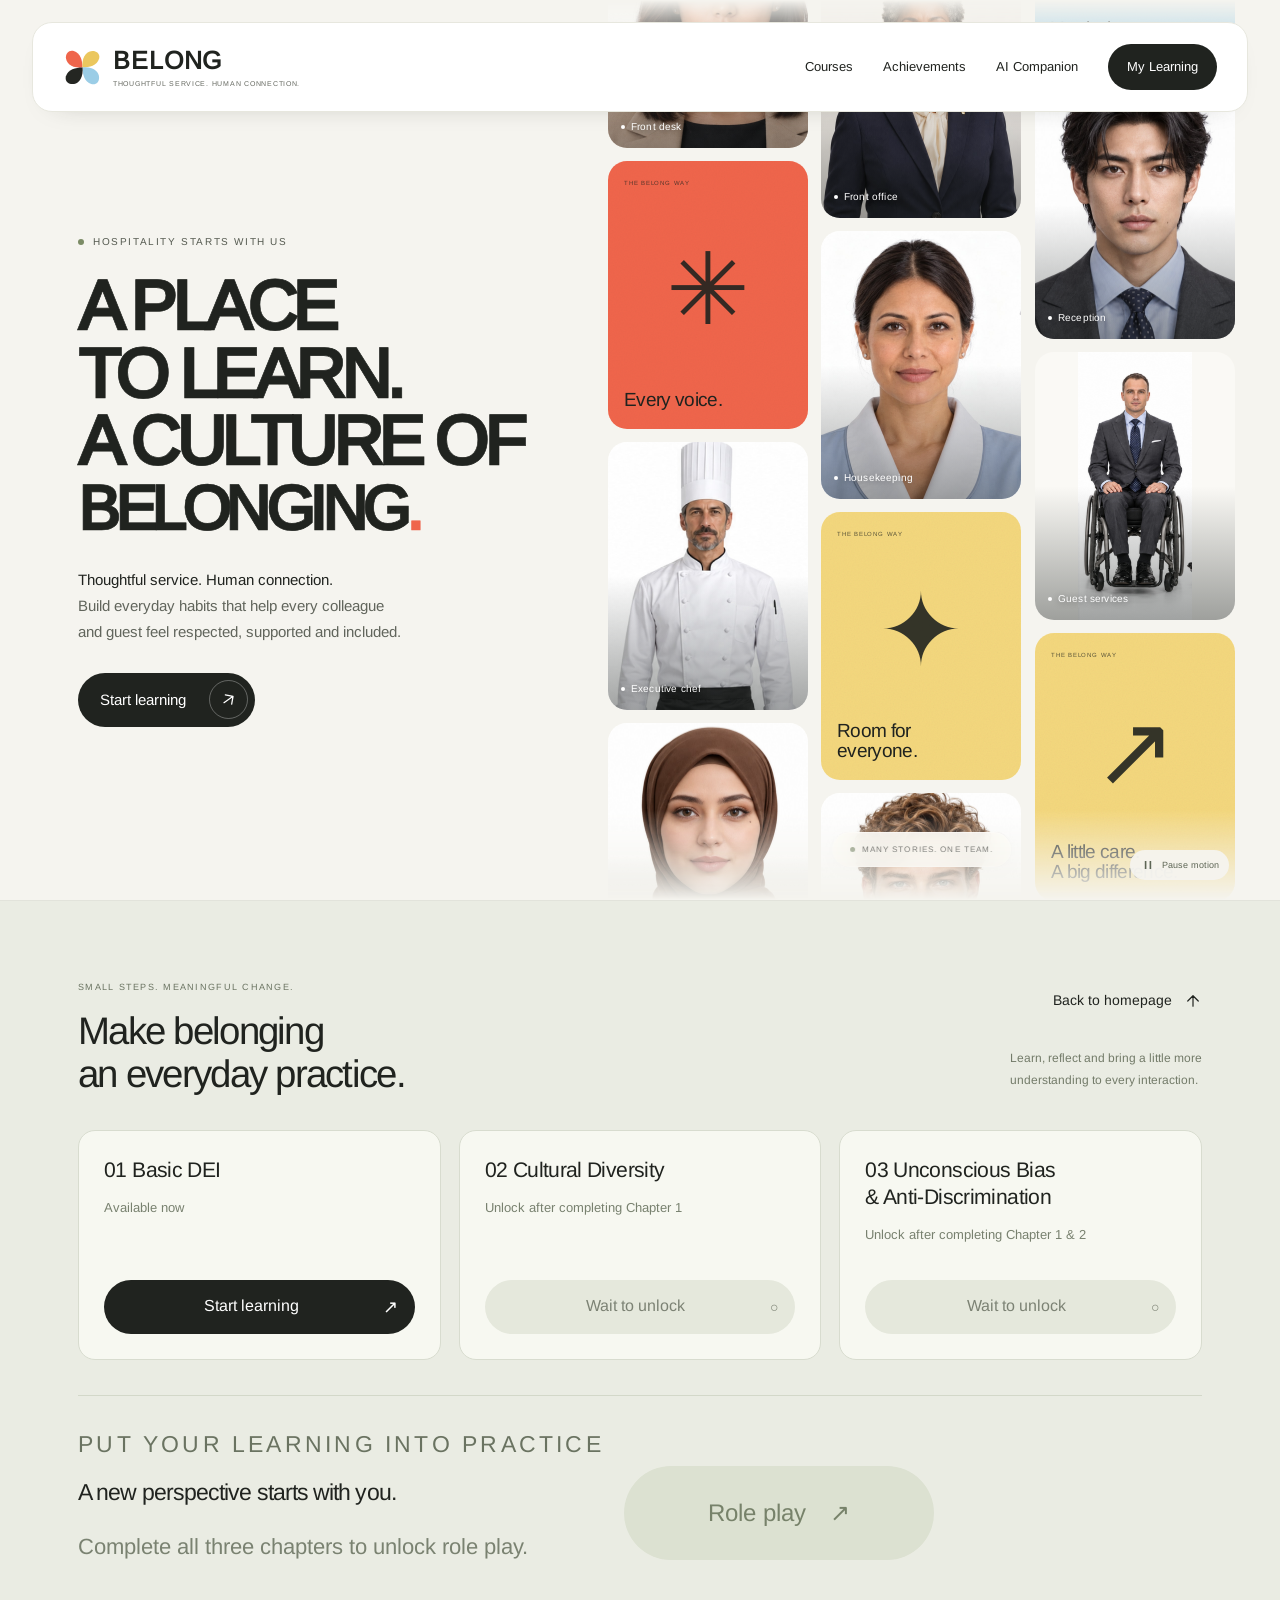
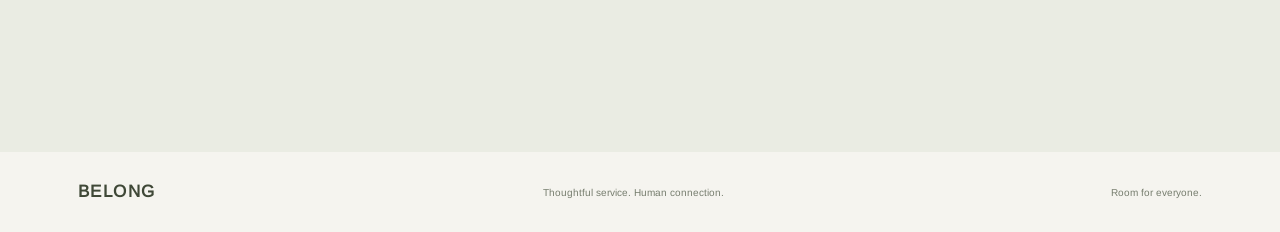
==== index.html @ 2ad8db24 "Add files via upload" ====
<!doctype html>
<html lang="en"><head><meta charset="utf-8"><meta name="viewport" content="width=device-width, initial-scale=1, viewport-fit=cover"><meta name="description" content="BELONG — Basic DEI learning. Thoughtful service. Human connection."><title>BELONG — Thoughtful service. Human connection.</title><link rel="stylesheet" href="styles.css"><link rel="stylesheet" href="learning.css?v=random-id-20261105"><link rel="stylesheet" href="chat-companion.css"><script src="config.js?v=reflections-20261104" defer></script><script src="learning-state.js?v=random-id-20261105" defer></script><script src="reflection-submissions.js?v=participant-code-20261105" defer></script><script src="app.js?v=random-id-20261105" defer></script><script src="ai-activity.js?v=20261105" defer></script><script src="chat-companion.js?v=activity-20261105" defer></script><link rel="stylesheet" href="belong-redesign.css"><script src="belong-redesign.js" defer></script><link rel="stylesheet" href="module-intros.css"></head><body><section class="n-13-2 node screen belong-home" data-node-id="13:2" id="screen-13:2" data-screen="13:2" data-title="D01 · Thoughtful service. Human connection.">
<nav class="n-13-3 node navigation home-navigation design-navigation" data-node-id="13:3" aria-label="Main navigation"><p class="n-I13-3-6-12 node" data-node-id="I13:3;6:12"><span class="brand-lockup"><svg class="belong-mark" viewBox="0 0 40 40" fill="none" aria-hidden="true"><path d="M20 20C-2 22 0 0 11 3c7 2 9 10 9 17Z" fill="#ef654b"/><path d="M20 20C18-2 40 0 37 11c-2 7-10 9-17 9Z" fill="#ebc75e"/><path d="M20 20c22-2 20 20 9 17-7-2-9-10-9-17Z" fill="#9bcde6"/><path d="M20 20c2 22-20 20-17 9 2-7 10-9 17-9Z" fill="#242622"/></svg><span class="brand-name">BELONG<small>THOUGHTFUL SERVICE. HUMAN CONNECTION.</small></span></span></p>
<p class="n-I13-3-6-13 node" data-node-id="I13:3;6:13">Courses</p>
<a class="n-I13-3-6-14 node" data-node-id="I13:3;6:14" href="#14:31" data-target="14:31" data-reset-scroll="true">Achievements</a>
<a class="n-I13-3-6-15 node" data-node-id="I13:3;6:15" href="#14:45" data-target="14:45" data-reset-scroll="true">AI Companion</a>
<a class="n-I13-3-6-16 node" data-node-id="I13:3;6:16" href="#14:59" data-target="14:59" data-reset-scroll="true">My Learning</a><button class="home-menu-toggle" type="button" aria-label="Open navigation" aria-expanded="false"><span></span><span></span></button></nav>
<main class="home-main">
<div class="home-hero">
<div class="home-copy n-13-13">
<p class="hero-eyebrow"><span></span> HOSPITALITY STARTS WITH US</p>
<h1 class="home-headline"><span>A place</span><span>to learn.</span><span>A culture of</span><span class="headline-last">belonging<span class="headline-period">.</span></span></h1>
<p class="hero-description">Thoughtful service. Human connection.<br>Build everyday habits that help every colleague<br class="desktop-break"> and guest feel respected, supported and included.</p>
<div class="hero-actions"><button class="hero-primary" type="button" data-scroll-courses>Start learning <span><svg viewBox="0 0 24 24" fill="none" aria-hidden="true"><path d="M5 12h14M12 5l7 7-7 7" stroke="currentColor" stroke-width="1.6" stroke-linecap="round" stroke-linejoin="round"/></svg></span></button></div>

</div>
<div class="people-wall" role="img" aria-label="A moving mosaic of diverse digital hotel colleagues across front desk, kitchen, housekeeping and guest services."><div class="people-mosaic" aria-hidden="true"><div class="people-column column-1"><div class="people-track"><div class="people-group"><figure class="people-tile portrait portrait-front-desk"><img src="assets/people/front-desk.jpg" alt="Digital hotel colleague in a beige front desk uniform" width="800" height="1200" decoding="async"><figcaption><span class="role-dot"></span>Front desk</figcaption></figure><div class="people-tile statement-tile tile-coral"><span class="tile-overline">THE BELONG WAY</span><span class="tile-symbol" aria-hidden="true">✳</span><span class="tile-word">Every voice.</span></div><figure class="people-tile portrait portrait-executive-chef"><img src="assets/people/executive-chef.jpg" alt="Mature digital hotel chef in a white toque and chef jacket" width="800" height="1200" decoding="async"><figcaption><span class="role-dot"></span>Executive chef</figcaption></figure><figure class="people-tile portrait portrait-guest-relations"><img src="assets/people/guest-relations.jpg" alt="Digital hotel colleague wearing a brown hijab and tailored uniform" width="800" height="1200" decoding="async"><figcaption><span class="role-dot"></span>Guest relations</figcaption></figure><div class="people-tile statement-tile tile-blue"><span class="tile-overline">THE BELONG WAY</span><span class="tile-symbol" aria-hidden="true">↗</span><span class="tile-word">More alike.<br>More together.</span></div></div><div class="people-group" aria-hidden="true"><figure class="people-tile portrait portrait-front-desk"><img src="assets/people/front-desk.jpg" alt="Digital hotel colleague in a beige front desk uniform" width="800" height="1200" decoding="async"><figcaption><span class="role-dot"></span>Front desk</figcaption></figure><div class="people-tile statement-tile tile-coral"><span class="tile-overline">THE BELONG WAY</span><span class="tile-symbol" aria-hidden="true">✳</span><span class="tile-word">Every voice.</span></div><figure class="people-tile portrait portrait-executive-chef"><img src="assets/people/executive-chef.jpg" alt="Mature digital hotel chef in a white toque and chef jacket" width="800" height="1200" decoding="async"><figcaption><span class="role-dot"></span>Executive chef</figcaption></figure><figure class="people-tile portrait portrait-guest-relations"><img src="assets/people/guest-relations.jpg" alt="Digital hotel colleague wearing a brown hijab and tailored uniform" width="800" height="1200" decoding="async"><figcaption><span class="role-dot"></span>Guest relations</figcaption></figure><div class="people-tile statement-tile tile-blue"><span class="tile-overline">THE BELONG WAY</span><span class="tile-symbol" aria-hidden="true">↗</span><span class="tile-word">More alike.<br>More together.</span></div></div></div></div><div class="people-column column-2"><div class="people-track"><div class="people-group"><figure class="people-tile portrait portrait-front-office"><img src="assets/people/front-office.jpg" alt="Mature Black digital hotel manager in a navy front office uniform" width="800" height="1200" decoding="async"><figcaption><span class="role-dot"></span>Front office</figcaption></figure><figure class="people-tile portrait portrait-housekeeping"><img src="assets/people/housekeeping.jpg" alt="Mature digital hotel colleague in a blue housekeeping uniform" width="800" height="1200" decoding="async"><figcaption><span class="role-dot"></span>Housekeeping</figcaption></figure><div class="people-tile statement-tile tile-yellow"><span class="tile-overline">THE BELONG WAY</span><span class="tile-symbol" aria-hidden="true">✦</span><span class="tile-word">Room for<br>everyone.</span></div><figure class="people-tile portrait portrait-concierge"><img src="assets/people/concierge.jpg" alt="Young digital hotel colleague with curly hair in a tailored suit" width="800" height="1200" decoding="async"><figcaption><span class="role-dot"></span>Concierge</figcaption></figure><div class="people-tile statement-tile tile-dark"><span class="tile-overline">THE BELONG WAY</span><span class="tile-symbol" aria-hidden="true">◎</span><span class="tile-word">One team.<br>Many stories.</span></div></div><div class="people-group" aria-hidden="true"><figure class="people-tile portrait portrait-front-office"><img src="assets/people/front-office.jpg" alt="Mature Black digital hotel manager in a navy front office uniform" width="800" height="1200" decoding="async"><figcaption><span class="role-dot"></span>Front office</figcaption></figure><figure class="people-tile portrait portrait-housekeeping"><img src="assets/people/housekeeping.jpg" alt="Mature digital hotel colleague in a blue housekeeping uniform" width="800" height="1200" decoding="async"><figcaption><span class="role-dot"></span>Housekeeping</figcaption></figure><div class="people-tile statement-tile tile-yellow"><span class="tile-overline">THE BELONG WAY</span><span class="tile-symbol" aria-hidden="true">✦</span><span class="tile-word">Room for<br>everyone.</span></div><figure class="people-tile portrait portrait-concierge"><img src="assets/people/concierge.jpg" alt="Young digital hotel colleague with curly hair in a tailored suit" width="800" height="1200" decoding="async"><figcaption><span class="role-dot"></span>Concierge</figcaption></figure><div class="people-tile statement-tile tile-dark"><span class="tile-overline">THE BELONG WAY</span><span class="tile-symbol" aria-hidden="true">◎</span><span class="tile-word">One team.<br>Many stories.</span></div></div></div></div><div class="people-column column-3"><div class="people-track"><div class="people-group"><div class="people-tile statement-tile tile-blue"><span class="tile-overline">THE BELONG WAY</span><span class="tile-symbol" aria-hidden="true">✳</span><span class="tile-word">You belong.</span></div><figure class="people-tile portrait portrait-reception"><img src="assets/people/reception.jpg" alt="Digital hotel colleague with dark hair in a gray reception uniform" width="800" height="1200" decoding="async"><figcaption><span class="role-dot"></span>Reception</figcaption></figure><figure class="people-tile portrait portrait-guest-services"><img src="assets/people/guest-services.jpg" alt="Digital hotel colleague in a gray suit using a wheelchair" width="800" height="1200" decoding="async"><figcaption><span class="role-dot"></span>Guest services</figcaption></figure><div class="people-tile statement-tile tile-yellow"><span class="tile-overline">THE BELONG WAY</span><span class="tile-symbol" aria-hidden="true">↗</span><span class="tile-word">A little care.<br>A big difference.</span></div><figure class="people-tile portrait portrait-hospitality"><img src="assets/people/hospitality.jpg" alt="Digital hotel colleague wearing a beige hospitality uniform" width="800" height="1200" decoding="async"><figcaption><span class="role-dot"></span>Hospitality</figcaption></figure></div><div class="people-group" aria-hidden="true"><div class="people-tile statement-tile tile-blue"><span class="tile-overline">THE BELONG WAY</span><span class="tile-symbol" aria-hidden="true">✳</span><span class="tile-word">You belong.</span></div><figure class="people-tile portrait portrait-reception"><img src="assets/people/reception.jpg" alt="Digital hotel colleague with dark hair in a gray reception uniform" width="800" height="1200" decoding="async"><figcaption><span class="role-dot"></span>Reception</figcaption></figure><figure class="people-tile portrait portrait-guest-services"><img src="assets/people/guest-services.jpg" alt="Digital hotel colleague in a gray suit using a wheelchair" width="800" height="1200" decoding="async"><figcaption><span class="role-dot"></span>Guest services</figcaption></figure><div class="people-tile statement-tile tile-yellow"><span class="tile-overline">THE BELONG WAY</span><span class="tile-symbol" aria-hidden="true">↗</span><span class="tile-word">A little care.<br>A big difference.</span></div><figure class="people-tile portrait portrait-hospitality"><img src="assets/people/hospitality.jpg" alt="Digital hotel colleague wearing a beige hospitality uniform" width="800" height="1200" decoding="async"><figcaption><span class="role-dot"></span>Hospitality</figcaption></figure></div></div></div></div><div class="wall-caption"><span class="live-dot"></span> MANY STORIES. ONE TEAM.</div></div>
<button type="button" class="motion-toggle" aria-pressed="false" aria-label="Pause portrait animation"><svg viewBox="0 0 20 20" aria-hidden="true"><path d="M7 5v10M13 5v10" stroke="currentColor" stroke-width="2"/></svg><span>Pause motion</span></button>

</div>
<section class="home-curriculum" id="courses" aria-labelledby="curriculum-title"><div class="curriculum-heading"><div><p class="section-eyebrow">SMALL STEPS. MEANINGFUL CHANGE.</p><h2 id="curriculum-title">Make belonging<br>an everyday practice.</h2></div><div class="curriculum-summary"><button class="curriculum-back" type="button" data-scroll-home>Back to homepage <svg viewBox="0 0 24 24" fill="none" aria-hidden="true"><path d="M12 19V5M5 12l7-7 7 7" stroke="currentColor" stroke-width="1.6" stroke-linecap="round" stroke-linejoin="round"/></svg></button><p>Learn, reflect and bring a little more<br>understanding to every interaction.</p></div></div><div class="n-13-19 node courses" data-node-id="13:19"><article class="n-13-20 node course-card" data-node-id="13:20"><h2 class="n-13-21 node" data-node-id="13:21">01  Basic DEI</h2>
<p class="n-13-22 node" data-node-id="13:22">Available now</p>
<button class="n-13-23 node action" data-node-id="13:23" type="button" data-target="13:35" data-reset-scroll="true"><p class="n-I13-23-6-5 node" data-node-id="I13:23;6:5">Start learning</p></button></article>
<article class="n-13-25 node course-card" data-node-id="13:25"><h2 class="n-13-26 node" data-node-id="13:26">02  Cultural Diversity</h2>
<p class="n-13-27 node" data-node-id="13:27">Unlock after completing Chapter 1</p>
<button class="n-13-28 node action" data-node-id="13:28" type="button" data-target="chapter-2" disabled aria-disabled="true" data-reset-scroll="true"><p class="n-I13-28-6-5 node" data-node-id="I13:28;6:5">Wait to unlock</p></button></article>
<article class="n-13-30 node course-card" data-node-id="13:30"><h2 class="n-13-31 node" data-node-id="13:31">03  Unconscious Bias &amp; Anti-Discrimination</h2>
<p class="n-13-32 node" data-node-id="13:32">Unlock after completing Chapter 1 &amp; 2</p>
<button class="n-13-33 node action" data-node-id="13:33" type="button" data-target="chapter-3" disabled aria-disabled="true" data-reset-scroll="true"><p class="n-I13-33-6-5 node" data-node-id="I13:33;6:5">Wait to unlock</p></button></article></div><div class="roleplay-strip"><div class="roleplay-copy"><span class="section-eyebrow">PUT YOUR LEARNING INTO PRACTICE</span><div class="roleplay-heading"><h3>A new perspective starts with you.</h3><button class="home-role-gateway" type="button" data-target="16:509" disabled aria-disabled="true" aria-label="Role play is available after all three chapters"><span class="role-default">Role play <span aria-hidden="true">↗</span></span><span class="role-gateway-label" hidden>Start role play ↗</span></button></div><p>Complete all three chapters to unlock role play.</p></div></div></section>
</main><footer class="home-footer"><span>BELONG</span><p>Thoughtful service. Human connection.</p><span>Room for everyone.</span></footer>
</section>
<section class="screen module-screen module-basic" id="screen-13:35" data-screen="13:35" data-chapter="0" data-view="intro" data-title="Module 01 · Basic DEI" hidden>
<nav class="navigation module-navigation design-navigation" aria-label="Main navigation"><a class="module-brand" href="#13:2" data-nav="13:2" data-target="13:2" aria-label="BELONG home"><span class="brand-lockup"><svg class="belong-mark" viewBox="0 0 40 40" fill="none" aria-hidden="true"><path d="M20 20C-2 22 0 0 11 3c7 2 9 10 9 17Z" fill="#ef654b"/><path d="M20 20C18-2 40 0 37 11c-2 7-10 9-17 9Z" fill="#ebc75e"/><path d="M20 20c22-2 20 20 9 17-7-2-9-10-9-17Z" fill="#9bcde6"/><path d="M20 20c2 22-20 20-17 9 2-7 10-9 17-9Z" fill="#242622"/></svg><span class="brand-name">BELONG<small>THOUGHTFUL SERVICE. HUMAN CONNECTION.</small></span></span></a><a href="#13:2" data-target="13:2" aria-current="page">Courses</a><a href="#14:31" data-target="14:31">Achievements</a><a href="#14:45" data-target="14:45">AI Companion</a><a href="#14:59" data-target="14:59">My Learning</a><button class="home-menu-toggle" type="button" aria-label="Open navigation" aria-expanded="false"><span></span><span></span></button></nav>
<main class="module-main"><div class="module-layout"><div class="module-copy">
<p class="module-eyebrow"><span aria-hidden="true"></span>Courses / Module 01</p>
<h1 class="module-title"><span>Basic</span><span>DEI<span class="module-period">.</span></span></h1>
<h2 class="module-tagline">Small actions. A more inclusive team.</h2>
<p class="module-description">Understand diversity, equity and inclusion — and what they mean in everyday hospitality.</p>
<ul class="module-outcomes" aria-label="What you will learn"><li><svg viewBox="0 0 32 32" fill="none" stroke="currentColor" stroke-width="1.4" stroke-linecap="round" stroke-linejoin="round" aria-hidden="true"><circle cx="8" cy="8" r="4"/><circle cx="22" cy="8" r="4"/><path d="M1 28v-6c0-7 14-7 14 0v6M17 28v-6c0-6 14-6 14 0v6"/></svg><span>Recognise what makes each of us different</span></li><li><svg viewBox="0 0 32 32" fill="none" stroke="currentColor" stroke-width="1.4" stroke-linecap="round" stroke-linejoin="round" aria-hidden="true"><path d="M16 2v28M9 30h14M3 9h26M6 9l-5 12h10L6 9ZM26 9l-5 12h10L26 9Z"/></svg><span>Understand fairness and equal opportunity</span></li><li><svg viewBox="0 0 32 32" fill="none" stroke="currentColor" stroke-width="1.4" stroke-linecap="round" stroke-linejoin="round" aria-hidden="true"><path d="m16 29-12-12C-4 7 9-1 16 8 23-1 36 7 28 17Z"/></svg><span>Make inclusion an everyday habit</span></li></ul>
<div class="module-actions"><button class="module-start action" type="button" data-target="14:73" data-reset-scroll="true"><p>Start learning</p><span class="module-action-icon"><svg viewBox="0 0 24 24" fill="none" aria-hidden="true"><path d="M6 18 18 6M6 6h12v12" stroke="currentColor" stroke-width="1.6" stroke-linecap="round" stroke-linejoin="round"/></svg></span></button><a class="module-back" href="#13:2" data-target="13:2" data-reset-scroll="true">Back to courses</a></div>
</div><figure class="module-art module-art--basic"><img src="assets/modules/basic-dei.webp" alt="Torn-paper portrait collage of four hotel colleagues, including front desk, management, kitchen and housekeeping roles" width="787" height="771" decoding="async"></figure></div>
<footer class="module-footer"><span class="module-footer-rule" aria-hidden="true"></span><span>01 / 03</span><span>Basic DEI</span></footer></main>
</section>
<section class="n-14-17 node screen" data-node-id="14:17" id="screen-14:17" data-screen="14:17" data-title="D03 · More learning is on its way." hidden><nav class="n-14-18 node navigation" data-node-id="14:18" aria-label="Main navigation"><a class="n-I14-18-6-12 node" data-node-id="I14:18;6:12" href="#13:2" data-target="13:2" data-reset-scroll="true">B E L O N G</a>
<a class="n-I14-18-6-13 node" data-node-id="I14:18;6:13" href="#13:2" data-target="13:2" data-reset-scroll="true">Courses</a>
<a class="n-I14-18-6-14 node" data-node-id="I14:18;6:14" href="#14:31" data-target="14:31" data-reset-scroll="true">Achievements</a>
<a class="n-I14-18-6-15 node" data-node-id="I14:18;6:15" href="#14:45" data-target="14:45" data-reset-scroll="true">AI Companion</a>
<a class="n-I14-18-6-16 node" data-node-id="I14:18;6:16" href="#14:59" data-target="14:59" data-reset-scroll="true">My Learning</a></nav>
<main class="n-14-24 node content" data-node-id="14:24"><p class="n-14-25 node" data-node-id="14:25">B E L O N G   /   BASIC DEI</p>
<h1 class="n-14-26 node" data-node-id="14:26">More learning is on its way.</h1>
<h2 class="n-14-27 node" data-node-id="14:27">Complete earlier chapters to unlock the next video.</h2>
<button class="n-14-28 node action" data-node-id="14:28" type="button" data-target="13:2" data-reset-scroll="true"><p class="n-I14-28-6-3 node" data-node-id="I14:28;6:3">Back to courses</p></button>
</main></section>
<section class="n-14-31 node screen" data-node-id="14:31" id="screen-14:31" data-screen="14:31" data-title="D04 · Your achievements" hidden><nav class="n-14-32 node navigation" data-node-id="14:32" aria-label="Main navigation"><a class="n-I14-32-6-12 node" data-node-id="I14:32;6:12" href="#13:2" data-target="13:2" data-reset-scroll="true">B E L O N G</a>
<a class="n-I14-32-6-13 node" data-node-id="I14:32;6:13" href="#13:2" data-target="13:2" data-reset-scroll="true">Courses</a>
<p class="n-I14-32-6-14 node" data-node-id="I14:32;6:14">Achievements</p>
<a class="n-I14-32-6-15 node" data-node-id="I14:32;6:15" href="#14:45" data-target="14:45" data-reset-scroll="true">AI Companion</a>
<a class="n-I14-32-6-16 node" data-node-id="I14:32;6:16" href="#14:59" data-target="14:59" data-reset-scroll="true">My Learning</a></nav>
<main class="n-14-38 node content" data-node-id="14:38"><p class="n-14-39 node" data-node-id="14:39">B E L O N G   /   BASIC DEI</p>
<h1 class="n-14-40 node" data-node-id="14:40">Your achievements</h1>
<h2 class="n-14-41 node" data-node-id="14:41">Your learning story starts here. Complete your first course to receive a completion reward. No scores or streaks have been recorded yet.</h2>

</main></section>
<section class="n-14-45 node screen" data-node-id="14:45" id="screen-14:45" data-screen="14:45" data-title="D05 · Your AI Companion" hidden><nav class="n-14-46 node navigation" data-node-id="14:46" aria-label="Main navigation"><a class="n-I14-46-6-12 node" data-node-id="I14:46;6:12" href="#13:2" data-target="13:2" data-reset-scroll="true">B E L O N G</a>
<a class="n-I14-46-6-13 node" data-node-id="I14:46;6:13" href="#13:2" data-target="13:2" data-reset-scroll="true">Courses</a>
<a class="n-I14-46-6-14 node" data-node-id="I14:46;6:14" href="#14:31" data-target="14:31" data-reset-scroll="true">Achievements</a>
<p class="n-I14-46-6-15 node" data-node-id="I14:46;6:15">AI Companion</p>
<a class="n-I14-46-6-16 node" data-node-id="I14:46;6:16" href="#14:59" data-target="14:59" data-reset-scroll="true">My Learning</a></nav><main class="n-14-52 node content chat-page" data-node-id="14:52"><header class="companion-topbar"><div><p class="companion-eyebrow">B E L O N G / AI COMPANION</p><h1>Your AI Companion</h1></div><span class="companion-model">deepseek-v4.1-flash</span></header>
<div class="companion-app" data-chat-app><aside class="chat-sidebar" aria-label="Chat history"><button type="button" class="chat-new" data-chat-new><span aria-hidden="true">＋</span> New chat</button><p class="chat-history-title">Recent chats</p><nav class="chat-history" aria-label="Recent chats" data-chat-history></nav></aside><section class="chat-workspace" aria-label="Conversation"><div class="chat-messages" role="log" aria-label="Messages" aria-live="off" data-chat-messages></div><div class="chat-bottom"><p class="chat-status" role="status" aria-live="polite" data-chat-status></p><form class="chat-composer" data-chat-form><label class="chat-sr-only" for="companion-message">Message AI Companion</label><textarea id="companion-message" name="message" rows="1" placeholder="Message AI Companion…" maxlength="12000" data-chat-input></textarea><button type="submit" class="chat-send" aria-label="Send message" data-chat-send disabled><svg viewBox="0 0 24 24" fill="none" aria-hidden="true"><path d="M12 19V5M5.5 11.5 12 5l6.5 6.5" stroke="currentColor" stroke-width="2" stroke-linecap="round" stroke-linejoin="round"/></svg></button><button type="button" class="chat-send chat-stop" aria-label="Stop generating" data-chat-stop hidden><svg viewBox="0 0 24 24" fill="currentColor" aria-hidden="true"><rect x="6" y="6" width="12" height="12" rx="2"/></svg></button></form><p class="chat-disclaimer">AI can make mistakes. Check important information. Your chat messages and interaction times are recorded for this study. A participant code you enter in Role play will be linked to these records.</p></div></section></div></main></section>
<section class="n-14-59 node screen" data-node-id="14:59" id="screen-14:59" data-screen="14:59" data-title="D06 · My learning" hidden><nav class="n-14-60 node navigation" data-node-id="14:60" aria-label="Main navigation"><a class="n-I14-60-6-12 node" data-node-id="I14:60;6:12" href="#13:2" data-target="13:2" data-reset-scroll="true">B E L O N G</a>
<a class="n-I14-60-6-13 node" data-node-id="I14:60;6:13" href="#13:2" data-target="13:2" data-reset-scroll="true">Courses</a>
<a class="n-I14-60-6-14 node" data-node-id="I14:60;6:14" href="#14:31" data-target="14:31" data-reset-scroll="true">Achievements</a>
<a class="n-I14-60-6-15 node" data-node-id="I14:60;6:15" href="#14:45" data-target="14:45" data-reset-scroll="true">AI Companion</a>
<p class="n-I14-60-6-16 node" data-node-id="I14:60;6:16">My Learning</p></nav>
<main class="n-14-66 node content" data-node-id="14:66"><p class="n-14-67 node" data-node-id="14:67">B E L O N G   /   BASIC DEI</p>
<h1 class="n-14-68 node" data-node-id="14:68">My learning</h1>
<h2 class="n-14-69 node" data-node-id="14:69">Chapter 1: Basic DEI → Chapter 2: Cultural Diversity → Chapter 3: Unconscious Bias &amp; Anti-Discrimination
Role play → Coach feedback
Resume your saved stage. Your video progress is retained.</h2>
<button class="n-14-70 node action" data-node-id="14:70" type="button" data-target="14:73" data-reset-scroll="true"><p class="n-I14-70-6-3 node" data-node-id="I14:70;6:3">Resume video</p></button>
</main></section>
<section class="n-14-73 node screen" data-node-id="14:73" id="screen-14:73" data-screen="14:73" data-chapter="0" data-view="start" data-title="D07 · Watch. Reflect. Include." hidden><nav class="n-14-74 node navigation" data-node-id="14:74" aria-label="Main navigation"><a class="n-I14-74-6-12 node" data-node-id="I14:74;6:12" href="#14:144" data-target="14:144" data-reset-scroll="true">B E L O N G</a>
<a class="n-I14-74-6-13 node" data-node-id="I14:74;6:13" href="#14:144" data-target="14:144" data-reset-scroll="true">Courses</a>
<a class="n-I14-74-6-14 node" data-node-id="I14:74;6:14" href="#14:144" data-target="14:144" data-reset-scroll="true">Achievements</a>
<a class="n-I14-74-6-15 node" data-node-id="I14:74;6:15" href="#14:144" data-target="14:144" data-reset-scroll="true">AI Companion</a>
<a class="n-I14-74-6-16 node" data-node-id="I14:74;6:16" href="#14:144" data-target="14:144" data-reset-scroll="true">My Learning</a></nav>
<main class="n-14-80 node content" data-node-id="14:80"><p class="n-14-81 node" data-node-id="14:81">B E L O N G   /   BASIC DEI</p>
<h1 class="n-14-82 node" data-node-id="14:82">Watch. Reflect. Include.</h1>
<h2 class="n-14-83 node" data-node-id="14:83">Basic DEI · Learning video
00:00 / Loading…
First viewing: pause and revisit watched sections. Unwatched sections cannot be skipped.</h2>
<div class="n-14-84 node" data-node-id="14:84"><h2 class="n-14-85 node" data-node-id="14:85">BASIC DEI
Diversity · Equity · Inclusion</h2>
</div>
<button class="n-14-87 node action" data-node-id="14:87" type="button" data-target="14:90" data-reset-scroll="true"><p class="n-I14-87-6-3 node" data-node-id="I14:87;6:3">Play video</p></button>
</main></section>
<section class="n-14-90 node screen" data-node-id="14:90" id="screen-14:90" data-screen="14:90" data-chapter="0" data-view="playing" data-title="D08 · Learning video in progress" hidden><nav class="n-14-91 node navigation" data-node-id="14:91" aria-label="Main navigation"><a class="n-I14-91-6-12 node" data-node-id="I14:91;6:12" href="#14:144" data-target="14:144" data-reset-scroll="true">B E L O N G</a>
<a class="n-I14-91-6-13 node" data-node-id="I14:91;6:13" href="#14:144" data-target="14:144" data-reset-scroll="true">Courses</a>
<a class="n-I14-91-6-14 node" data-node-id="I14:91;6:14" href="#14:144" data-target="14:144" data-reset-scroll="true">Achievements</a>
<a class="n-I14-91-6-15 node" data-node-id="I14:91;6:15" href="#14:144" data-target="14:144" data-reset-scroll="true">AI Companion</a>
<a class="n-I14-91-6-16 node" data-node-id="I14:91;6:16" href="#14:144" data-target="14:144" data-reset-scroll="true">My Learning</a></nav>
<main class="n-14-97 node content" data-node-id="14:97"><p class="n-14-98 node" data-node-id="14:98">B E L O N G   /   BASIC DEI</p>
<h1 class="n-14-99 node" data-node-id="14:99">Learning video in progress</h1>
<h2 class="n-14-100 node" data-node-id="14:100">00:00 / Loading…
Video pauses when you leave this page. Your watched progress is retained.</h2>
<div class="n-14-101 node" data-node-id="14:101"><h2 class="n-14-102 node" data-node-id="14:102">BASIC DEI
Diversity · Equity · Inclusion</h2>
</div>



<button class="n-14-87 node action" type="button" data-target="14:90"><p class="n-I14-87-6-3 node">Play video</p></button>
</main></section>
<section class="n-14-111 node screen" data-node-id="14:111" id="screen-14:111" data-screen="14:111" data-chapter="0" data-view="done" data-title="D09 · Ready to put it into practice?" hidden><nav class="n-14-112 node navigation" data-node-id="14:112" aria-label="Main navigation"><a class="n-I14-112-6-12 node" data-node-id="I14:112;6:12" href="#14:144" data-target="14:144" data-reset-scroll="true">B E L O N G</a>
<a class="n-I14-112-6-13 node" data-node-id="I14:112;6:13" href="#14:144" data-target="14:144" data-reset-scroll="true">Courses</a>
<a class="n-I14-112-6-14 node" data-node-id="I14:112;6:14" href="#14:144" data-target="14:144" data-reset-scroll="true">Achievements</a>
<a class="n-I14-112-6-15 node" data-node-id="I14:112;6:15" href="#14:144" data-target="14:144" data-reset-scroll="true">AI Companion</a>
<a class="n-I14-112-6-16 node" data-node-id="I14:112;6:16" href="#14:144" data-target="14:144" data-reset-scroll="true">My Learning</a></nav>
<main class="n-14-118 node content" data-node-id="14:118"><p class="n-14-119 node" data-node-id="14:119">B E L O N G   /   BASIC DEI</p>
<h1 class="n-14-120 node" data-node-id="14:120">Ready to put it into practice?</h1>
<h2 class="n-14-121 node" data-node-id="14:121">Video completed. You can now move to Chapter 2.</h2>
<div class="n-14-122 node" data-node-id="14:122"><h2 class="n-14-123 node" data-node-id="14:123">BASIC DEI
Diversity · Equity · Inclusion</h2>
</div>
<button class="n-14-125 node action" data-node-id="14:125" type="button" data-target="13:2" data-next-chapter="true" data-reset-scroll="true"><p class="n-I14-125-6-3 node" data-node-id="I14:125;6:3">Move to Chapter 2</p></button>

</main></section>
<section class="n-14-130 node screen" data-node-id="14:130" id="screen-14:130" data-screen="14:130" data-chapter="0" data-view="error" data-title="D10 · Your video could not load" hidden><nav class="n-14-131 node navigation" data-node-id="14:131" aria-label="Main navigation"><a class="n-I14-131-6-12 node" data-node-id="I14:131;6:12" href="#14:144" data-target="14:144" data-reset-scroll="true">B E L O N G</a>
<a class="n-I14-131-6-13 node" data-node-id="I14:131;6:13" href="#14:144" data-target="14:144" data-reset-scroll="true">Courses</a>
<a class="n-I14-131-6-14 node" data-node-id="I14:131;6:14" href="#14:144" data-target="14:144" data-reset-scroll="true">Achievements</a>
<a class="n-I14-131-6-15 node" data-node-id="I14:131;6:15" href="#14:144" data-target="14:144" data-reset-scroll="true">AI Companion</a>
<a class="n-I14-131-6-16 node" data-node-id="I14:131;6:16" href="#14:144" data-target="14:144" data-reset-scroll="true">My Learning</a></nav>
<main class="n-14-137 node content" data-node-id="14:137"><p class="n-14-138 node" data-node-id="14:138">B E L O N G   /   BASIC DEI</p>
<h1 class="n-14-139 node" data-node-id="14:139">Your video could not load</h1>
<h2 class="n-14-140 node" data-node-id="14:140">Your watched progress is safe. Reload the video to continue. A technical problem is not a failed learning attempt.</h2>
<button class="n-14-141 node action" data-node-id="14:141" type="button" data-target="14:90" data-reset-scroll="true"><p class="n-I14-141-6-3 node" data-node-id="I14:141;6:3">Reload video</p></button>
</main></section>
<section class="n-14-144 node screen" data-node-id="14:144" id="screen-14:144" data-screen="14:144" data-title="D11 · Save and leave?" hidden><nav class="n-14-145 node navigation" data-node-id="14:145" aria-label="Main navigation"><a class="n-I14-145-6-12 node" data-node-id="I14:145;6:12" href="#13:2" data-target="13:2" data-reset-scroll="true">B E L O N G</a>
<a class="n-I14-145-6-13 node" data-node-id="I14:145;6:13" href="#13:2" data-target="13:2" data-reset-scroll="true">Courses</a>
<a class="n-I14-145-6-14 node" data-node-id="I14:145;6:14" href="#14:31" data-target="14:31" data-reset-scroll="true">Achievements</a>
<a class="n-I14-145-6-15 node" data-node-id="I14:145;6:15" href="#14:45" data-target="14:45" data-reset-scroll="true">AI Companion</a>
<a class="n-I14-145-6-16 node" data-node-id="I14:145;6:16" href="#14:59" data-target="14:59" data-reset-scroll="true">My Learning</a></nav>
<main class="n-14-151 node content" data-node-id="14:151"><p class="n-14-152 node" data-node-id="14:152">B E L O N G   /   BASIC DEI</p>
<h1 class="n-14-153 node" data-node-id="14:153">Save and leave?</h1>
<h2 class="n-14-154 node" data-node-id="14:154">Your video progress and current draft will be retained. Return to resume this stage.</h2>
<button class="n-14-155 node action" data-node-id="14:155" type="button" data-target="14:59" data-reset-scroll="true"><p class="n-I14-155-6-3 node" data-node-id="I14:155;6:3">Save and leave</p></button>
<button class="n-14-157 node action" data-node-id="14:157" type="button" data-target="14:73" data-reset-scroll="true"><p class="n-I14-157-6-5 node" data-node-id="I14:157;6:5">Keep learning</p></button>
</main></section>
<section class="n-14-160 node screen" data-node-id="14:160" id="screen-14:160" data-screen="14:160" data-title="D12 · We could not save your progress" hidden><nav class="n-14-161 node navigation" data-node-id="14:161" aria-label="Main navigation"><a class="n-I14-161-6-12 node" data-node-id="I14:161;6:12" href="#14:144" data-target="14:144" data-reset-scroll="true">B E L O N G</a>
<a class="n-I14-161-6-13 node" data-node-id="I14:161;6:13" href="#14:144" data-target="14:144" data-reset-scroll="true">Courses</a>
<a class="n-I14-161-6-14 node" data-node-id="I14:161;6:14" href="#14:144" data-target="14:144" data-reset-scroll="true">Achievements</a>
<a class="n-I14-161-6-15 node" data-node-id="I14:161;6:15" href="#14:144" data-target="14:144" data-reset-scroll="true">AI Companion</a>
<a class="n-I14-161-6-16 node" data-node-id="I14:161;6:16" href="#14:144" data-target="14:144" data-reset-scroll="true">My Learning</a></nav>
<main class="n-14-167 node content" data-node-id="14:167"><p class="n-14-168 node" data-node-id="14:168">B E L O N G   /   BASIC DEI</p>
<h1 class="n-14-169 node" data-node-id="14:169">We could not save your progress</h1>
<h2 class="n-14-170 node" data-node-id="14:170">Your progress is still here. Please retry. You will only proceed once it has been saved.</h2>
<button class="n-14-171 node action" data-node-id="14:171" type="button" data-target="14:73" data-reset-scroll="true"><p class="n-I14-171-6-3 node" data-node-id="I14:171;6:3">Retry saving</p></button>
</main></section>
<section class="n-16-509 node screen" data-node-id="16:509" id="screen-16:509" data-screen="16:509" data-chapter="3" data-view="intro" data-title="Role play · Role play" hidden><nav class="n-16-510 node navigation" data-node-id="16:510" aria-label="Main navigation"><a class="n-I16-510-6-12 node" data-node-id="I16:510;6:12" href="#14:144" data-target="14:144" data-reset-scroll="true">B E L O N G</a>
<a class="n-I16-510-6-13 node" data-node-id="I16:510;6:13" href="#14:144" data-target="14:144" data-reset-scroll="true">Courses</a>
<a class="n-I16-510-6-14 node" data-node-id="I16:510;6:14" href="#14:144" data-target="14:144" data-reset-scroll="true">Achievements</a>
<a class="n-I16-510-6-15 node" data-node-id="I16:510;6:15" href="#14:144" data-target="14:144" data-reset-scroll="true">AI Companion</a>
<a class="n-I16-510-6-16 node" data-node-id="I16:510;6:16" href="#14:144" data-target="14:144" data-reset-scroll="true">My Learning</a></nav>
<main class="n-16-516 node content" data-node-id="16:516"><p class="n-16-517 node" data-node-id="16:517">B E L O N G   /   ROLE PLAY</p>
<h1 class="n-16-518 node" data-node-id="16:518">Role play</h1>
<h2 class="n-16-519 node" data-node-id="16:519">Watch a video and then write down your thoughts</h2>
<button class="n-16-521 node action" data-node-id="16:521" type="button" data-target="role-video" data-reset-scroll="true"><p class="n-I16-521-6-3 node" data-node-id="I16:521;6:3">Start practice</p></button>
</main></section>
<section class="screen module-screen module-culture" id="screen-chapter-2" data-screen="chapter-2" data-chapter="1" data-view="intro" data-title="Module 02 · Cultural Diversity" hidden>
<nav class="navigation module-navigation design-navigation" aria-label="Main navigation"><a class="module-brand" href="#13:2" data-nav="13:2" data-target="13:2" aria-label="BELONG home"><span class="brand-lockup"><svg class="belong-mark" viewBox="0 0 40 40" fill="none" aria-hidden="true"><path d="M20 20C-2 22 0 0 11 3c7 2 9 10 9 17Z" fill="#ef654b"/><path d="M20 20C18-2 40 0 37 11c-2 7-10 9-17 9Z" fill="#ebc75e"/><path d="M20 20c22-2 20 20 9 17-7-2-9-10-9-17Z" fill="#9bcde6"/><path d="M20 20c2 22-20 20-17 9 2-7 10-9 17-9Z" fill="#242622"/></svg><span class="brand-name">BELONG<small>THOUGHTFUL SERVICE. HUMAN CONNECTION.</small></span></span></a><a href="#13:2" data-target="13:2" aria-current="page">Courses</a><a href="#14:31" data-target="14:31">Achievements</a><a href="#14:45" data-target="14:45">AI Companion</a><a href="#14:59" data-target="14:59">My Learning</a><button class="home-menu-toggle" type="button" aria-label="Open navigation" aria-expanded="false"><span></span><span></span></button></nav>
<main class="module-main"><div class="module-layout"><div class="module-copy">
<p class="module-eyebrow"><span aria-hidden="true"></span>Courses / Module 02</p>
<h1 class="module-title"><span>Cultural</span><span>Diversity<span class="module-period">.</span></span></h1>
<h2 class="module-tagline">Different people. Shared purpose.</h2>
<p class="module-description">Explore how cultural backgrounds, values and experiences shape the way we work together.</p>
<ul class="module-outcomes" aria-label="What you will learn"><li><svg viewBox="0 0 32 32" fill="none" stroke="currentColor" stroke-width="1.4" stroke-linecap="round" stroke-linejoin="round" aria-hidden="true"><circle cx="16" cy="16" r="14"/><ellipse cx="16" cy="16" rx="6" ry="14"/><path d="M3 11h26M3 21h26"/></svg><span>Value different cultures and perspectives</span></li><li><svg viewBox="0 0 32 32" fill="none" stroke="currentColor" stroke-width="1.4" stroke-linecap="round" stroke-linejoin="round" aria-hidden="true"><path d="M3 3h26v20H15l-8 7v-7H3Z"/><path d="M8 10h16M8 16h11"/></svg><span>Communicate with curiosity and respect</span></li><li><svg viewBox="0 0 32 32" fill="none" stroke="currentColor" stroke-width="1.4" stroke-linecap="round" stroke-linejoin="round" aria-hidden="true"><path d="m16 29-12-12C-4 7 9-1 16 8 23-1 36 7 28 17Z"/></svg><span>Build a welcoming team for every guest</span></li></ul>
<div class="module-actions"><button class="module-start action" type="button" data-target="chapter-2-video" data-reset-scroll="true"><p>Start learning</p><span class="module-action-icon"><svg viewBox="0 0 24 24" fill="none" aria-hidden="true"><path d="M6 18 18 6M6 6h12v12" stroke="currentColor" stroke-width="1.6" stroke-linecap="round" stroke-linejoin="round"/></svg></span></button><a class="module-back" href="#13:2" data-target="13:2" data-reset-scroll="true">Back to courses</a></div>
</div><figure class="module-art module-art--culture"><img src="assets/modules/module-2.jpg" alt="Photographic collage of people from different cultural backgrounds standing around the Earth" width="736" height="1308" decoding="async"></figure></div>
<footer class="module-footer"><span class="module-footer-rule" aria-hidden="true"></span><span>02 / 03</span><span>Cultural Diversity</span></footer></main>
</section>
<section class="n-14-73 node screen" data-node-id="14:73" id="screen-chapter-2-video" data-screen="chapter-2-video" data-chapter="1" data-view="start" data-title="Chapter 2 · Cultural Diversity" hidden><nav class="n-14-74 node navigation" data-node-id="14:74" aria-label="Main navigation"><a class="n-I14-74-6-12 node" data-node-id="I14:74;6:12" href="#14:144" data-target="14:144" data-reset-scroll="true">B E L O N G</a>
<a class="n-I14-74-6-13 node" data-node-id="I14:74;6:13" href="#14:144" data-target="14:144" data-reset-scroll="true">Courses</a>
<a class="n-I14-74-6-14 node" data-node-id="I14:74;6:14" href="#14:144" data-target="14:144" data-reset-scroll="true">Achievements</a>
<a class="n-I14-74-6-15 node" data-node-id="I14:74;6:15" href="#14:144" data-target="14:144" data-reset-scroll="true">AI Companion</a>
<a class="n-I14-74-6-16 node" data-node-id="I14:74;6:16" href="#14:144" data-target="14:144" data-reset-scroll="true">My Learning</a></nav>
<main class="n-14-80 node content" data-node-id="14:80"><p class="n-14-81 node" data-node-id="14:81">B E L O N G   /   CULTURAL DIVERSITY</p>
<h1 class="n-14-82 node" data-node-id="14:82">Watch. Reflect. Include.</h1>
<h2 class="n-14-83 node" data-node-id="14:83">Cultural Diversity · Learning video
00:00 / Loading…
First viewing: pause and revisit watched sections. Unwatched sections cannot be skipped.</h2>
<div class="n-14-84 node" data-node-id="14:84"><h2 class="n-14-85 node" data-node-id="14:85">CULTURAL DIVERSITY
Diversity · Equity · Inclusion</h2>
</div>
<button class="n-14-87 node action" data-node-id="14:87" type="button" data-target="chapter-2-playing" data-reset-scroll="true"><p class="n-I14-87-6-3 node" data-node-id="I14:87;6:3">Play video</p></button>
</main></section>
<section class="n-14-90 node screen" data-node-id="14:90" id="screen-chapter-2-playing" data-screen="chapter-2-playing" data-chapter="1" data-view="playing" data-title="Chapter 2 · Cultural Diversity" hidden><nav class="n-14-91 node navigation" data-node-id="14:91" aria-label="Main navigation"><a class="n-I14-91-6-12 node" data-node-id="I14:91;6:12" href="#14:144" data-target="14:144" data-reset-scroll="true">B E L O N G</a>
<a class="n-I14-91-6-13 node" data-node-id="I14:91;6:13" href="#14:144" data-target="14:144" data-reset-scroll="true">Courses</a>
<a class="n-I14-91-6-14 node" data-node-id="I14:91;6:14" href="#14:144" data-target="14:144" data-reset-scroll="true">Achievements</a>
<a class="n-I14-91-6-15 node" data-node-id="I14:91;6:15" href="#14:144" data-target="14:144" data-reset-scroll="true">AI Companion</a>
<a class="n-I14-91-6-16 node" data-node-id="I14:91;6:16" href="#14:144" data-target="14:144" data-reset-scroll="true">My Learning</a></nav>
<main class="n-14-97 node content" data-node-id="14:97"><p class="n-14-98 node" data-node-id="14:98">B E L O N G   /   CULTURAL DIVERSITY</p>
<h1 class="n-14-99 node" data-node-id="14:99">Learning video in progress</h1>
<h2 class="n-14-100 node" data-node-id="14:100">00:00 / Loading…
Video pauses when you leave this page. Your watched progress is retained.</h2>
<div class="n-14-101 node" data-node-id="14:101"><h2 class="n-14-102 node" data-node-id="14:102">CULTURAL DIVERSITY
Diversity · Equity · Inclusion</h2>
</div>



<button class="n-14-87 node action" type="button" data-target="chapter-2-playing"><p class="n-I14-87-6-3 node">Play video</p></button>
</main></section>
<section class="n-14-111 node screen" data-node-id="14:111" id="screen-chapter-2-complete" data-screen="chapter-2-complete" data-chapter="1" data-view="done" data-title="Chapter 2 · Cultural Diversity" hidden><nav class="n-14-112 node navigation" data-node-id="14:112" aria-label="Main navigation"><a class="n-I14-112-6-12 node" data-node-id="I14:112;6:12" href="#14:144" data-target="14:144" data-reset-scroll="true">B E L O N G</a>
<a class="n-I14-112-6-13 node" data-node-id="I14:112;6:13" href="#14:144" data-target="14:144" data-reset-scroll="true">Courses</a>
<a class="n-I14-112-6-14 node" data-node-id="I14:112;6:14" href="#14:144" data-target="14:144" data-reset-scroll="true">Achievements</a>
<a class="n-I14-112-6-15 node" data-node-id="I14:112;6:15" href="#14:144" data-target="14:144" data-reset-scroll="true">AI Companion</a>
<a class="n-I14-112-6-16 node" data-node-id="I14:112;6:16" href="#14:144" data-target="14:144" data-reset-scroll="true">My Learning</a></nav>
<main class="n-14-118 node content" data-node-id="14:118"><p class="n-14-119 node" data-node-id="14:119">B E L O N G   /   CULTURAL DIVERSITY</p>
<h1 class="n-14-120 node" data-node-id="14:120">Ready to put it into practice?</h1>
<h2 class="n-14-121 node" data-node-id="14:121">Video completed. You can now move to Chapter 3.</h2>
<div class="n-14-122 node" data-node-id="14:122"><h2 class="n-14-123 node" data-node-id="14:123">CULTURAL DIVERSITY
Diversity · Equity · Inclusion</h2>
</div>
<button class="n-14-125 node action" data-node-id="14:125" type="button" data-target="13:2" data-next-chapter="true" data-reset-scroll="true"><p class="n-I14-125-6-3 node" data-node-id="I14:125;6:3">Move to Chapter 3</p></button>

</main></section>
<section class="n-14-130 node screen" data-node-id="14:130" id="screen-chapter-2-error" data-screen="chapter-2-error" data-chapter="1" data-view="error" data-title="Chapter 2 · Cultural Diversity" hidden><nav class="n-14-131 node navigation" data-node-id="14:131" aria-label="Main navigation"><a class="n-I14-131-6-12 node" data-node-id="I14:131;6:12" href="#14:144" data-target="14:144" data-reset-scroll="true">B E L O N G</a>
<a class="n-I14-131-6-13 node" data-node-id="I14:131;6:13" href="#14:144" data-target="14:144" data-reset-scroll="true">Courses</a>
<a class="n-I14-131-6-14 node" data-node-id="I14:131;6:14" href="#14:144" data-target="14:144" data-reset-scroll="true">Achievements</a>
<a class="n-I14-131-6-15 node" data-node-id="I14:131;6:15" href="#14:144" data-target="14:144" data-reset-scroll="true">AI Companion</a>
<a class="n-I14-131-6-16 node" data-node-id="I14:131;6:16" href="#14:144" data-target="14:144" data-reset-scroll="true">My Learning</a></nav>
<main class="n-14-137 node content" data-node-id="14:137"><p class="n-14-138 node" data-node-id="14:138">B E L O N G   /   CULTURAL DIVERSITY</p>
<h1 class="n-14-139 node" data-node-id="14:139">Your video could not load</h1>
<h2 class="n-14-140 node" data-node-id="14:140">Your watched progress is safe. Reload the video to continue. A technical problem is not a failed learning attempt.</h2>
<button class="n-14-141 node action" data-node-id="14:141" type="button" data-target="chapter-2-playing" data-reset-scroll="true"><p class="n-I14-141-6-3 node" data-node-id="I14:141;6:3">Reload video</p></button>
</main></section>
<section class="screen module-screen module-bias" id="screen-chapter-3" data-screen="chapter-3" data-chapter="2" data-view="intro" data-title="Module 03 · Unconscious Bias &amp; Anti-Discrimination" hidden>
<nav class="navigation module-navigation design-navigation" aria-label="Main navigation"><a class="module-brand" href="#13:2" data-nav="13:2" data-target="13:2" aria-label="BELONG home"><span class="brand-lockup"><svg class="belong-mark" viewBox="0 0 40 40" fill="none" aria-hidden="true"><path d="M20 20C-2 22 0 0 11 3c7 2 9 10 9 17Z" fill="#ef654b"/><path d="M20 20C18-2 40 0 37 11c-2 7-10 9-17 9Z" fill="#ebc75e"/><path d="M20 20c22-2 20 20 9 17-7-2-9-10-9-17Z" fill="#9bcde6"/><path d="M20 20c2 22-20 20-17 9 2-7 10-9 17-9Z" fill="#242622"/></svg><span class="brand-name">BELONG<small>THOUGHTFUL SERVICE. HUMAN CONNECTION.</small></span></span></a><a href="#13:2" data-target="13:2" aria-current="page">Courses</a><a href="#14:31" data-target="14:31">Achievements</a><a href="#14:45" data-target="14:45">AI Companion</a><a href="#14:59" data-target="14:59">My Learning</a><button class="home-menu-toggle" type="button" aria-label="Open navigation" aria-expanded="false"><span></span><span></span></button></nav>
<main class="module-main"><div class="module-layout"><div class="module-copy">
<p class="module-eyebrow"><span aria-hidden="true"></span>Courses / Module 03</p>
<h1 class="module-title"><span>Unconscious</span><span>Bias &amp;</span><span class="module-title-detail">Anti-Discrimination<span class="module-period">.</span></span></h1>
<h2 class="module-tagline">Notice assumptions. Choose fairness.</h2>
<p class="module-description">Recognise unconscious bias and discrimination, and respond with respect, confidence and care.</p>
<ul class="module-outcomes" aria-label="What you will learn"><li><svg viewBox="0 0 32 32" fill="none" stroke="currentColor" stroke-width="1.4" stroke-linecap="round" stroke-linejoin="round" aria-hidden="true"><path d="M1 17S7 7 16 7s15 10 15 10-6 10-15 10S1 17 1 17Z"/><circle cx="16" cy="17" r="5"/><path d="M16 0v3M6 2l2 3M26 2l-2 3"/></svg><span>Recognise assumptions and unconscious bias</span></li><li><svg viewBox="0 0 32 32" fill="none" stroke="currentColor" stroke-width="1.4" stroke-linecap="round" stroke-linejoin="round" aria-hidden="true"><circle cx="8" cy="8" r="4"/><circle cx="22" cy="8" r="4"/><path d="M1 28v-6c0-7 14-7 14 0v6M17 28v-6c0-6 14-6 14 0v6"/></svg><span>Notice unfair treatment in everyday situations</span></li><li><svg viewBox="0 0 32 32" fill="none" stroke="currentColor" stroke-width="1.4" stroke-linecap="round" stroke-linejoin="round" aria-hidden="true"><path d="m16 1 13 5v11c0 7-13 14-13 14S3 24 3 17V6Z"/><path d="m10 15 4 4 9-10"/></svg><span>Choose a fair and thoughtful response</span></li></ul>
<div class="module-actions"><button class="module-start action" type="button" data-target="chapter-3-video" data-reset-scroll="true"><p>Start learning</p><span class="module-action-icon"><svg viewBox="0 0 24 24" fill="none" aria-hidden="true"><path d="M6 18 18 6M6 6h12v12" stroke="currentColor" stroke-width="1.6" stroke-linecap="round" stroke-linejoin="round"/></svg></span></button><a class="module-back" href="#13:2" data-target="13:2" data-reset-scroll="true">Back to courses</a></div>
</div><figure class="module-art module-art--bias"><img src="assets/modules/anti-discrimination-1600.webp" srcset="assets/modules/anti-discrimination-960.webp 960w, assets/modules/anti-discrimination-1600.webp 1600w, assets/modules/anti-discrimination-3840.webp 3840w" sizes="(max-width: 760px) calc(100vw - 48px), (max-width: 1500px) 44vw, 650px" alt="The word DISCRIMINATION in white chalk crossed out with a red prohibition symbol on a dark chalkboard" width="3840" height="3440" decoding="async"></figure></div>
<footer class="module-footer"><span class="module-footer-rule" aria-hidden="true"></span><span>03 / 03</span><span>Unconscious Bias &amp; Anti-Discrimination</span></footer></main>
</section>
<section class="n-14-73 node screen" data-node-id="14:73" id="screen-chapter-3-video" data-screen="chapter-3-video" data-chapter="2" data-view="start" data-title="Chapter 3 · Unconscious Bias &amp; Anti-Discrimination" hidden><nav class="n-14-74 node navigation" data-node-id="14:74" aria-label="Main navigation"><a class="n-I14-74-6-12 node" data-node-id="I14:74;6:12" href="#14:144" data-target="14:144" data-reset-scroll="true">B E L O N G</a>
<a class="n-I14-74-6-13 node" data-node-id="I14:74;6:13" href="#14:144" data-target="14:144" data-reset-scroll="true">Courses</a>
<a class="n-I14-74-6-14 node" data-node-id="I14:74;6:14" href="#14:144" data-target="14:144" data-reset-scroll="true">Achievements</a>
<a class="n-I14-74-6-15 node" data-node-id="I14:74;6:15" href="#14:144" data-target="14:144" data-reset-scroll="true">AI Companion</a>
<a class="n-I14-74-6-16 node" data-node-id="I14:74;6:16" href="#14:144" data-target="14:144" data-reset-scroll="true">My Learning</a></nav>
<main class="n-14-80 node content" data-node-id="14:80"><p class="n-14-81 node" data-node-id="14:81">B E L O N G   /   UNCONSCIOUS BIAS &amp; ANTI-DISCRIMINATION</p>
<h1 class="n-14-82 node" data-node-id="14:82">Watch. Reflect. Include.</h1>
<h2 class="n-14-83 node" data-node-id="14:83">Unconscious Bias &amp; Anti-Discrimination · Learning video
00:00 / Loading…
First viewing: pause and revisit watched sections. Unwatched sections cannot be skipped.</h2>
<div class="n-14-84 node" data-node-id="14:84"><h2 class="n-14-85 node" data-node-id="14:85">UNCONSCIOUS BIAS &amp; ANTI-DISCRIMINATION
Diversity · Equity · Inclusion</h2>
</div>
<button class="n-14-87 node action" data-node-id="14:87" type="button" data-target="chapter-3-playing" data-reset-scroll="true"><p class="n-I14-87-6-3 node" data-node-id="I14:87;6:3">Play video</p></button>
</main></section>
<section class="n-14-90 node screen" data-node-id="14:90" id="screen-chapter-3-playing" data-screen="chapter-3-playing" data-chapter="2" data-view="playing" data-title="Chapter 3 · Unconscious Bias &amp; Anti-Discrimination" hidden><nav class="n-14-91 node navigation" data-node-id="14:91" aria-label="Main navigation"><a class="n-I14-91-6-12 node" data-node-id="I14:91;6:12" href="#14:144" data-target="14:144" data-reset-scroll="true">B E L O N G</a>
<a class="n-I14-91-6-13 node" data-node-id="I14:91;6:13" href="#14:144" data-target="14:144" data-reset-scroll="true">Courses</a>
<a class="n-I14-91-6-14 node" data-node-id="I14:91;6:14" href="#14:144" data-target="14:144" data-reset-scroll="true">Achievements</a>
<a class="n-I14-91-6-15 node" data-node-id="I14:91;6:15" href="#14:144" data-target="14:144" data-reset-scroll="true">AI Companion</a>
<a class="n-I14-91-6-16 node" data-node-id="I14:91;6:16" href="#14:144" data-target="14:144" data-reset-scroll="true">My Learning</a></nav>
<main class="n-14-97 node content" data-node-id="14:97"><p class="n-14-98 node" data-node-id="14:98">B E L O N G   /   UNCONSCIOUS BIAS &amp; ANTI-DISCRIMINATION</p>
<h1 class="n-14-99 node" data-node-id="14:99">Learning video in progress</h1>
<h2 class="n-14-100 node" data-node-id="14:100">00:00 / Loading…
Video pauses when you leave this page. Your watched progress is retained.</h2>
<div class="n-14-101 node" data-node-id="14:101"><h2 class="n-14-102 node" data-node-id="14:102">UNCONSCIOUS BIAS &amp; ANTI-DISCRIMINATION
Diversity · Equity · Inclusion</h2>
</div>



<button class="n-14-87 node action" type="button" data-target="chapter-3-playing"><p class="n-I14-87-6-3 node">Play video</p></button>
</main></section>
<section class="n-14-111 node screen" data-node-id="14:111" id="screen-chapter-3-complete" data-screen="chapter-3-complete" data-chapter="2" data-view="done" data-title="Chapter 3 · Unconscious Bias &amp; Anti-Discrimination" hidden><nav class="n-14-112 node navigation" data-node-id="14:112" aria-label="Main navigation"><a class="n-I14-112-6-12 node" data-node-id="I14:112;6:12" href="#14:144" data-target="14:144" data-reset-scroll="true">B E L O N G</a>
<a class="n-I14-112-6-13 node" data-node-id="I14:112;6:13" href="#14:144" data-target="14:144" data-reset-scroll="true">Courses</a>
<a class="n-I14-112-6-14 node" data-node-id="I14:112;6:14" href="#14:144" data-target="14:144" data-reset-scroll="true">Achievements</a>
<a class="n-I14-112-6-15 node" data-node-id="I14:112;6:15" href="#14:144" data-target="14:144" data-reset-scroll="true">AI Companion</a>
<a class="n-I14-112-6-16 node" data-node-id="I14:112;6:16" href="#14:144" data-target="14:144" data-reset-scroll="true">My Learning</a></nav>
<main class="n-14-118 node content" data-node-id="14:118"><p class="n-14-119 node" data-node-id="14:119">B E L O N G   /   UNCONSCIOUS BIAS &amp; ANTI-DISCRIMINATION</p>
<h1 class="n-14-120 node" data-node-id="14:120">Ready to put it into practice?</h1>
<h2 class="n-14-121 node" data-node-id="14:121">Video completed. You can now continue to role play.</h2>
<div class="n-14-122 node" data-node-id="14:122"><h2 class="n-14-123 node" data-node-id="14:123">UNCONSCIOUS BIAS &amp; ANTI-DISCRIMINATION
Diversity · Equity · Inclusion</h2>
</div>
<button class="n-14-125 node action" data-node-id="14:125" type="button" data-target="13:2" data-reset-scroll="true"><p class="n-I14-125-6-3 node" data-node-id="I14:125;6:3">Continue to role play</p></button>

</main></section>
<section class="n-14-130 node screen" data-node-id="14:130" id="screen-chapter-3-error" data-screen="chapter-3-error" data-chapter="2" data-view="error" data-title="Chapter 3 · Unconscious Bias &amp; Anti-Discrimination" hidden><nav class="n-14-131 node navigation" data-node-id="14:131" aria-label="Main navigation"><a class="n-I14-131-6-12 node" data-node-id="I14:131;6:12" href="#14:144" data-target="14:144" data-reset-scroll="true">B E L O N G</a>
<a class="n-I14-131-6-13 node" data-node-id="I14:131;6:13" href="#14:144" data-target="14:144" data-reset-scroll="true">Courses</a>
<a class="n-I14-131-6-14 node" data-node-id="I14:131;6:14" href="#14:144" data-target="14:144" data-reset-scroll="true">Achievements</a>
<a class="n-I14-131-6-15 node" data-node-id="I14:131;6:15" href="#14:144" data-target="14:144" data-reset-scroll="true">AI Companion</a>
<a class="n-I14-131-6-16 node" data-node-id="I14:131;6:16" href="#14:144" data-target="14:144" data-reset-scroll="true">My Learning</a></nav>
<main class="n-14-137 node content" data-node-id="14:137"><p class="n-14-138 node" data-node-id="14:138">B E L O N G   /   UNCONSCIOUS BIAS &amp; ANTI-DISCRIMINATION</p>
<h1 class="n-14-139 node" data-node-id="14:139">Your video could not load</h1>
<h2 class="n-14-140 node" data-node-id="14:140">Your watched progress is safe. Reload the video to continue. A technical problem is not a failed learning attempt.</h2>
<button class="n-14-141 node action" data-node-id="14:141" type="button" data-target="chapter-3-playing" data-reset-scroll="true"><p class="n-I14-141-6-3 node" data-node-id="I14:141;6:3">Reload video</p></button>
</main></section>
<section class="n-14-111 node screen" data-node-id="14:111" id="screen-role-video" data-screen="role-video" data-chapter="3" data-view="playing" data-title="Role play · Put what you have learned into practice!" hidden><nav class="n-14-112 node navigation" data-node-id="14:112" aria-label="Main navigation"><a class="n-I14-112-6-12 node" data-node-id="I14:112;6:12" href="#14:144" data-target="14:144" data-reset-scroll="true">B E L O N G</a>
<a class="n-I14-112-6-13 node" data-node-id="I14:112;6:13" href="#14:144" data-target="14:144" data-reset-scroll="true">Courses</a>
<a class="n-I14-112-6-14 node" data-node-id="I14:112;6:14" href="#14:144" data-target="14:144" data-reset-scroll="true">Achievements</a>
<a class="n-I14-112-6-15 node" data-node-id="I14:112;6:15" href="#14:144" data-target="14:144" data-reset-scroll="true">AI Companion</a>
<a class="n-I14-112-6-16 node" data-node-id="I14:112;6:16" href="#14:144" data-target="14:144" data-reset-scroll="true">My Learning</a></nav>
<main class="n-14-118 node content" data-node-id="14:118"><p class="n-14-119 node" data-node-id="14:119">B E L O N G   /   ROLE PLAY</p>
<h1 class="n-14-120 node" data-node-id="14:120">Put what you have learned into practice!</h1>
<h2 class="n-14-121 node" data-node-id="14:121">Role play · Learning video
00:00 / Loading…
Enter the answer in the blank space below.</h2>
<div class="n-14-122 node" data-node-id="14:122" data-video-panel="true"></div>


<button class="n-14-87 node action" type="button" data-role-play="true"><p class="n-I14-87-6-3 node">Play video</p></button>
<form class="reflection-form" data-reflection-form hidden><label for="role-reflection">Enter your answer here:</label><textarea id="role-reflection" name="reflection" rows="6" placeholder="Share your thoughts here......" maxlength="20000" required aria-describedby="reflection-status"></textarea><div class="reflection-id-row"><label for="role-random-id">Enter your participant code here:</label><input type="text" id="role-random-id" name="randomId" maxlength="128" autocomplete="off" required></div><div class="reflection-actions"><button class="n-14-87 node action" type="submit" data-submit-reflection disabled><p class="n-I14-87-6-3 node">Submit your answer</p></button><p id="reflection-status" role="status" aria-live="polite"></p></div></form></main></section>
<section class="n-14-130 node screen" data-node-id="14:130" id="screen-role-video-error" data-screen="role-video-error" data-chapter="3" data-view="error" data-title="Role play · Your video could not load" hidden><nav class="n-14-131 node navigation" data-node-id="14:131" aria-label="Main navigation"><a class="n-I14-131-6-12 node" data-node-id="I14:131;6:12" href="#14:144" data-target="14:144" data-reset-scroll="true">B E L O N G</a>
<a class="n-I14-131-6-13 node" data-node-id="I14:131;6:13" href="#14:144" data-target="14:144" data-reset-scroll="true">Courses</a>
<a class="n-I14-131-6-14 node" data-node-id="I14:131;6:14" href="#14:144" data-target="14:144" data-reset-scroll="true">Achievements</a>
<a class="n-I14-131-6-15 node" data-node-id="I14:131;6:15" href="#14:144" data-target="14:144" data-reset-scroll="true">AI Companion</a>
<a class="n-I14-131-6-16 node" data-node-id="I14:131;6:16" href="#14:144" data-target="14:144" data-reset-scroll="true">My Learning</a></nav>
<main class="n-14-137 node content" data-node-id="14:137"><p class="n-14-138 node" data-node-id="14:138">B E L O N G   /   ROLE PLAY</p>
<h1 class="n-14-139 node" data-node-id="14:139">Your video could not load</h1>
<h2 class="n-14-140 node" data-node-id="14:140">Your watched progress is safe. Reload the video to continue. A technical problem is not a failed learning attempt.</h2>
<button class="n-14-141 node action" data-node-id="14:141" type="button" data-target="role-video" data-reset-scroll="true"><p class="n-I14-141-6-3 node" data-node-id="I14:141;6:3">Reload video</p></button>
</main></section>
<noscript>This interactive learning website requires JavaScript to save progress and navigate between chapters.</noscript></body></html>
---- styles.css ----
@font-face{font-family:Lora;src:url('assets/Lora.ttf') format('truetype');font-style:normal;font-weight:400;font-display:swap}
@font-face{font-family:Arimo;src:url('assets/Arimo.ttf') format('truetype');font-style:normal;font-weight:400;font-display:swap}
*{box-sizing:border-box}html{background:#fffdf8;scroll-behavior:auto}body{margin:0;color:#302821;font-family:Arimo,Arial,sans-serif;font-size:16px}p,h1,h2,blockquote{margin:0;font-weight:400}button,textarea{font:inherit}a{color:inherit;text-decoration:none}button{appearance:none;text-align:left;border:0;cursor:pointer}button:disabled{cursor:default}a:focus-visible,button:focus-visible,textarea:focus-visible{outline:3px solid #b4946b;outline-offset:4px}.screen{max-width:1440px;margin:0 auto;min-height:100vh}.screen[hidden]{display:none!important}.screen:first-child{background:#302820}.navigation{flex-shrink:0!important}.navigation>p,.navigation>a{flex-shrink:0!important}.navigation>p:first-child,.navigation>a:first-child{flex-shrink:1!important}.artwork{display:block;object-fit:cover;flex-shrink:1}.action{flex-shrink:0!important}.action>p{width:100%!important;min-height:20px!important}.answer-option>p{width:100%!important}h1:focus{outline:none}.response-field{display:block;resize:vertical;padding:0;border:0;background:transparent;color:#302821!important;max-width:100%;overflow:hidden}.response-field::placeholder{color:#72665a;opacity:1}.prototype-note{height:auto;max-width:100%;overflow-wrap:anywhere}.courses>article{flex:1 1 0;min-width:0}.editorial>div{flex-shrink:1}.screen:has(.content h1:first-of-type){isolation:isolate}
@media(min-width:1441px){body:has(.screen:first-child:not([hidden])){background:#302820}}
@media(max-width:1100px){.navigation{padding-left:40px!important;padding-right:40px!important;gap:24px!important}.navigation>p:first-child,.navigation>a:first-child{flex:1!important;min-width:140px!important}.navigation>p:not(:first-child),.navigation>a:not(:first-child){width:auto!important}.content{padding:48px 40px!important}.hero-title{font-size:50px!important;line-height:58px!important}.editorial{gap:32px!important}.editorial>div{width:50%!important}.editorial>.artwork{width:50%!important}.course-card{padding:20px!important}.course-card h2{font-size:22px!important}.action{max-width:100%!important}}
@media(max-width:760px){.navigation{height:auto!important;min-height:112px;flex-wrap:wrap!important;padding:20px 24px!important;gap:16px 24px!important}.navigation>p:first-child,.navigation>a:first-child{flex-basis:100%!important;width:100%!important}.content{padding:36px 24px!important}.content>h1{font-size:36px!important;line-height:44px!important}.editorial{width:100%!important;flex-direction:column!important;gap:28px!important}.editorial>div,.editorial>.artwork{width:100%!important}.editorial>.artwork{height:auto;aspect-ratio:1.875;min-height:0!important}.hero-title{font-size:46px!important;line-height:54px!important}.courses{width:100%!important;flex-direction:column!important}.courses>article{width:100%!important;flex:auto}.action{min-height:52px}.answer-option{width:100%!important}.response-input{width:100%!important}.node{max-width:100%!important}}

.n-13-2{background:rgba(255,253,248,1);display:flex;flex-direction:column;gap:0px;padding:0px 0px 0px 0px;align-items:flex-start;justify-content:flex-start;width:100%;max-width:100%;min-width:0;flex-shrink:1}
.n-13-3{background:rgba(48,40,32,1);display:flex;flex-direction:row;gap:32px;padding:24px 64px 24px 64px;align-items:center;justify-content:flex-start;width:1440px;max-width:100%;min-width:0;flex-shrink:1;min-height:88px;height:88px}
.n-I13-3-6-12{color:rgba(255,253,248,1);font-family:"Lora",serif;font-size:24px;font-weight:400;line-height:32px;text-align:left;white-space:pre-wrap;overflow-wrap:break-word;width:540px;max-width:100%;min-width:0;flex-shrink:1;min-height:32px}
.n-I13-3-6-13{color:rgba(255,253,248,1);font-family:"Arimo",sans-serif;font-size:14px;font-weight:400;line-height:20px;text-align:left;white-space:pre-wrap;overflow-wrap:break-word;width:100px;max-width:100%;min-width:0;flex-shrink:1;min-height:20px}
.n-I13-3-6-14{color:rgba(255,253,248,1);font-family:"Arimo",sans-serif;font-size:14px;font-weight:400;line-height:20px;text-align:left;white-space:pre-wrap;overflow-wrap:break-word;width:100px;max-width:100%;min-width:0;flex-shrink:1;min-height:20px}
.n-I13-3-6-15{color:rgba(255,253,248,1);font-family:"Arimo",sans-serif;font-size:14px;font-weight:400;line-height:20px;text-align:left;white-space:pre-wrap;overflow-wrap:break-word;width:112px;max-width:100%;min-width:0;flex-shrink:1;min-height:20px}
.n-I13-3-6-16{color:rgba(255,253,248,1);font-family:"Arimo",sans-serif;font-size:14px;font-weight:400;line-height:20px;text-align:left;white-space:pre-wrap;overflow-wrap:break-word;width:100px;max-width:100%;min-width:0;flex-shrink:1;min-height:20px}
.n-13-9{background:rgba(48,40,32,1);display:flex;flex-direction:column;gap:24px;padding:64px 64px 64px 64px;align-items:flex-start;justify-content:flex-start;width:100%;max-width:100%;min-width:0;flex-shrink:1}
.n-13-10{color:rgba(255,253,248,1);font-family:"Arimo",sans-serif;font-size:14px;font-weight:400;line-height:20px;text-align:left;white-space:pre-wrap;overflow-wrap:break-word;width:100%;max-width:100%;min-width:0;flex-shrink:1;min-height:24px}
.n-13-11{color:rgba(255,253,248,1);font-family:"Lora",serif;font-size:46px;font-weight:400;line-height:56px;text-align:left;white-space:pre-wrap;overflow-wrap:break-word;width:100%;max-width:100%;min-width:0;flex-shrink:1;min-height:56px}
.n-13-12{background:rgba(48,40,32,1);display:flex;flex-direction:row;gap:40px;padding:0px 0px 0px 0px;align-items:flex-start;justify-content:flex-start;width:1240px;max-width:100%;min-width:0;flex-shrink:1}
.n-13-13{background:rgba(48,40,32,1);display:flex;flex-direction:column;gap:24px;padding:0px 0px 0px 0px;align-items:flex-start;justify-content:flex-start;width:600px;max-width:100%;min-width:0;flex-shrink:1}
.n-13-14{color:rgba(255,253,248,1);font-family:"Lora",serif;font-size:62px;font-weight:400;line-height:70px;text-align:left;white-space:pre-wrap;overflow-wrap:break-word;width:600px;max-width:100%;min-width:0;flex-shrink:1;min-height:210px}
.n-13-15{color:rgba(255,253,248,1);font-family:"Arimo",sans-serif;font-size:16px;font-weight:400;line-height:25px;text-align:left;white-space:pre-wrap;overflow-wrap:break-word;width:560px;max-width:100%;min-width:0;flex-shrink:1;min-height:50px}
.n-13-18{width:600px;max-width:100%;min-width:0;flex-shrink:1;min-height:320px}
.n-13-19{background:rgba(48,40,32,1);display:flex;flex-direction:row;gap:24px;padding:0px 0px 0px 0px;align-items:flex-start;justify-content:flex-start;width:1308px;max-width:100%;min-width:0;flex-shrink:1}
.n-13-20{background:rgba(245,239,228,1);display:flex;flex-direction:column;gap:24px;padding:24px 24px 24px 24px;align-items:flex-start;justify-content:flex-start;width:420px;max-width:100%;min-width:0;flex-shrink:1}
.n-13-21{color:rgba(48,40,33,1);font-family:"Lora",serif;font-size:24px;font-weight:400;line-height:32px;text-align:left;white-space:pre-wrap;overflow-wrap:break-word;width:372px;max-width:100%;min-width:0;flex-shrink:1;min-height:32px}
.n-13-22{color:rgba(114,102,90,1);font-family:"Arimo",sans-serif;font-size:14px;font-weight:400;line-height:20px;text-align:left;white-space:pre-wrap;overflow-wrap:break-word;width:372px;max-width:100%;min-width:0;flex-shrink:1;min-height:24px}
.n-13-23{background:rgba(255,253,248,1);border-radius:2px;display:flex;flex-direction:row;gap:0px;padding:16px 16px 16px 16px;align-items:center;justify-content:center;width:240px;max-width:100%;min-width:0;flex-shrink:1;min-height:52px}
.n-I13-23-6-5{color:rgba(48,40,33,1);font-family:"Arimo",sans-serif;font-size:14px;font-weight:400;line-height:20px;text-align:center;white-space:pre-wrap;overflow-wrap:break-word;width:208px;max-width:100%;min-width:0;flex-shrink:1;min-height:20px}
.n-13-25{background:rgba(245,239,228,1);display:flex;flex-direction:column;gap:24px;padding:24px 24px 24px 24px;align-items:flex-start;justify-content:flex-start;width:420px;max-width:100%;min-width:0;flex-shrink:1}
.n-13-26{color:rgba(48,40,33,1);font-family:"Lora",serif;font-size:24px;font-weight:400;line-height:32px;text-align:left;white-space:pre-wrap;overflow-wrap:break-word;width:372px;max-width:100%;min-width:0;flex-shrink:1;min-height:32px}
.n-13-27{color:rgba(114,102,90,1);font-family:"Arimo",sans-serif;font-size:14px;font-weight:400;line-height:20px;text-align:left;white-space:pre-wrap;overflow-wrap:break-word;width:372px;max-width:100%;min-width:0;flex-shrink:1;min-height:24px}
.n-13-28{background:rgba(255,253,248,1);border-radius:2px;display:flex;flex-direction:row;gap:0px;padding:16px 16px 16px 16px;align-items:center;justify-content:center;width:240px;max-width:100%;min-width:0;flex-shrink:1;min-height:52px}
.n-I13-28-6-5{color:rgba(48,40,33,1);font-family:"Arimo",sans-serif;font-size:14px;font-weight:400;line-height:20px;text-align:center;white-space:pre-wrap;overflow-wrap:break-word;width:208px;max-width:100%;min-width:0;flex-shrink:1;min-height:20px}
.n-13-30{background:rgba(245,239,228,1);display:flex;flex-direction:column;gap:24px;padding:24px 24px 24px 24px;align-items:flex-start;justify-content:flex-start;width:420px;max-width:100%;min-width:0;flex-shrink:1}
.n-13-31{color:rgba(48,40,33,1);font-family:"Lora",serif;font-size:24px;font-weight:400;line-height:32px;text-align:left;white-space:pre-wrap;overflow-wrap:break-word;width:372px;max-width:100%;min-width:0;flex-shrink:1;min-height:32px}
.n-13-32{color:rgba(114,102,90,1);font-family:"Arimo",sans-serif;font-size:14px;font-weight:400;line-height:20px;text-align:left;white-space:pre-wrap;overflow-wrap:break-word;width:372px;max-width:100%;min-width:0;flex-shrink:1;min-height:24px}
.n-13-33{background:rgba(255,253,248,1);border-radius:2px;display:flex;flex-direction:row;gap:0px;padding:16px 16px 16px 16px;align-items:center;justify-content:center;width:240px;max-width:100%;min-width:0;flex-shrink:1;min-height:52px}
.n-I13-33-6-5{color:rgba(48,40,33,1);font-family:"Arimo",sans-serif;font-size:14px;font-weight:400;line-height:20px;text-align:center;white-space:pre-wrap;overflow-wrap:break-word;width:208px;max-width:100%;min-width:0;flex-shrink:1;min-height:20px}
.n-13-35{background:rgba(255,253,248,1);display:flex;flex-direction:column;gap:0px;padding:0px 0px 0px 0px;align-items:flex-start;justify-content:flex-start;width:100%;max-width:100%;min-width:0;flex-shrink:1}
.n-13-36{background:rgba(48,40,32,1);display:flex;flex-direction:row;gap:32px;padding:24px 64px 24px 64px;align-items:center;justify-content:flex-start;width:1440px;max-width:100%;min-width:0;flex-shrink:1;min-height:88px;height:88px}
.n-I13-36-6-12{color:rgba(255,253,248,1);font-family:"Lora",serif;font-size:24px;font-weight:400;line-height:32px;text-align:left;white-space:pre-wrap;overflow-wrap:break-word;width:540px;max-width:100%;min-width:0;flex-shrink:1;min-height:32px}
.n-I13-36-6-13{color:rgba(255,253,248,1);font-family:"Arimo",sans-serif;font-size:14px;font-weight:400;line-height:20px;text-align:left;white-space:pre-wrap;overflow-wrap:break-word;width:100px;max-width:100%;min-width:0;flex-shrink:1;min-height:20px}
.n-I13-36-6-14{color:rgba(255,253,248,1);font-family:"Arimo",sans-serif;font-size:14px;font-weight:400;line-height:20px;text-align:left;white-space:pre-wrap;overflow-wrap:break-word;width:100px;max-width:100%;min-width:0;flex-shrink:1;min-height:20px}
.n-I13-36-6-15{color:rgba(255,253,248,1);font-family:"Arimo",sans-serif;font-size:14px;font-weight:400;line-height:20px;text-align:left;white-space:pre-wrap;overflow-wrap:break-word;width:112px;max-width:100%;min-width:0;flex-shrink:1;min-height:20px}
.n-I13-36-6-16{color:rgba(255,253,248,1);font-family:"Arimo",sans-serif;font-size:14px;font-weight:400;line-height:20px;text-align:left;white-space:pre-wrap;overflow-wrap:break-word;width:100px;max-width:100%;min-width:0;flex-shrink:1;min-height:20px}
.n-13-42{background:rgba(255,253,248,1);display:flex;flex-direction:column;gap:24px;padding:64px 64px 64px 64px;align-items:flex-start;justify-content:flex-start;width:100%;max-width:100%;min-width:0;flex-shrink:1}
.n-13-43{color:rgba(114,102,90,1);font-family:"Arimo",sans-serif;font-size:14px;font-weight:400;line-height:20px;text-align:left;white-space:pre-wrap;overflow-wrap:break-word;width:100%;max-width:100%;min-width:0;flex-shrink:1;min-height:24px}
.n-13-44{color:rgba(48,40,33,1);font-family:"Lora",serif;font-size:46px;font-weight:400;line-height:56px;text-align:left;white-space:pre-wrap;overflow-wrap:break-word;width:100%;max-width:100%;min-width:0;flex-shrink:1;min-height:56px}
.n-13-45{background:rgba(255,253,248,1);display:flex;flex-direction:row;gap:40px;padding:0px 0px 0px 0px;align-items:flex-start;justify-content:flex-start;width:1280px;max-width:100%;min-width:0;flex-shrink:1}
.n-13-46{width:440px;max-width:100%;min-width:0;flex-shrink:1;min-height:380px}
.n-13-47{background:rgba(255,253,248,1);display:flex;flex-direction:column;gap:24px;padding:0px 0px 0px 0px;align-items:flex-start;justify-content:flex-start;width:800px;max-width:100%;min-width:0;flex-shrink:1}
.n-13-48{color:rgba(48,40,33,1);font-family:"Lora",serif;font-size:36px;font-weight:400;line-height:44px;text-align:left;white-space:pre-wrap;overflow-wrap:break-word;width:800px;max-width:100%;min-width:0;flex-shrink:1;min-height:44px}
.n-13-49{color:rgba(48,40,33,1);font-family:"Arimo",sans-serif;font-size:16px;font-weight:400;line-height:25px;text-align:left;white-space:pre-wrap;overflow-wrap:break-word;width:800px;max-width:100%;min-width:0;flex-shrink:1;min-height:25px}
.n-13-50{color:rgba(48,40,33,1);font-family:"Arimo",sans-serif;font-size:16px;font-weight:400;line-height:25px;text-align:left;white-space:pre-wrap;overflow-wrap:break-word;width:800px;max-width:100%;min-width:0;flex-shrink:1;min-height:100px}
.n-13-52{background:rgba(98,73,50,1);border-radius:2px;display:flex;flex-direction:row;gap:0px;padding:16px 16px 16px 16px;align-items:center;justify-content:center;width:240px;max-width:100%;min-width:0;flex-shrink:1;min-height:52px}
.n-I13-52-6-3{color:rgba(255,253,248,1);font-family:"Arimo",sans-serif;font-size:14px;font-weight:400;line-height:20px;text-align:center;white-space:pre-wrap;overflow-wrap:break-word;width:208px;max-width:100%;min-width:0;flex-shrink:1;min-height:20px}
.n-14-17{background:rgba(255,253,248,1);display:flex;flex-direction:column;gap:0px;padding:0px 0px 0px 0px;align-items:flex-start;justify-content:flex-start;width:100%;max-width:100%;min-width:0;flex-shrink:1}
.n-14-18{background:rgba(48,40,32,1);display:flex;flex-direction:row;gap:32px;padding:24px 64px 24px 64px;align-items:center;justify-content:flex-start;width:1440px;max-width:100%;min-width:0;flex-shrink:1;min-height:88px;height:88px}
.n-I14-18-6-12{color:rgba(255,253,248,1);font-family:"Lora",serif;font-size:24px;font-weight:400;line-height:32px;text-align:left;white-space:pre-wrap;overflow-wrap:break-word;width:540px;max-width:100%;min-width:0;flex-shrink:1;min-height:32px}
.n-I14-18-6-13{color:rgba(255,253,248,1);font-family:"Arimo",sans-serif;font-size:14px;font-weight:400;line-height:20px;text-align:left;white-space:pre-wrap;overflow-wrap:break-word;width:100px;max-width:100%;min-width:0;flex-shrink:1;min-height:20px}
.n-I14-18-6-14{color:rgba(255,253,248,1);font-family:"Arimo",sans-serif;font-size:14px;font-weight:400;line-height:20px;text-align:left;white-space:pre-wrap;overflow-wrap:break-word;width:100px;max-width:100%;min-width:0;flex-shrink:1;min-height:20px}
.n-I14-18-6-15{color:rgba(255,253,248,1);font-family:"Arimo",sans-serif;font-size:14px;font-weight:400;line-height:20px;text-align:left;white-space:pre-wrap;overflow-wrap:break-word;width:112px;max-width:100%;min-width:0;flex-shrink:1;min-height:20px}
.n-I14-18-6-16{color:rgba(255,253,248,1);font-family:"Arimo",sans-serif;font-size:14px;font-weight:400;line-height:20px;text-align:left;white-space:pre-wrap;overflow-wrap:break-word;width:100px;max-width:100%;min-width:0;flex-shrink:1;min-height:20px}
.n-14-24{background:rgba(255,253,248,1);display:flex;flex-direction:column;gap:24px;padding:64px 64px 64px 64px;align-items:flex-start;justify-content:flex-start;width:100%;max-width:100%;min-width:0;flex-shrink:1}
.n-14-25{color:rgba(114,102,90,1);font-family:"Arimo",sans-serif;font-size:14px;font-weight:400;line-height:20px;text-align:left;white-space:pre-wrap;overflow-wrap:break-word;width:100%;max-width:100%;min-width:0;flex-shrink:1;min-height:24px}
.n-14-26{color:rgba(48,40,33,1);font-family:"Lora",serif;font-size:46px;font-weight:400;line-height:56px;text-align:left;white-space:pre-wrap;overflow-wrap:break-word;width:100%;max-width:100%;min-width:0;flex-shrink:1;min-height:56px}
.n-14-27{color:rgba(48,40,33,1);font-family:"Arimo",sans-serif;font-size:28px;font-weight:400;line-height:36px;text-align:left;white-space:pre-wrap;overflow-wrap:break-word;width:100%;max-width:100%;min-width:0;flex-shrink:1;min-height:36px}
.n-14-28{background:rgba(98,73,50,1);border-radius:2px;display:flex;flex-direction:row;gap:0px;padding:16px 16px 16px 16px;align-items:center;justify-content:center;width:240px;max-width:100%;min-width:0;flex-shrink:1;min-height:52px}
.n-I14-28-6-3{color:rgba(255,253,248,1);font-family:"Arimo",sans-serif;font-size:14px;font-weight:400;line-height:20px;text-align:center;white-space:pre-wrap;overflow-wrap:break-word;width:208px;max-width:100%;min-width:0;flex-shrink:1;min-height:20px}
.n-14-31{background:rgba(255,253,248,1);display:flex;flex-direction:column;gap:0px;padding:0px 0px 0px 0px;align-items:flex-start;justify-content:flex-start;width:100%;max-width:100%;min-width:0;flex-shrink:1}
.n-14-32{background:rgba(48,40,32,1);display:flex;flex-direction:row;gap:32px;padding:24px 64px 24px 64px;align-items:center;justify-content:flex-start;width:1440px;max-width:100%;min-width:0;flex-shrink:1;min-height:88px;height:88px}
.n-I14-32-6-12{color:rgba(255,253,248,1);font-family:"Lora",serif;font-size:24px;font-weight:400;line-height:32px;text-align:left;white-space:pre-wrap;overflow-wrap:break-word;width:540px;max-width:100%;min-width:0;flex-shrink:1;min-height:32px}
.n-I14-32-6-13{color:rgba(255,253,248,1);font-family:"Arimo",sans-serif;font-size:14px;font-weight:400;line-height:20px;text-align:left;white-space:pre-wrap;overflow-wrap:break-word;width:100px;max-width:100%;min-width:0;flex-shrink:1;min-height:20px}
.n-I14-32-6-14{color:rgba(255,253,248,1);font-family:"Arimo",sans-serif;font-size:14px;font-weight:400;line-height:20px;text-align:left;white-space:pre-wrap;overflow-wrap:break-word;width:100px;max-width:100%;min-width:0;flex-shrink:1;min-height:20px}
.n-I14-32-6-15{color:rgba(255,253,248,1);font-family:"Arimo",sans-serif;font-size:14px;font-weight:400;line-height:20px;text-align:left;white-space:pre-wrap;overflow-wrap:break-word;width:112px;max-width:100%;min-width:0;flex-shrink:1;min-height:20px}
.n-I14-32-6-16{color:rgba(255,253,248,1);font-family:"Arimo",sans-serif;font-size:14px;font-weight:400;line-height:20px;text-align:left;white-space:pre-wrap;overflow-wrap:break-word;width:100px;max-width:100%;min-width:0;flex-shrink:1;min-height:20px}
.n-14-38{background:rgba(255,253,248,1);display:flex;flex-direction:column;gap:24px;padding:64px 64px 64px 64px;align-items:flex-start;justify-content:flex-start;width:100%;max-width:100%;min-width:0;flex-shrink:1}
.n-14-39{color:rgba(114,102,90,1);font-family:"Arimo",sans-serif;font-size:14px;font-weight:400;line-height:20px;text-align:left;white-space:pre-wrap;overflow-wrap:break-word;width:100%;max-width:100%;min-width:0;flex-shrink:1;min-height:24px}
.n-14-40{color:rgba(48,40,33,1);font-family:"Lora",serif;font-size:46px;font-weight:400;line-height:56px;text-align:left;white-space:pre-wrap;overflow-wrap:break-word;width:100%;max-width:100%;min-width:0;flex-shrink:1;min-height:56px}
.n-14-41{color:rgba(48,40,33,1);font-family:"Arimo",sans-serif;font-size:28px;font-weight:400;line-height:36px;text-align:left;white-space:pre-wrap;overflow-wrap:break-word;width:100%;max-width:100%;min-width:0;flex-shrink:1;min-height:72px}
.n-14-45{background:rgba(255,253,248,1);display:flex;flex-direction:column;gap:0px;padding:0px 0px 0px 0px;align-items:flex-start;justify-content:flex-start;width:100%;max-width:100%;min-width:0;flex-shrink:1}
.n-14-46{background:rgba(48,40,32,1);display:flex;flex-direction:row;gap:32px;padding:24px 64px 24px 64px;align-items:center;justify-content:flex-start;width:1440px;max-width:100%;min-width:0;flex-shrink:1;min-height:88px;height:88px}
.n-I14-46-6-12{color:rgba(255,253,248,1);font-family:"Lora",serif;font-size:24px;font-weight:400;line-height:32px;text-align:left;white-space:pre-wrap;overflow-wrap:break-word;width:540px;max-width:100%;min-width:0;flex-shrink:1;min-height:32px}
.n-I14-46-6-13{color:rgba(255,253,248,1);font-family:"Arimo",sans-serif;font-size:14px;font-weight:400;line-height:20px;text-align:left;white-space:pre-wrap;overflow-wrap:break-word;width:100px;max-width:100%;min-width:0;flex-shrink:1;min-height:20px}
.n-I14-46-6-14{color:rgba(255,253,248,1);font-family:"Arimo",sans-serif;font-size:14px;font-weight:400;line-height:20px;text-align:left;white-space:pre-wrap;overflow-wrap:break-word;width:100px;max-width:100%;min-width:0;flex-shrink:1;min-height:20px}
.n-I14-46-6-15{color:rgba(255,253,248,1);font-family:"Arimo",sans-serif;font-size:14px;font-weight:400;line-height:20px;text-align:left;white-space:pre-wrap;overflow-wrap:break-word;width:112px;max-width:100%;min-width:0;flex-shrink:1;min-height:20px}
.n-I14-46-6-16{color:rgba(255,253,248,1);font-family:"Arimo",sans-serif;font-size:14px;font-weight:400;line-height:20px;text-align:left;white-space:pre-wrap;overflow-wrap:break-word;width:100px;max-width:100%;min-width:0;flex-shrink:1;min-height:20px}
.n-14-52{background:rgba(255,253,248,1);display:flex;flex-direction:column;gap:24px;padding:64px 64px 64px 64px;align-items:flex-start;justify-content:flex-start;width:100%;max-width:100%;min-width:0;flex-shrink:1}
.n-14-53{color:rgba(114,102,90,1);font-family:"Arimo",sans-serif;font-size:14px;font-weight:400;line-height:20px;text-align:left;white-space:pre-wrap;overflow-wrap:break-word;width:100%;max-width:100%;min-width:0;flex-shrink:1;min-height:24px}
.n-14-54{color:rgba(48,40,33,1);font-family:"Lora",serif;font-size:46px;font-weight:400;line-height:56px;text-align:left;white-space:pre-wrap;overflow-wrap:break-word;width:100%;max-width:100%;min-width:0;flex-shrink:1;min-height:56px}
.n-14-55{color:rgba(48,40,33,1);font-family:"Arimo",sans-serif;font-size:28px;font-weight:400;line-height:36px;text-align:left;white-space:pre-wrap;overflow-wrap:break-word;width:100%;max-width:100%;min-width:0;flex-shrink:1;min-height:72px}
.n-14-56{background:rgba(98,73,50,1);border-radius:2px;display:flex;flex-direction:row;gap:0px;padding:16px 16px 16px 16px;align-items:center;justify-content:center;width:240px;max-width:100%;min-width:0;flex-shrink:1;min-height:52px}
.n-I14-56-6-3{color:rgba(255,253,248,1);font-family:"Arimo",sans-serif;font-size:14px;font-weight:400;line-height:20px;text-align:center;white-space:pre-wrap;overflow-wrap:break-word;width:208px;max-width:100%;min-width:0;flex-shrink:1;min-height:20px}
.n-14-59{background:rgba(255,253,248,1);display:flex;flex-direction:column;gap:0px;padding:0px 0px 0px 0px;align-items:flex-start;justify-content:flex-start;width:100%;max-width:100%;min-width:0;flex-shrink:1}
.n-14-60{background:rgba(48,40,32,1);display:flex;flex-direction:row;gap:32px;padding:24px 64px 24px 64px;align-items:center;justify-content:flex-start;width:1440px;max-width:100%;min-width:0;flex-shrink:1;min-height:88px;height:88px}
.n-I14-60-6-12{color:rgba(255,253,248,1);font-family:"Lora",serif;font-size:24px;font-weight:400;line-height:32px;text-align:left;white-space:pre-wrap;overflow-wrap:break-word;width:540px;max-width:100%;min-width:0;flex-shrink:1;min-height:32px}
.n-I14-60-6-13{color:rgba(255,253,248,1);font-family:"Arimo",sans-serif;font-size:14px;font-weight:400;line-height:20px;text-align:left;white-space:pre-wrap;overflow-wrap:break-word;width:100px;max-width:100%;min-width:0;flex-shrink:1;min-height:20px}
.n-I14-60-6-14{color:rgba(255,253,248,1);font-family:"Arimo",sans-serif;font-size:14px;font-weight:400;line-height:20px;text-align:left;white-space:pre-wrap;overflow-wrap:break-word;width:100px;max-width:100%;min-width:0;flex-shrink:1;min-height:20px}
.n-I14-60-6-15{color:rgba(255,253,248,1);font-family:"Arimo",sans-serif;font-size:14px;font-weight:400;line-height:20px;text-align:left;white-space:pre-wrap;overflow-wrap:break-word;width:112px;max-width:100%;min-width:0;flex-shrink:1;min-height:20px}
.n-I14-60-6-16{color:rgba(255,253,248,1);font-family:"Arimo",sans-serif;font-size:14px;font-weight:400;line-height:20px;text-align:left;white-space:pre-wrap;overflow-wrap:break-word;width:100px;max-width:100%;min-width:0;flex-shrink:1;min-height:20px}
.n-14-66{background:rgba(255,253,248,1);display:flex;flex-direction:column;gap:24px;padding:64px 64px 64px 64px;align-items:flex-start;justify-content:flex-start;width:100%;max-width:100%;min-width:0;flex-shrink:1}
.n-14-67{color:rgba(114,102,90,1);font-family:"Arimo",sans-serif;font-size:14px;font-weight:400;line-height:20px;text-align:left;white-space:pre-wrap;overflow-wrap:break-word;width:100%;max-width:100%;min-width:0;flex-shrink:1;min-height:24px}
.n-14-68{color:rgba(48,40,33,1);font-family:"Lora",serif;font-size:46px;font-weight:400;line-height:56px;text-align:left;white-space:pre-wrap;overflow-wrap:break-word;width:100%;max-width:100%;min-width:0;flex-shrink:1;min-height:56px}
.n-14-69{color:rgba(48,40,33,1);font-family:"Arimo",sans-serif;font-size:28px;font-weight:400;line-height:36px;text-align:left;white-space:pre-wrap;overflow-wrap:break-word;width:100%;max-width:100%;min-width:0;flex-shrink:1;min-height:108px}
.n-14-70{background:rgba(98,73,50,1);border-radius:2px;display:flex;flex-direction:row;gap:0px;padding:16px 16px 16px 16px;align-items:center;justify-content:center;width:240px;max-width:100%;min-width:0;flex-shrink:1;min-height:52px}
.n-I14-70-6-3{color:rgba(255,253,248,1);font-family:"Arimo",sans-serif;font-size:14px;font-weight:400;line-height:20px;text-align:center;white-space:pre-wrap;overflow-wrap:break-word;width:208px;max-width:100%;min-width:0;flex-shrink:1;min-height:20px}
.n-14-73{background:rgba(255,253,248,1);display:flex;flex-direction:column;gap:0px;padding:0px 0px 0px 0px;align-items:flex-start;justify-content:flex-start;width:100%;max-width:100%;min-width:0;flex-shrink:1}
.n-14-74{background:rgba(48,40,32,1);display:flex;flex-direction:row;gap:32px;padding:24px 64px 24px 64px;align-items:center;justify-content:flex-start;width:1440px;max-width:100%;min-width:0;flex-shrink:1;min-height:88px;height:88px}
.n-I14-74-6-12{color:rgba(255,253,248,1);font-family:"Lora",serif;font-size:24px;font-weight:400;line-height:32px;text-align:left;white-space:pre-wrap;overflow-wrap:break-word;width:540px;max-width:100%;min-width:0;flex-shrink:1;min-height:32px}
.n-I14-74-6-13{color:rgba(255,253,248,1);font-family:"Arimo",sans-serif;font-size:14px;font-weight:400;line-height:20px;text-align:left;white-space:pre-wrap;overflow-wrap:break-word;width:100px;max-width:100%;min-width:0;flex-shrink:1;min-height:20px}
.n-I14-74-6-14{color:rgba(255,253,248,1);font-family:"Arimo",sans-serif;font-size:14px;font-weight:400;line-height:20px;text-align:left;white-space:pre-wrap;overflow-wrap:break-word;width:100px;max-width:100%;min-width:0;flex-shrink:1;min-height:20px}
.n-I14-74-6-15{color:rgba(255,253,248,1);font-family:"Arimo",sans-serif;font-size:14px;font-weight:400;line-height:20px;text-align:left;white-space:pre-wrap;overflow-wrap:break-word;width:112px;max-width:100%;min-width:0;flex-shrink:1;min-height:20px}
.n-I14-74-6-16{color:rgba(255,253,248,1);font-family:"Arimo",sans-serif;font-size:14px;font-weight:400;line-height:20px;text-align:left;white-space:pre-wrap;overflow-wrap:break-word;width:100px;max-width:100%;min-width:0;flex-shrink:1;min-height:20px}
.n-14-80{background:rgba(255,253,248,1);display:flex;flex-direction:column;gap:24px;padding:64px 64px 64px 64px;align-items:flex-start;justify-content:flex-start;width:100%;max-width:100%;min-width:0;flex-shrink:1}
.n-14-81{color:rgba(114,102,90,1);font-family:"Arimo",sans-serif;font-size:14px;font-weight:400;line-height:20px;text-align:left;white-space:pre-wrap;overflow-wrap:break-word;width:100%;max-width:100%;min-width:0;flex-shrink:1;min-height:24px}
.n-14-82{color:rgba(48,40,33,1);font-family:"Lora",serif;font-size:46px;font-weight:400;line-height:56px;text-align:left;white-space:pre-wrap;overflow-wrap:break-word;width:100%;max-width:100%;min-width:0;flex-shrink:1;min-height:56px}
.n-14-83{color:rgba(48,40,33,1);font-family:"Arimo",sans-serif;font-size:28px;font-weight:400;line-height:36px;text-align:left;white-space:pre-wrap;overflow-wrap:break-word;width:100%;max-width:100%;min-width:0;flex-shrink:1;min-height:108px}
.n-14-84{background:rgba(48,40,32,1);display:flex;flex-direction:column;gap:24px;padding:48px 48px 48px 48px;align-items:flex-start;justify-content:flex-start;width:1000px;max-width:100%;min-width:0;flex-shrink:1}
.n-14-85{color:rgba(255,253,248,1);font-family:"Lora",serif;font-size:36px;font-weight:400;line-height:44px;text-align:left;white-space:pre-wrap;overflow-wrap:break-word;width:900px;max-width:100%;min-width:0;flex-shrink:1;min-height:88px}
.n-14-87{background:rgba(98,73,50,1);border-radius:2px;display:flex;flex-direction:row;gap:0px;padding:16px 16px 16px 16px;align-items:center;justify-content:center;width:240px;max-width:100%;min-width:0;flex-shrink:1;min-height:52px}
.n-I14-87-6-3{color:rgba(255,253,248,1);font-family:"Arimo",sans-serif;font-size:14px;font-weight:400;line-height:20px;text-align:center;white-space:pre-wrap;overflow-wrap:break-word;width:208px;max-width:100%;min-width:0;flex-shrink:1;min-height:20px}
.n-14-90{background:rgba(255,253,248,1);display:flex;flex-direction:column;gap:0px;padding:0px 0px 0px 0px;align-items:flex-start;justify-content:flex-start;width:100%;max-width:100%;min-width:0;flex-shrink:1}
.n-14-91{background:rgba(48,40,32,1);display:flex;flex-direction:row;gap:32px;padding:24px 64px 24px 64px;align-items:center;justify-content:flex-start;width:1440px;max-width:100%;min-width:0;flex-shrink:1;min-height:88px;height:88px}
.n-I14-91-6-12{color:rgba(255,253,248,1);font-family:"Lora",serif;font-size:24px;font-weight:400;line-height:32px;text-align:left;white-space:pre-wrap;overflow-wrap:break-word;width:540px;max-width:100%;min-width:0;flex-shrink:1;min-height:32px}
.n-I14-91-6-13{color:rgba(255,253,248,1);font-family:"Arimo",sans-serif;font-size:14px;font-weight:400;line-height:20px;text-align:left;white-space:pre-wrap;overflow-wrap:break-word;width:100px;max-width:100%;min-width:0;flex-shrink:1;min-height:20px}
.n-I14-91-6-14{color:rgba(255,253,248,1);font-family:"Arimo",sans-serif;font-size:14px;font-weight:400;line-height:20px;text-align:left;white-space:pre-wrap;overflow-wrap:break-word;width:100px;max-width:100%;min-width:0;flex-shrink:1;min-height:20px}
.n-I14-91-6-15{color:rgba(255,253,248,1);font-family:"Arimo",sans-serif;font-size:14px;font-weight:400;line-height:20px;text-align:left;white-space:pre-wrap;overflow-wrap:break-word;width:112px;max-width:100%;min-width:0;flex-shrink:1;min-height:20px}
.n-I14-91-6-16{color:rgba(255,253,248,1);font-family:"Arimo",sans-serif;font-size:14px;font-weight:400;line-height:20px;text-align:left;white-space:pre-wrap;overflow-wrap:break-word;width:100px;max-width:100%;min-width:0;flex-shrink:1;min-height:20px}
.n-14-97{background:rgba(255,253,248,1);display:flex;flex-direction:column;gap:24px;padding:64px 64px 64px 64px;align-items:flex-start;justify-content:flex-start;width:100%;max-width:100%;min-width:0;flex-shrink:1}
.n-14-98{color:rgba(114,102,90,1);font-family:"Arimo",sans-serif;font-size:14px;font-weight:400;line-height:20px;text-align:left;white-space:pre-wrap;overflow-wrap:break-word;width:100%;max-width:100%;min-width:0;flex-shrink:1;min-height:24px}
.n-14-99{color:rgba(48,40,33,1);font-family:"Lora",serif;font-size:46px;font-weight:400;line-height:56px;text-align:left;white-space:pre-wrap;overflow-wrap:break-word;width:100%;max-width:100%;min-width:0;flex-shrink:1;min-height:56px}
.n-14-100{color:rgba(48,40,33,1);font-family:"Arimo",sans-serif;font-size:28px;font-weight:400;line-height:36px;text-align:left;white-space:pre-wrap;overflow-wrap:break-word;width:100%;max-width:100%;min-width:0;flex-shrink:1;min-height:72px}
.n-14-101{background:rgba(48,40,32,1);display:flex;flex-direction:column;gap:24px;padding:48px 48px 48px 48px;align-items:flex-start;justify-content:flex-start;width:1000px;max-width:100%;min-width:0;flex-shrink:1}
.n-14-102{color:rgba(255,253,248,1);font-family:"Lora",serif;font-size:36px;font-weight:400;line-height:44px;text-align:left;white-space:pre-wrap;overflow-wrap:break-word;width:900px;max-width:100%;min-width:0;flex-shrink:1;min-height:88px}
.n-14-111{background:rgba(255,253,248,1);display:flex;flex-direction:column;gap:0px;padding:0px 0px 0px 0px;align-items:flex-start;justify-content:flex-start;width:100%;max-width:100%;min-width:0;flex-shrink:1}
.n-14-112{background:rgba(48,40,32,1);display:flex;flex-direction:row;gap:32px;padding:24px 64px 24px 64px;align-items:center;justify-content:flex-start;width:1440px;max-width:100%;min-width:0;flex-shrink:1;min-height:88px;height:88px}
.n-I14-112-6-12{color:rgba(255,253,248,1);font-family:"Lora",serif;font-size:24px;font-weight:400;line-height:32px;text-align:left;white-space:pre-wrap;overflow-wrap:break-word;width:540px;max-width:100%;min-width:0;flex-shrink:1;min-height:32px}
.n-I14-112-6-13{color:rgba(255,253,248,1);font-family:"Arimo",sans-serif;font-size:14px;font-weight:400;line-height:20px;text-align:left;white-space:pre-wrap;overflow-wrap:break-word;width:100px;max-width:100%;min-width:0;flex-shrink:1;min-height:20px}
.n-I14-112-6-14{color:rgba(255,253,248,1);font-family:"Arimo",sans-serif;font-size:14px;font-weight:400;line-height:20px;text-align:left;white-space:pre-wrap;overflow-wrap:break-word;width:100px;max-width:100%;min-width:0;flex-shrink:1;min-height:20px}
.n-I14-112-6-15{color:rgba(255,253,248,1);font-family:"Arimo",sans-serif;font-size:14px;font-weight:400;line-height:20px;text-align:left;white-space:pre-wrap;overflow-wrap:break-word;width:112px;max-width:100%;min-width:0;flex-shrink:1;min-height:20px}
.n-I14-112-6-16{color:rgba(255,253,248,1);font-family:"Arimo",sans-serif;font-size:14px;font-weight:400;line-height:20px;text-align:left;white-space:pre-wrap;overflow-wrap:break-word;width:100px;max-width:100%;min-width:0;flex-shrink:1;min-height:20px}
.n-14-118{background:rgba(255,253,248,1);display:flex;flex-direction:column;gap:24px;padding:64px 64px 64px 64px;align-items:flex-start;justify-content:flex-start;width:100%;max-width:100%;min-width:0;flex-shrink:1}
.n-14-119{color:rgba(114,102,90,1);font-family:"Arimo",sans-serif;font-size:14px;font-weight:400;line-height:20px;text-align:left;white-space:pre-wrap;overflow-wrap:break-word;width:100%;max-width:100%;min-width:0;flex-shrink:1;min-height:24px}
.n-14-120{color:rgba(48,40,33,1);font-family:"Lora",serif;font-size:46px;font-weight:400;line-height:56px;text-align:left;white-space:pre-wrap;overflow-wrap:break-word;width:100%;max-width:100%;min-width:0;flex-shrink:1;min-height:56px}
.n-14-121{color:rgba(48,40,33,1);font-family:"Arimo",sans-serif;font-size:28px;font-weight:400;line-height:36px;text-align:left;white-space:pre-wrap;overflow-wrap:break-word;width:100%;max-width:100%;min-width:0;flex-shrink:1;min-height:72px}
.n-14-122{background:rgba(48,40,32,1);display:flex;flex-direction:column;gap:24px;padding:48px 48px 48px 48px;align-items:flex-start;justify-content:flex-start;width:1000px;max-width:100%;min-width:0;flex-shrink:1}
.n-14-123{color:rgba(255,253,248,1);font-family:"Lora",serif;font-size:36px;font-weight:400;line-height:44px;text-align:left;white-space:pre-wrap;overflow-wrap:break-word;width:900px;max-width:100%;min-width:0;flex-shrink:1;min-height:88px}
.n-14-125{background:rgba(98,73,50,1);border-radius:2px;display:flex;flex-direction:row;gap:0px;padding:16px 16px 16px 16px;align-items:center;justify-content:center;width:240px;max-width:100%;min-width:0;flex-shrink:1;min-height:52px}
.n-I14-125-6-3{color:rgba(255,253,248,1);font-family:"Arimo",sans-serif;font-size:14px;font-weight:400;line-height:20px;text-align:center;white-space:pre-wrap;overflow-wrap:break-word;width:208px;max-width:100%;min-width:0;flex-shrink:1;min-height:20px}
.n-14-130{background:rgba(255,253,248,1);display:flex;flex-direction:column;gap:0px;padding:0px 0px 0px 0px;align-items:flex-start;justify-content:flex-start;width:100%;max-width:100%;min-width:0;flex-shrink:1}
.n-14-131{background:rgba(48,40,32,1);display:flex;flex-direction:row;gap:32px;padding:24px 64px 24px 64px;align-items:center;justify-content:flex-start;width:1440px;max-width:100%;min-width:0;flex-shrink:1;min-height:88px;height:88px}
.n-I14-131-6-12{color:rgba(255,253,248,1);font-family:"Lora",serif;font-size:24px;font-weight:400;line-height:32px;text-align:left;white-space:pre-wrap;overflow-wrap:break-word;width:540px;max-width:100%;min-width:0;flex-shrink:1;min-height:32px}
.n-I14-131-6-13{color:rgba(255,253,248,1);font-family:"Arimo",sans-serif;font-size:14px;font-weight:400;line-height:20px;text-align:left;white-space:pre-wrap;overflow-wrap:break-word;width:100px;max-width:100%;min-width:0;flex-shrink:1;min-height:20px}
.n-I14-131-6-14{color:rgba(255,253,248,1);font-family:"Arimo",sans-serif;font-size:14px;font-weight:400;line-height:20px;text-align:left;white-space:pre-wrap;overflow-wrap:break-word;width:100px;max-width:100%;min-width:0;flex-shrink:1;min-height:20px}
.n-I14-131-6-15{color:rgba(255,253,248,1);font-family:"Arimo",sans-serif;font-size:14px;font-weight:400;line-height:20px;text-align:left;white-space:pre-wrap;overflow-wrap:break-word;width:112px;max-width:100%;min-width:0;flex-shrink:1;min-height:20px}
.n-I14-131-6-16{color:rgba(255,253,248,1);font-family:"Arimo",sans-serif;font-size:14px;font-weight:400;line-height:20px;text-align:left;white-space:pre-wrap;overflow-wrap:break-word;width:100px;max-width:100%;min-width:0;flex-shrink:1;min-height:20px}
.n-14-137{background:rgba(255,253,248,1);display:flex;flex-direction:column;gap:24px;padding:64px 64px 64px 64px;align-items:flex-start;justify-content:flex-start;width:100%;max-width:100%;min-width:0;flex-shrink:1}
.n-14-138{color:rgba(114,102,90,1);font-family:"Arimo",sans-serif;font-size:14px;font-weight:400;line-height:20px;text-align:left;white-space:pre-wrap;overflow-wrap:break-word;width:100%;max-width:100%;min-width:0;flex-shrink:1;min-height:24px}
.n-14-139{color:rgba(48,40,33,1);font-family:"Lora",serif;font-size:46px;font-weight:400;line-height:56px;text-align:left;white-space:pre-wrap;overflow-wrap:break-word;width:100%;max-width:100%;min-width:0;flex-shrink:1;min-height:56px}
.n-14-140{color:rgba(48,40,33,1);font-family:"Arimo",sans-serif;font-size:28px;font-weight:400;line-height:36px;text-align:left;white-space:pre-wrap;overflow-wrap:break-word;width:100%;max-width:100%;min-width:0;flex-shrink:1;min-height:72px}
.n-14-141{background:rgba(98,73,50,1);border-radius:2px;display:flex;flex-direction:row;gap:0px;padding:16px 16px 16px 16px;align-items:center;justify-content:center;width:240px;max-width:100%;min-width:0;flex-shrink:1;min-height:52px}
.n-I14-141-6-3{color:rgba(255,253,248,1);font-family:"Arimo",sans-serif;font-size:14px;font-weight:400;line-height:20px;text-align:center;white-space:pre-wrap;overflow-wrap:break-word;width:208px;max-width:100%;min-width:0;flex-shrink:1;min-height:20px}
.n-14-144{background:rgba(255,253,248,1);display:flex;flex-direction:column;gap:0px;padding:0px 0px 0px 0px;align-items:flex-start;justify-content:flex-start;width:100%;max-width:100%;min-width:0;flex-shrink:1}
.n-14-145{background:rgba(48,40,32,1);display:flex;flex-direction:row;gap:32px;padding:24px 64px 24px 64px;align-items:center;justify-content:flex-start;width:1440px;max-width:100%;min-width:0;flex-shrink:1;min-height:88px;height:88px}
.n-I14-145-6-12{color:rgba(255,253,248,1);font-family:"Lora",serif;font-size:24px;font-weight:400;line-height:32px;text-align:left;white-space:pre-wrap;overflow-wrap:break-word;width:540px;max-width:100%;min-width:0;flex-shrink:1;min-height:32px}
.n-I14-145-6-13{color:rgba(255,253,248,1);font-family:"Arimo",sans-serif;font-size:14px;font-weight:400;line-height:20px;text-align:left;white-space:pre-wrap;overflow-wrap:break-word;width:100px;max-width:100%;min-width:0;flex-shrink:1;min-height:20px}
.n-I14-145-6-14{color:rgba(255,253,248,1);font-family:"Arimo",sans-serif;font-size:14px;font-weight:400;line-height:20px;text-align:left;white-space:pre-wrap;overflow-wrap:break-word;width:100px;max-width:100%;min-width:0;flex-shrink:1;min-height:20px}
.n-I14-145-6-15{color:rgba(255,253,248,1);font-family:"Arimo",sans-serif;font-size:14px;font-weight:400;line-height:20px;text-align:left;white-space:pre-wrap;overflow-wrap:break-word;width:112px;max-width:100%;min-width:0;flex-shrink:1;min-height:20px}
.n-I14-145-6-16{color:rgba(255,253,248,1);font-family:"Arimo",sans-serif;font-size:14px;font-weight:400;line-height:20px;text-align:left;white-space:pre-wrap;overflow-wrap:break-word;width:100px;max-width:100%;min-width:0;flex-shrink:1;min-height:20px}
.n-14-151{background:rgba(255,253,248,1);display:flex;flex-direction:column;gap:24px;padding:64px 64px 64px 64px;align-items:flex-start;justify-content:flex-start;width:100%;max-width:100%;min-width:0;flex-shrink:1}
.n-14-152{color:rgba(114,102,90,1);font-family:"Arimo",sans-serif;font-size:14px;font-weight:400;line-height:20px;text-align:left;white-space:pre-wrap;overflow-wrap:break-word;width:100%;max-width:100%;min-width:0;flex-shrink:1;min-height:24px}
.n-14-153{color:rgba(48,40,33,1);font-family:"Lora",serif;font-size:46px;font-weight:400;line-height:56px;text-align:left;white-space:pre-wrap;overflow-wrap:break-word;width:100%;max-width:100%;min-width:0;flex-shrink:1;min-height:56px}
.n-14-154{color:rgba(48,40,33,1);font-family:"Arimo",sans-serif;font-size:28px;font-weight:400;line-height:36px;text-align:left;white-space:pre-wrap;overflow-wrap:break-word;width:100%;max-width:100%;min-width:0;flex-shrink:1;min-height:36px}
.n-14-155{background:rgba(98,73,50,1);border-radius:2px;display:flex;flex-direction:row;gap:0px;padding:16px 16px 16px 16px;align-items:center;justify-content:center;width:240px;max-width:100%;min-width:0;flex-shrink:1;min-height:52px}
.n-I14-155-6-3{color:rgba(255,253,248,1);font-family:"Arimo",sans-serif;font-size:14px;font-weight:400;line-height:20px;text-align:center;white-space:pre-wrap;overflow-wrap:break-word;width:208px;max-width:100%;min-width:0;flex-shrink:1;min-height:20px}
.n-14-157{background:rgba(255,253,248,1);border-radius:2px;display:flex;flex-direction:row;gap:0px;padding:16px 16px 16px 16px;align-items:center;justify-content:center;width:240px;max-width:100%;min-width:0;flex-shrink:1;min-height:52px}
.n-I14-157-6-5{color:rgba(48,40,33,1);font-family:"Arimo",sans-serif;font-size:14px;font-weight:400;line-height:20px;text-align:center;white-space:pre-wrap;overflow-wrap:break-word;width:208px;max-width:100%;min-width:0;flex-shrink:1;min-height:20px}
.n-14-160{background:rgba(255,253,248,1);display:flex;flex-direction:column;gap:0px;padding:0px 0px 0px 0px;align-items:flex-start;justify-content:flex-start;width:100%;max-width:100%;min-width:0;flex-shrink:1}
.n-14-161{background:rgba(48,40,32,1);display:flex;flex-direction:row;gap:32px;padding:24px 64px 24px 64px;align-items:center;justify-content:flex-start;width:1440px;max-width:100%;min-width:0;flex-shrink:1;min-height:88px;height:88px}
.n-I14-161-6-12{color:rgba(255,253,248,1);font-family:"Lora",serif;font-size:24px;font-weight:400;line-height:32px;text-align:left;white-space:pre-wrap;overflow-wrap:break-word;width:540px;max-width:100%;min-width:0;flex-shrink:1;min-height:32px}
.n-I14-161-6-13{color:rgba(255,253,248,1);font-family:"Arimo",sans-serif;font-size:14px;font-weight:400;line-height:20px;text-align:left;white-space:pre-wrap;overflow-wrap:break-word;width:100px;max-width:100%;min-width:0;flex-shrink:1;min-height:20px}
.n-I14-161-6-14{color:rgba(255,253,248,1);font-family:"Arimo",sans-serif;font-size:14px;font-weight:400;line-height:20px;text-align:left;white-space:pre-wrap;overflow-wrap:break-word;width:100px;max-width:100%;min-width:0;flex-shrink:1;min-height:20px}
.n-I14-161-6-15{color:rgba(255,253,248,1);font-family:"Arimo",sans-serif;font-size:14px;font-weight:400;line-height:20px;text-align:left;white-space:pre-wrap;overflow-wrap:break-word;width:112px;max-width:100%;min-width:0;flex-shrink:1;min-height:20px}
.n-I14-161-6-16{color:rgba(255,253,248,1);font-family:"Arimo",sans-serif;font-size:14px;font-weight:400;line-height:20px;text-align:left;white-space:pre-wrap;overflow-wrap:break-word;width:100px;max-width:100%;min-width:0;flex-shrink:1;min-height:20px}
.n-14-167{background:rgba(255,253,248,1);display:flex;flex-direction:column;gap:24px;padding:64px 64px 64px 64px;align-items:flex-start;justify-content:flex-start;width:100%;max-width:100%;min-width:0;flex-shrink:1}
.n-14-168{color:rgba(114,102,90,1);font-family:"Arimo",sans-serif;font-size:14px;font-weight:400;line-height:20px;text-align:left;white-space:pre-wrap;overflow-wrap:break-word;width:100%;max-width:100%;min-width:0;flex-shrink:1;min-height:24px}
.n-14-169{color:rgba(48,40,33,1);font-family:"Lora",serif;font-size:46px;font-weight:400;line-height:56px;text-align:left;white-space:pre-wrap;overflow-wrap:break-word;width:100%;max-width:100%;min-width:0;flex-shrink:1;min-height:56px}
.n-14-170{color:rgba(48,40,33,1);font-family:"Arimo",sans-serif;font-size:28px;font-weight:400;line-height:36px;text-align:left;white-space:pre-wrap;overflow-wrap:break-word;width:100%;max-width:100%;min-width:0;flex-shrink:1;min-height:36px}
.n-14-171{background:rgba(98,73,50,1);border-radius:2px;display:flex;flex-direction:row;gap:0px;padding:16px 16px 16px 16px;align-items:center;justify-content:center;width:240px;max-width:100%;min-width:0;flex-shrink:1;min-height:52px}
.n-I14-171-6-3{color:rgba(255,253,248,1);font-family:"Arimo",sans-serif;font-size:14px;font-weight:400;line-height:20px;text-align:center;white-space:pre-wrap;overflow-wrap:break-word;width:208px;max-width:100%;min-width:0;flex-shrink:1;min-height:20px}
.n-16-509{background:rgba(255,253,248,1);display:flex;flex-direction:column;gap:0px;padding:0px 0px 0px 0px;align-items:flex-start;justify-content:flex-start;width:100%;max-width:100%;min-width:0;flex-shrink:1}
.n-16-510{background:rgba(48,40,32,1);display:flex;flex-direction:row;gap:32px;padding:24px 64px 24px 64px;align-items:center;justify-content:flex-start;width:1440px;max-width:100%;min-width:0;flex-shrink:1;min-height:88px;height:88px}
.n-I16-510-6-12{color:rgba(255,253,248,1);font-family:"Lora",serif;font-size:24px;font-weight:400;line-height:32px;text-align:left;white-space:pre-wrap;overflow-wrap:break-word;width:540px;max-width:100%;min-width:0;flex-shrink:1;min-height:32px}
.n-I16-510-6-13{color:rgba(255,253,248,1);font-family:"Arimo",sans-serif;font-size:14px;font-weight:400;line-height:20px;text-align:left;white-space:pre-wrap;overflow-wrap:break-word;width:100px;max-width:100%;min-width:0;flex-shrink:1;min-height:20px}
.n-I16-510-6-14{color:rgba(255,253,248,1);font-family:"Arimo",sans-serif;font-size:14px;font-weight:400;line-height:20px;text-align:left;white-space:pre-wrap;overflow-wrap:break-word;width:100px;max-width:100%;min-width:0;flex-shrink:1;min-height:20px}
.n-I16-510-6-15{color:rgba(255,253,248,1);font-family:"Arimo",sans-serif;font-size:14px;font-weight:400;line-height:20px;text-align:left;white-space:pre-wrap;overflow-wrap:break-word;width:112px;max-width:100%;min-width:0;flex-shrink:1;min-height:20px}
.n-I16-510-6-16{color:rgba(255,253,248,1);font-family:"Arimo",sans-serif;font-size:14px;font-weight:400;line-height:20px;text-align:left;white-space:pre-wrap;overflow-wrap:break-word;width:100px;max-width:100%;min-width:0;flex-shrink:1;min-height:20px}
.n-16-516{background:rgba(255,253,248,1);display:flex;flex-direction:column;gap:24px;padding:64px 64px 64px 64px;align-items:flex-start;justify-content:flex-start;width:100%;max-width:100%;min-width:0;flex-shrink:1}
.n-16-517{color:rgba(114,102,90,1);font-family:"Arimo",sans-serif;font-size:14px;font-weight:400;line-height:20px;text-align:left;white-space:pre-wrap;overflow-wrap:break-word;width:100%;max-width:100%;min-width:0;flex-shrink:1;min-height:24px}
.n-16-518{color:rgba(48,40,33,1);font-family:"Lora",serif;font-size:46px;font-weight:400;line-height:56px;text-align:left;white-space:pre-wrap;overflow-wrap:break-word;width:100%;max-width:100%;min-width:0;flex-shrink:1;min-height:56px}
.n-16-519{color:rgba(48,40,33,1);font-family:"Arimo",sans-serif;font-size:28px;font-weight:400;line-height:36px;text-align:left;white-space:pre-wrap;overflow-wrap:break-word;width:100%;max-width:100%;min-width:0;flex-shrink:1;min-height:108px}
.n-16-521{background:rgba(98,73,50,1);border-radius:2px;display:flex;flex-direction:row;gap:0px;padding:16px 16px 16px 16px;align-items:center;justify-content:center;width:240px;max-width:100%;min-width:0;flex-shrink:1;min-height:52px}
.n-I16-521-6-3{color:rgba(255,253,248,1);font-family:"Arimo",sans-serif;font-size:14px;font-weight:400;line-height:20px;text-align:center;white-space:pre-wrap;overflow-wrap:break-word;width:208px;max-width:100%;min-width:0;flex-shrink:1;min-height:20px}
---- learning.css ----
.video-panel{height:auto!important;min-height:232px!important;max-width:100%;overflow:visible!important}
.learning-video{display:block;width:100%;max-width:100%;height:auto;aspect-ratio:16/9;object-fit:contain;background:#302820;color:#fffdf8;border-radius:2px}
.video-panel>.learning-video{flex:none;align-self:stretch}
.action:disabled{background:#e2d8c9!important;color:#72665a!important;cursor:not-allowed}
.action:disabled p{color:#72665a!important}
.response-field{min-height:25px;line-height:25px;overflow:auto}
.response-field[readonly]{opacity:.8}
.content>.node,.content .node{height:auto}
.content .video-panel .node{width:100%!important}

/* Extend only the navigation background; keep its existing content alignment. */
.navigation{position:relative;width:100%!important;box-shadow:0 0 0 100vmax #302820;clip-path:inset(0 -100vmax)}

/* The smaller course artwork gives the introduction room to wrap into two lines. */
@media(min-width:761px){
 .n-13-12{width:100%;gap:40px}
 .n-13-13{width:auto;flex:1 1 0}
 .n-13-14{width:100%;min-height:140px}
 .n-13-18{width:36%;height:240px!important;min-height:0!important;flex:0 1 36%;align-self:center}
}
@media(min-width:761px) and (max-height:950px){
 .n-13-9{padding:28px 48px!important;gap:16px!important}
 .n-13-13{gap:16px}
 .n-13-18{height:220px!important}
}
@media(min-width:761px) and (max-height:800px){
 .n-13-9{padding:20px 40px!important;gap:12px!important}
 .n-13-13{gap:12px}
 .n-13-18{height:190px!important}
 .courses>.course-card{padding:16px!important;gap:12px!important}
}

/* Fluid shared layout, recalculated by CSS whenever the viewport changes. */
.screen{width:100%!important;max-width:100%!important}
.screen>.content{width:100%!important;max-width:1440px!important;align-self:center;padding-left:clamp(24px,4.45vw,64px)!important;padding-right:clamp(24px,4.45vw,64px)!important}
.navigation{display:grid!important;grid-template-columns:minmax(180px,2fr) repeat(4,minmax(0,1fr));gap:clamp(12px,2.2vw,32px)!important;height:auto!important;padding-left:max(clamp(24px,4.45vw,64px),calc((100vw - 1312px)/2))!important;padding-right:max(clamp(24px,4.45vw,64px),calc((100vw - 1312px)/2))!important}
.navigation>a,.navigation>p{width:100%!important;min-width:0!important;text-align:center;justify-self:stretch;white-space:normal}
.navigation>a:first-child,.navigation>p:first-child{width:100%!important;min-width:0!important;text-align:left}
.courses{display:grid!important;grid-template-columns:repeat(3,minmax(0,1fr));width:100%!important;align-items:stretch!important;gap:clamp(16px,1.67vw,24px)!important}
.courses>.course-card{width:100%!important;height:100%!important}
.course-card>.action{margin-top:auto}
.editorial{display:grid!important;grid-template-columns:minmax(0,1fr) minmax(0,1fr);width:100%!important;gap:clamp(24px,2.8vw,40px)!important;align-items:center!important}
.editorial>div,.editorial>.artwork{width:100%!important;min-width:0!important}
.n-13-12.editorial{grid-template-columns:minmax(0,1.65fr) minmax(0,1fr)}
@media(max-width:900px){
 .navigation{grid-template-columns:repeat(4,minmax(0,1fr));row-gap:18px!important}
 .navigation>a:first-child,.navigation>p:first-child{grid-column:1/-1;text-align:center}
}
@media(max-width:760px){
 .editorial,.n-13-12.editorial{grid-template-columns:minmax(0,1fr)}
 .courses{grid-template-columns:minmax(0,1fr)}
 .navigation{padding:20px 24px!important;column-gap:12px!important}
}
@media(max-width:480px){
 .navigation{grid-template-columns:repeat(2,minmax(0,1fr))}
 .navigation>a:not(:first-child),.navigation>p:not(:first-child){padding:8px 0}
}

/* Match the portrait height to the existing text column without moving that column. */
.screen[data-view="intro"] .n-13-45{align-items:start!important}
.screen[data-view="intro"] .n-13-47{align-self:start}
.screen[data-view="intro"] .n-13-46{height:var(--intro-height,300px)!important;min-height:0!important;width:auto!important;max-width:100%!important;object-fit:contain;align-self:start;justify-self:center}
@media(max-width:760px){.screen[data-view="intro"] .n-13-46{height:auto!important;width:100%!important;max-height:360px;aspect-ratio:440/380;object-fit:contain}}

/* Both home headings share a type scale and stay inside the left grid column. */
.n-13-13>h1,.n-13-13>.hero-title{font-family:Lora,serif;font-size:clamp(28px,3.2vw,44px)!important;line-height:1.2!important;width:100%!important;min-height:0!important;overflow-wrap:break-word}
.n-13-13{min-width:0;gap:clamp(14px,1.5vw,22px)!important}
.home-role-gateway{position:relative;display:block;width:100%;min-width:0;height:clamp(190px,20vw,280px);padding:0;background:transparent;border:0;overflow:hidden;align-self:center;cursor:pointer}
.home-role-gateway:disabled{cursor:not-allowed;opacity:1}
.home-role-gateway .n-13-18{display:block;width:100%!important;height:100%!important;min-height:0!important;object-fit:cover}
.home-role-gateway.is-unlocked img{filter:brightness(.35)}
.role-gateway-label{position:absolute;inset:0;display:flex;align-items:center;justify-content:center;padding:24px;color:#fffdf8;font:600 clamp(22px,2vw,30px)/1.35 Arimo,Arial,sans-serif;text-align:center}
.role-gateway-label[hidden]{display:none}
.learning-completed .completion-message{font:400 clamp(18px,1.8vw,24px)/1.5 Lora,serif;font-size:clamp(18px,1.8vw,24px)!important;line-height:1.5!important;color:#fffdf8;width:100%;min-height:0}
.reflection-form{display:flex;flex-direction:column;gap:16px;width:100%;max-width:1000px}
.reflection-form[hidden]{display:none}
.reflection-form label{font:400 20px/1.4 Arimo,Arial,sans-serif}
.reflection-form textarea{display:block;width:100%;max-width:100%;min-height:180px;padding:18px;border:1px solid #8a7966;border-radius:2px;resize:vertical;background:#fffdf8;color:#302821;line-height:1.6}
.reflection-actions{display:flex;align-items:center;gap:24px;flex-wrap:wrap}
.reflection-actions [role="status"]{font:400 18px/1.5 Arimo,Arial,sans-serif;color:#355843}
.navigation [aria-disabled="true"]{opacity:.6}
@media(max-width:760px){.home-role-gateway{height:auto;aspect-ratio:1.875}.reflection-form textarea{min-height:200px}.video-panel{padding:24px!important}}

/* Match the shared save-and-leave confirmation actions. */
.screen[data-screen="14:144"] .action > p {
  color: #fffdf8;
  font: 400 14px/20px Arimo, Arial, sans-serif;
  text-align: center;
}
.reflection-form textarea::placeholder { color: #92958d; opacity: 1; }

.reflection-id-row {
  display: flex;
  align-items: center;
  gap: 12px;
}
.reflection-id-row input {
  flex: 1;
  min-width: 0;
  max-width: 360px;
  min-height: 44px;
  padding: 8px 12px;
  border: 1px solid #8a7966;
  background: #fffdf8;
  color: #302821;
  font: inherit;
}
@media (max-width: 480px) {
  .reflection-id-row label { font-size: 16px; max-width: 55%; }
}
---- chat-companion.css ----
.screen .chat-page{padding-top:28px!important;padding-bottom:28px!important;gap:20px;min-height:calc(100dvh - 88px)}
.companion-topbar{width:100%;display:flex;justify-content:space-between;align-items:center;gap:16px}
.companion-eyebrow{font:12px/20px Arimo,Arial,sans-serif;letter-spacing:.16em;color:#8a7966;margin-bottom:4px}
.companion-topbar h1{font:400 28px/36px Lora,serif;color:#302821}
.companion-model{font:12px/18px Arimo,Arial,sans-serif;padding:7px 12px;background:#f5efe4;border:1px solid #e7ddce;border-radius:20px;color:#72665a;white-space:nowrap}
.companion-app{display:grid;grid-template-columns:220px minmax(0,1fr);width:100%;height:calc(100dvh - 220px);min-height:480px;border:1px solid #e7ddce;border-radius:14px;overflow:hidden;background:#fffdf8}
.chat-sidebar{min-width:0;padding:20px 12px;background:#f5efe4;border-right:1px solid #e7ddce;display:flex;flex-direction:column;gap:18px;overflow:hidden}
.chat-new{display:flex;align-items:center;justify-content:center;gap:10px;min-height:44px;border:1px solid #cdbda7;border-radius:8px;background:#fffdf8;color:#302821;font-size:14px;flex-shrink:0}
.chat-new:hover{background:#e9dfd0}.chat-new:disabled{opacity:.55;cursor:default}.chat-new span{font-size:22px}
.chat-history-title{padding:0 10px;color:#8a7966;font-size:12px}
.chat-history{display:flex;flex-direction:column;gap:5px;min-height:0;overflow:auto;padding:0 1px 6px}
.chat-history button{background:transparent;width:100%;padding:11px 10px;border-radius:7px;color:#72665a;font-size:13px;line-height:20px;overflow:hidden;text-overflow:ellipsis;white-space:nowrap;flex-shrink:0}
.chat-history button:hover,.chat-history button[aria-current="true"]{background:#e6dccc;color:#302821}
.chat-workspace{min-width:0;min-height:0;display:flex;flex-direction:column;position:relative}
.chat-messages{flex:1;min-height:0;overflow:auto;padding:26px clamp(18px,3vw,44px);scrollbar-gutter:stable;overscroll-behavior:contain}
.chat-empty{height:100%;min-height:170px;display:flex;flex-direction:column;align-items:center;justify-content:center;text-align:center;gap:18px}
.chat-empty-badge{width:46px;height:46px;display:grid;place-items:center;background:#eee4d5;border-radius:50%;font:24px Lora,serif;color:#624932}
.chat-empty h2{font:400 clamp(24px,2.3vw,34px)/1.3 Lora,serif;color:#302821;max-width:100%}
.chat-message{max-width:800px;margin:0 auto 28px;overflow-wrap:anywhere;min-width:0}
.chat-message-role{font-size:12px;line-height:20px;color:#8a7966;margin-bottom:7px;letter-spacing:.02em}
.chat-message.user{display:flex;flex-direction:column;align-items:flex-end}.chat-message.user .chat-message-body{background:#efe6d9;padding:12px 18px;border-radius:18px 18px 4px 18px;max-width:88%;white-space:pre-wrap}
.chat-message-body{font:16px/1.75 Arimo,Arial,sans-serif;color:#302821;max-width:100%;min-width:0}
.chat-message-body p{margin:0 0 12px;white-space:pre-wrap}.chat-message-body p:last-child{margin-bottom:0}.chat-message-body strong{font-weight:700}
.chat-message-body pre{max-width:100%;overflow:auto;padding:18px;background:#f0eadf;border:1px solid #e5dac9;border-radius:8px;font:13px/1.6 Consolas,monospace;white-space:pre}
.chat-message-body code{font:13px/1.6 Consolas,monospace;background:#f0eadf;border-radius:3px;padding:2px 4px}.chat-message-body pre code{padding:0;background:none}
.chat-message-tools{display:flex;align-items:center;gap:12px;margin-top:8px}.chat-message-tools button{background:none;color:#8a7966;font-size:12px;padding:4px 0}.chat-message-tools button:hover{color:#302821}
.chat-error{color:#8a382f;font-size:13px;line-height:1.6;margin-top:8px;white-space:pre-wrap}
.chat-typing{display:flex;gap:5px;padding:10px 0}.chat-typing span{width:6px;height:6px;background:#9d8b74;border-radius:50%;animation:chat-pulse 1.2s infinite}.chat-typing span:nth-child(2){animation-delay:.15s}.chat-typing span:nth-child(3){animation-delay:.3s}@keyframes chat-pulse{50%{opacity:.3;transform:translateY(-3px)}}
.chat-bottom{flex-shrink:0;width:100%;max-width:880px;margin:0 auto;padding:0 clamp(16px,2vw,28px) 14px}
.chat-status{font-size:12px;line-height:18px;min-height:18px;color:#8a7966;margin-bottom:6px}
.chat-composer{display:flex;align-items:flex-end;gap:12px;padding:13px 14px 13px 18px;border:1px solid #d7c8b3;border-radius:18px;background:#fffdf8;box-shadow:0 2px 10px #30282006}
.chat-composer:focus-within{border-color:#8a7966;box-shadow:0 0 0 2px #b4946b22}
.chat-composer textarea{flex:1;display:block;min-width:0;max-width:100%;height:28px;min-height:28px;max-height:160px;resize:none;border:0;outline:0;background:none;padding:2px 0;font:16px/24px Arimo,Arial,sans-serif;color:#302821;overflow-y:auto}
.chat-composer textarea:focus-visible{outline:none}.chat-composer textarea::placeholder{color:#a08d76}
.chat-send{display:grid;place-items:center;flex:0 0 36px;width:36px;height:36px;border:0;border-radius:50%;background:#624932;color:#fffdf8;padding:8px}.chat-send svg{width:20px;height:20px}.chat-send:disabled{background:#e5dac9;color:#a08d76;cursor:default}.chat-send[hidden]{display:none}
.chat-disclaimer{text-align:center;font:11px/17px Arimo,Arial,sans-serif;color:#9d8b74;margin-top:8px}
.chat-sr-only{position:absolute;width:1px;height:1px;padding:0;margin:-1px;overflow:hidden;clip:rect(0,0,0,0);white-space:nowrap;border:0}
@media(max-width:900px){.companion-app{grid-template-columns:180px minmax(0,1fr);height:calc(100dvh - 260px)}.companion-model{font-size:11px}}
@media(max-width:650px){.screen .chat-page{padding-top:20px!important;padding-bottom:20px!important;gap:16px}.companion-topbar{align-items:flex-start;flex-direction:column;gap:8px}.companion-topbar h1{font-size:25px}.companion-app{display:flex;flex-direction:column;height:calc(100dvh - 330px);min-height:520px}.chat-sidebar{display:grid;grid-template-columns:120px minmax(0,1fr);gap:10px;border-right:0;border-bottom:1px solid #e7ddce;padding:10px;flex-shrink:0}.chat-history-title{display:none}.chat-history{flex-direction:row;overflow-x:auto;padding:0;align-items:center}.chat-history button{width:auto;max-width:180px}.chat-new{min-height:40px}.chat-workspace{flex:1}.chat-messages{padding:20px 16px}.chat-message-body{font-size:15px}.chat-message.user .chat-message-body{max-width:96%}.chat-bottom{padding:0 12px 10px}.chat-disclaimer{font-size:10px}.chat-empty h2{font-size:25px}}
@media(prefers-reduced-motion:reduce){.chat-typing span{animation:none}}
---- belong-redesign.css ----
/* BELONG — a people-first visual direction. Loaded after the original styles. */
:root{--belong-paper:#f5f4ef;--belong-ink:#20231f;--belong-muted:#676a62;--belong-coral:#ef654b;--belong-blue:#afd6e9;--belong-yellow:#f3d77d;--belong-line:#dedfd6}
html,body{background:var(--belong-paper)!important;color:var(--belong-ink)}
body{font-family:Arimo,Arial,sans-serif;-webkit-font-smoothing:antialiased}
button,a{-webkit-tap-highlight-color:transparent}
button:focus-visible,a:focus-visible{outline:3px solid #2876a1;outline-offset:5px}
.belong-home{display:block!important;background:var(--belong-paper)!important;overflow:hidden;position:relative;isolation:isolate}
.belong-home[hidden]{display:none!important}
.belong-home .home-navigation{position:absolute;z-index:10;top:22px;left:32px;right:32px;width:calc(100% - 64px)!important;max-width:1560px;min-height:90px!important;height:90px!important;margin:0 auto;padding:20px 30px!important;display:grid!important;grid-template-columns:minmax(290px,1fr) auto auto auto auto;gap:30px!important;border:1px solid #e7e7de;border-radius:20px;background:#fff;box-shadow:0 10px 30px -24px #20231f66;clip-path:none}
.belong-home .home-navigation>a,.belong-home .home-navigation>p{color:var(--belong-ink)!important;width:auto!important;font-size:13px;font-weight:400;line-height:1.4;min-height:0!important;white-space:nowrap;grid-column:auto;align-self:center;justify-self:start;flex-basis:auto!important;padding:0!important}
.belong-home .home-navigation>a:last-of-type{background:var(--belong-ink);color:white!important;padding:14px 19px!important;border-radius:30px}
.belong-home .home-navigation>a:not(:last-of-type):hover{color:#b34b33!important}
.brand-lockup{display:flex;align-items:center;gap:11px}
.belong-mark{height:39px;width:39px;flex-shrink:0}
.brand-name{font:900 25px/1.05 Arimo,Arial,sans-serif;letter-spacing:.035em}
.brand-name small{display:block;font:400 7px/1 Arimo,Arial,sans-serif;letter-spacing:.105em;margin-top:7px;white-space:nowrap;color:var(--belong-muted)}
.home-menu-toggle{display:none}
.home-main{width:100%;margin:0 auto}
.home-hero{min-height:800px;height:100svh;max-height:1100px;position:relative;width:100%;max-width:1640px;margin:0 auto;display:flex;align-items:center;padding:155px 6.1% 94px}
.home-copy.n-13-13{position:relative;z-index:2;display:flex;flex-direction:column;align-items:flex-start;gap:0!important;width:46%;flex:none;max-width:650px;min-width:0;background:transparent;padding:0}
.hero-eyebrow{font:400 10px/1.5 Arimo,Arial,sans-serif;letter-spacing:.16em;margin:0 0 24px;display:flex;align-items:center;gap:9px;color:#555a50}
.hero-eyebrow>span{display:block;width:6px;height:6px;border-radius:50%;background:#7b8b65}
.home-copy.n-13-13>.home-headline{width:auto!important;min-height:0!important;margin:0;font-family:"Arial Black",Arimo,Arial,sans-serif!important;font-weight:900!important;font-size:clamp(58px,5.4vw,85px)!important;line-height:.97!important;letter-spacing:-.065em;text-transform:uppercase;color:var(--belong-ink);overflow-wrap:normal;-webkit-text-stroke:.65px var(--belong-ink)}
.home-headline>span{display:block;white-space:nowrap}
.home-headline>.headline-last{font-size:.9em;line-height:1.08}
.headline-period{color:var(--belong-coral);-webkit-text-stroke-color:var(--belong-coral)}
.hero-description{font:400 15px/1.75 Arimo,Arial,sans-serif;color:#61655c;margin:25px 0 27px;max-width:410px}
.hero-description::first-line{color:var(--belong-ink)}
.hero-actions{display:flex;align-items:center;gap:25px;flex-wrap:wrap}
.hero-primary{padding:7px 7px 7px 22px;background:var(--belong-ink);color:white;display:inline-flex;align-items:center;gap:23px;border-radius:40px;font-size:13px;min-height:54px;transition:background .2s,transform .2s}
.hero-primary>span{display:grid;place-items:center;width:39px;height:39px;border:1px solid #ffffff4d;border-radius:50%}
.hero-primary svg{height:19px;width:19px;transform:rotate(-35deg)}
.hero-primary:hover{background:#41483a;transform:translateY(-2px)}
.hero-secondary{display:flex;align-items:center;gap:12px;padding:10px 0;background:transparent;color:var(--belong-ink);font-size:12px}
.hero-secondary>span{font-size:20px}
.hero-secondary:hover{color:#b34b33}
.hero-footnote{display:flex;align-items:center;gap:13px;margin-top:37px}
.footnote-line{width:25px;height:1px;background:#949b86}
.hero-footnote p{font-size:10px;line-height:1.7;color:#7a7f73;letter-spacing:.015em}
.hero-footnote strong{font-weight:400;color:#434b3d}
.people-wall{--tile-height:268px;--mosaic-gap:13px;position:absolute;z-index:0;right:3.5%;top:0;bottom:0;width:49%;overflow:hidden;mask-image:linear-gradient(0deg,transparent,#000 10%,#000 94%,transparent);-webkit-mask-image:linear-gradient(0deg,transparent,#000 10%,#000 94%,transparent)}
.people-mosaic{display:grid;grid-template-columns:repeat(3,minmax(0,1fr));gap:var(--mosaic-gap);width:100%;height:100%;position:absolute;inset:0}
.people-column{min-width:0;position:relative}
.people-track{position:absolute;left:0;right:0;top:-120px;display:flex;flex-direction:column;will-change:transform;animation:belong-marquee 24s linear infinite}
.column-2 .people-track{top:-50px;animation-direction:reverse;animation-delay:-7s}
.column-3 .people-track{top:-210px;animation-delay:-3.4s}
.people-group{display:flex;flex-direction:column;gap:var(--mosaic-gap);padding-bottom:var(--mosaic-gap)}
@keyframes belong-marquee{from{transform:translate3d(0,0,0)}to{transform:translate3d(0,-50%,0)}}
.people-tile{height:var(--tile-height);width:100%;flex:none;border-radius:19px;position:relative;overflow:hidden;margin:0;background:#faf9f5;isolation:isolate}
.people-tile.portrait img{position:absolute;inset:0;width:100%;height:100%;object-fit:cover;object-position:50% 20%;display:block;transition:filter .3s}
.people-tile.portrait::after{content:"";position:absolute;inset:50% 0 0;background:linear-gradient(transparent,#151a1866);z-index:1;pointer-events:none}
.portrait figcaption{position:absolute;bottom:15px;left:13px;right:8px;z-index:2;display:flex;align-items:center;gap:6px;color:white;font-size:10px;line-height:1.2;text-shadow:0 1px 6px #0006;letter-spacing:.015em}
.role-dot{height:4px;width:4px;background:#fff;border-radius:50%;flex:none}
.portrait-executive-chef img{object-position:50% 15%!important}
.portrait-guest-services img{object-fit:contain!important;object-position:50% 50%!important}
.statement-tile{display:flex;flex-direction:column;padding:18px 16px;justify-content:space-between;color:var(--belong-ink)}
.statement-tile::after{content:"";position:absolute;inset:0;opacity:.17;pointer-events:none;background-image:url("data:image/svg+xml,%3Csvg viewBox='0 0 180 180' xmlns='http://www.w3.org/2000/svg'%3E%3Cfilter id='n'%3E%3CfeTurbulence type='fractalNoise' baseFrequency='.8' numOctaves='3' stitchTiles='stitch'/%3E%3C/filter%3E%3Cpath fill='%23000' filter='url(%23n)' opacity='.32' d='M0 0h180v180H0z'/%3E%3C/svg%3E");mix-blend-mode:multiply}
.tile-coral{background:var(--belong-coral)}.tile-yellow{background:var(--belong-yellow)}.tile-blue{background:var(--belong-blue)}.tile-dark{background:#252a24;color:var(--belong-paper)}
.tile-overline{font-size:6px;letter-spacing:.13em;line-height:1.5;opacity:.72}
.tile-symbol{font:400 100px/.9 Arimo,Arial,sans-serif;text-align:center;opacity:.9}
.tile-word{font:400 19px/1.08 Arimo,Arial,sans-serif;letter-spacing:-.035em}
.wall-caption{position:absolute;z-index:3;bottom:33px;left:50%;transform:translateX(-50%);padding:12px 17px;border:1px solid #ffffff80;background:#fffef9e8;backdrop-filter:blur(12px);border-radius:30px;white-space:nowrap;font-size:8px;letter-spacing:.14em;display:flex;align-items:center;gap:7px;box-shadow:0 3px 18px #20231f08}
.live-dot{width:5px;height:5px;border-radius:50%;background:#758465}
.motion-toggle{position:absolute;z-index:4;right:4%;bottom:20px;display:flex;align-items:center;gap:6px;padding:7px 10px;border-radius:20px;background:#f5f4efef;color:#5d6554;font-size:9px}
.motion-toggle svg{height:16px;width:16px}
.belong-home.motion-paused .people-track{animation-play-state:paused}
.hero-scroll{position:absolute;bottom:32px;left:6.1%;display:flex;align-items:center;gap:19px;font-size:8px;letter-spacing:.12em;color:#777d70}
.hero-scroll span{font-size:18px;color:#3f4939}
.home-curriculum{position:relative;min-height:calc(100svh - 48px);padding:80px max(6.1%,calc((100% - 1440px)/2));background:#eaece3;border-top:1px solid #e2e3db;scroll-margin-top:24px}
.curriculum-heading{display:flex;justify-content:space-between;align-items:flex-end;gap:32px;margin-bottom:35px}
.curriculum-summary{display:flex;flex-direction:column;align-items:flex-end;justify-content:space-between;gap:24px;align-self:stretch}
.curriculum-back{display:inline-flex;align-items:center;gap:12px;padding:10px 0;background:transparent;color:var(--belong-ink);font:400 14px/1.4 Arimo,Arial,sans-serif;white-space:nowrap}
.curriculum-back svg{width:18px;height:18px}
.curriculum-back:hover{color:#b34b33}
.section-eyebrow{font-size:9px;letter-spacing:.14em;line-height:1.5;color:#6a7361}
.curriculum-heading h2{font:400 clamp(30px,3vw,45px)/1.12 Arimo,Arial,sans-serif;letter-spacing:-.045em;margin-top:14px;color:var(--belong-ink)}
.curriculum-summary>p{font-size:12px;line-height:1.8;color:#737b69;padding-bottom:3px}
.belong-home .courses{background:transparent;display:grid!important;grid-template-columns:repeat(3,minmax(0,1fr));gap:18px!important}
.belong-home .courses>.course-card{display:flex;flex-direction:column;align-items:flex-start;gap:15px!important;min-height:230px;padding:25px!important;border-radius:17px;border:1px solid #d8dccf;background:#f7f8f1;box-shadow:none}
.belong-home .course-card h2{font:400 clamp(18px,1.65vw,25px)/1.3 Arimo,Arial,sans-serif!important;letter-spacing:-.03em;color:var(--belong-ink);white-space:normal;min-height:0;width:100%}
.belong-home .course-card>p{font:400 13px/1.6 Arimo,Arial,sans-serif;color:#78816f;min-height:0}
.belong-home .course-card>.action{display:flex;justify-content:space-between;align-items:center;padding:13px 17px!important;min-height:54px;border-radius:30px;width:100%;background:var(--belong-ink);color:white}
.belong-home .course-card>.action::after{content:"↗";font-size:18px}
.belong-home .course-card>.action>p{font:400 16px/1.4 Arimo,Arial,sans-serif!important;color:inherit;min-height:0!important}
.belong-home .course-card>.action:disabled{background:#e5e8dc!important;color:#7c8274!important}
.belong-home .course-card>.action:disabled>p{color:inherit!important}
.belong-home .course-card>.action:disabled::after{content:"○";font-size:14px}
.roleplay-strip{display:block;padding-top:35px;margin-top:35px;border-top:1px solid #d3d8c9}
.roleplay-strip h3,.roleplay-strip .section-eyebrow{font:400 23px/1.2 Arimo,Arial,sans-serif}.roleplay-strip h3{letter-spacing:-.04em;margin:10px 0}
.roleplay-heading{display:flex;align-items:center;justify-content:flex-start;gap:28px;flex-wrap:wrap;margin:8px 0 12px}
.roleplay-heading h3{margin:0}
@media (min-width: 1000px) {
  .roleplay-copy {
    display: grid;
    grid-template-columns: 546px minmax(0, 310px);
  }

  .roleplay-copy > .section-eyebrow {
    grid-column: 1 / -1;
    margin-bottom: 8px;
  }

  .roleplay-heading {
    display: contents;
  }

  .roleplay-heading h3 {
    grid-area: 2 / 1;
    align-self: end;
    margin-bottom: 14px;
  }

  .roleplay-copy > p {
    grid-area: 3 / 1;
    align-self: end;
    margin: 0;
    line-height: 1.2;
  }

  .belong-home .roleplay-heading .home-role-gateway {
    grid-area: 2 / 2 / 4 / 3;
    align-self: end;
  }
}
.belong-home .roleplay-heading .home-role-gateway {
  display: grid;
  place-items: center;
  width: min(100%, 310px);
  min-width: 0;
  min-height: 94px;
  border-radius: 48px;
  text-align: center;
}
.roleplay-strip p{font-size:22px;color:#7a8271}
.belong-home .home-role-gateway{position:relative;flex:none;align-self:center;min-width:140px;width:auto;height:auto;min-height:48px;aspect-ratio:auto;padding:15px 23px;background:#dce1d1;border-radius:30px;color:#77826a}
.home-role-gateway .role-default{display:flex;align-items:center;gap:24px;font-size:24px}
.home-role-gateway.is-unlocked{background:var(--belong-ink);color:white}
.home-role-gateway.is-unlocked .role-default{visibility:hidden}
.belong-home .home-role-gateway .role-gateway-label{font:400 24px/1.2 Arimo,Arial,sans-serif;padding:12px;color:white}
.home-footer{display:flex;align-items:center;justify-content:space-between;gap:20px;padding:30px 6.1%;font-size:10px;color:#767d6e;background:var(--belong-paper)}
.home-footer>span:first-child{font-size:17px;font-weight:700;letter-spacing:.08em;color:#3f4837}
.home-copy.n-13-13.learning-completed {
  max-width: 516px;
  min-height: clamp(290px, 30vw, 428px);
  justify-content: center;
  align-items: center;
  background: #eaece3;
  border-radius: 20px;
  padding: clamp(20px, 3vw, 42px) !important;
  text-align: center;
}
.home-copy.learning-completed .completion-message{color:var(--belong-ink)!important;font-family:Arimo,Arial,sans-serif!important;font-size:clamp(26px, 2.45vw, 36px)!important;line-height:1.35!important;letter-spacing:-.025em;text-align:center}
/* Carry the new paper and ink palette into the original learning views. */
.screen:not(.belong-home){background:var(--belong-paper)}
.screen:not(.belong-home)>.navigation{background:var(--belong-ink);box-shadow:0 0 0 100vmax var(--belong-ink)}
.screen:not(.belong-home)>.content{background:transparent}
.screen:not(.belong-home) .action:not(:disabled){border-radius:30px;background:var(--belong-ink)}
@media(min-width:1640px){.people-wall{width:48%;right:3%;--tile-height:320px}.home-hero{padding-left:6.1%;padding-right:6.1%}.home-copy.n-13-13>.home-headline{font-size:86px!important}}
@media(min-width:1001px) and (max-height:820px){.home-hero{min-height:720px;padding-top:150px;padding-bottom:75px}.hero-eyebrow{margin-bottom:20px}.home-copy.n-13-13>.home-headline{font-size:clamp(56px,5.25vw,77px)!important}.hero-description{margin:20px 0 23px}.hero-footnote{margin-top:25px}}
@media(max-width:1150px){.belong-home .home-navigation{left:24px;right:24px;width:calc(100% - 48px)!important;padding:20px 23px!important;gap:21px!important;grid-template-columns:minmax(250px,1fr) auto auto auto auto}.brand-name{font-size:23px}.brand-name small{font-size:6px}.home-hero{padding-left:5%;padding-right:5%}.home-copy.n-13-13>.home-headline{font-size:5.5vw!important}.hero-actions{gap:18px}.hero-primary{gap:14px}.people-wall{right:2.5%;width:48%;--tile-height:245px;--mosaic-gap:11px}.people-tile{border-radius:16px}.tile-word{font-size:17px}.tile-symbol{font-size:85px}.portrait figcaption{font-size:9px;left:10px}.hero-description{font-size:14px}}
@media(max-width:1000px){.belong-home .home-navigation{grid-template-columns:minmax(0,1fr) auto;min-height:78px!important;height:78px!important;padding:17px 23px!important;align-content:center}.belong-home .home-navigation>p:first-child{grid-column:1;text-align:left}.brand-name{font-size:23px}.home-menu-toggle{grid-column:2;grid-row:1;display:flex;flex-direction:column;justify-content:center;align-items:center;gap:6px;width:40px;height:40px;padding:8px;background:#eff0e9;border-radius:50%}.home-menu-toggle span{height:1px;width:18px;background:var(--belong-ink);transition:transform .2s}.belong-home .home-navigation>a,.belong-home .home-navigation>p:not(:first-child){display:none}.belong-home .home-navigation[data-open]{height:auto!important;padding-bottom:23px!important;row-gap:22px!important}.belong-home .home-navigation[data-open]>a,.belong-home .home-navigation[data-open]>p:not(:first-child){display:block;grid-column:1/-1;justify-self:stretch;text-align:left;padding:5px 0!important;font-size:14px}.belong-home .home-navigation[data-open]>a:last-of-type{padding:12px 17px!important;text-align:center}.home-navigation[data-open] .home-menu-toggle span:first-child{transform:translateY(3.5px) rotate(45deg)}.home-navigation[data-open] .home-menu-toggle span:last-child{transform:translateY(-3.5px) rotate(-45deg)}.home-hero{min-height:760px;height:100svh;max-height:960px;padding-top:130px}.home-copy.n-13-13{width:46%}.hero-eyebrow{font-size:8px}.hero-description{font-size:13px;max-width:330px}.desktop-break{display:none}.hero-actions{gap:12px}.hero-primary{font-size:11px;min-height:48px;padding-left:17px;gap:10px}.hero-primary>span{height:32px;width:32px}.hero-secondary{font-size:11px;gap:5px}.people-wall{--tile-height:240px;--mosaic-gap:10px}.tile-overline{font-size:5px}.tile-word{font-size:15px}.tile-symbol{font-size:75px}.statement-tile{padding:15px 12px}.wall-caption{font-size:7px;padding:10px 12px}.curriculum-heading{gap:20px}}
@media(max-width:760px) and (orientation:portrait){.belong-home .home-navigation{top:16px;left:18px;right:18px;width:calc(100% - 36px)!important;border-radius:17px}.home-hero{height:auto;min-height:0;max-height:none;padding:142px 7% 0;display:flex;flex-direction:column;align-items:stretch}.home-copy.n-13-13{width:100%;max-width:none;margin:0 auto}.home-copy.n-13-13>.home-headline{font-size:clamp(36px,10.7vw,68px)!important;line-height:.98!important;letter-spacing:-.065em}.hero-eyebrow{font-size:8px;margin-bottom:20px}.hero-description{font-size:13px;margin:20px 0;max-width:330px;line-height:1.7}.hero-actions{gap:25px}.hero-primary{font-size:12px;padding-left:20px;gap:24px}.hero-secondary{font-size:11px}.hero-footnote{margin-top:24px;margin-bottom:28px}.hero-footnote p{font-size:9px}.people-wall{position:relative;inset:auto;width:calc(100% + 12px);height:410px;margin:0 -6px;--tile-height:207px;--mosaic-gap:10px;mask-image:linear-gradient(0deg,transparent,#000 18%,#000 92%,transparent);-webkit-mask-image:linear-gradient(0deg,transparent,#000 18%,#000 92%,transparent)}.people-tile{border-radius:14px}.portrait figcaption{font-size:7px;left:9px;bottom:12px;gap:4px}.role-dot{height:3px;width:3px}.statement-tile{padding:13px 10px}.tile-word{font-size:14px}.tile-symbol{font-size:72px}.tile-overline{font-size:4px}.wall-caption{bottom:24px;font-size:6px;padding:10px 12px}.motion-toggle{right:7%;bottom:1px;font-size:8px}.hero-scroll{display:none}.home-curriculum{padding:48px 7%}.curriculum-heading{flex-direction:column;align-items:flex-start;gap:18px;margin-bottom:26px}.curriculum-heading h2{font-size:34px}.curriculum-summary>p{font-size:11px}.belong-home .courses{grid-template-columns:1fr;gap:14px!important}.belong-home .courses>.course-card{min-height:190px;padding:23px!important}.belong-home .course-card h2{font-size:22px!important}.roleplay-strip{flex-direction:column;align-items:flex-start;gap:22px}.roleplay-strip h3,.roleplay-strip .section-eyebrow{font-size:22px}.belong-home .home-role-gateway{align-self:flex-start}.home-footer{padding:27px 7%;flex-wrap:wrap;gap:15px}.home-footer p{font-size:9px}.home-footer>span:last-child{width:100%;font-size:9px}}
@media(max-width:600px) and (orientation:landscape){.belong-home .home-navigation{top:10px;left:16px;right:16px;width:calc(100% - 32px)!important;height:63px!important;min-height:63px!important;padding:10px 18px!important}.brand-name{font-size:20px}.brand-name small{font-size:5px}.belong-mark{height:30px;width:30px}.home-hero{min-height:590px;height:auto;padding-top:115px;padding-bottom:80px}.home-copy.n-13-13>.home-headline{font-size:5.2vw!important}.hero-eyebrow{font-size:6px}.hero-description{font-size:10px}.hero-actions{gap:10px}.hero-secondary{font-size:9px}.people-wall{--tile-height:180px;width:46%}.tile-overline{display:none}.tile-word{font-size:11px}.tile-symbol{font-size:50px}.statement-tile{padding:12px 8px}.portrait figcaption{font-size:6px}.wall-caption{font-size:5px}.hero-footnote{margin-top:20px}.hero-footnote p{font-size:8px}.belong-home .courses{grid-template-columns:1fr}.curriculum-heading{align-items:flex-start;flex-direction:column}}
@media(prefers-reduced-motion:reduce){.people-track{animation:none!important;will-change:auto}.column-2 .people-track{transform:translateY(-180px)}.column-3 .people-track{transform:translateY(-60px)}.hero-primary{transition:none}.motion-toggle{display:none}}
.belong-home .hero-primary{font-size:15px}
@media(max-width:760px){.curriculum-summary{align-items:flex-start;gap:14px;width:100%}.curriculum-back{font-size:14px}.roleplay-heading{gap:18px}.roleplay-strip p{font-size:24px;line-height:1.6}}
@media(max-width:760px) and (orientation:portrait){.belong-home .home-copy{padding-bottom:30px}}
---- module-intros.css ----
/* Module introductions share the homepage's typography, paper and navigation. */
.module-screen{background:var(--belong-paper)!important;min-height:100svh;display:flex;flex-direction:column;isolation:isolate}
.module-screen[hidden]{display:none!important}
.module-screen>.module-navigation{display:grid!important;grid-template-columns:minmax(280px,1fr) auto auto auto auto;gap:30px!important;align-items:center;position:relative;width:calc(100% - 64px)!important;max-width:1560px;min-height:90px!important;height:90px!important;margin:22px auto 0;padding:20px 30px!important;background:#fff!important;border:1px solid #e7e7de;border-radius:20px;box-shadow:0 10px 30px -24px #20231f66!important;clip-path:none;z-index:10}
.module-screen>.module-navigation>a{width:auto!important;min-width:0!important;min-height:0;padding:0!important;align-self:center;justify-self:start;grid-column:auto;text-align:left;font:400 13px/1.4 Arimo,Arial,sans-serif;color:var(--belong-ink);white-space:nowrap}
.module-screen>.module-navigation>a:last-of-type{padding:14px 19px!important;background:var(--belong-ink);color:white;border-radius:30px}
.module-navigation>a:not(:first-child):not(:last-of-type):hover,.module-back:hover{color:#b34b33!important}
.module-navigation .home-menu-toggle{display:none}
.module-main{width:100%;max-width:1536px;margin:0 auto;flex:1;padding:50px clamp(24px,6.1vw,94px) 30px}
.module-layout{display:grid;grid-template-columns:minmax(0,1fr) minmax(0,1.08fr);gap:clamp(40px,5.4vw,83px);align-items:center;min-height:calc(100svh - 230px)}
.module-copy{min-width:0;display:flex;flex-direction:column;align-items:flex-start;padding:8px 0}
.module-eyebrow{display:flex;align-items:center;gap:12px;margin:0 0 29px;font:400 10px/1.5 Arimo,Arial,sans-serif;letter-spacing:.17em;text-transform:uppercase;color:#545b4d}
.module-eyebrow>span{width:6px;height:6px;flex:none;background:#8b916d;border-radius:50%}
.module-title{margin:0 0 22px;width:100%;font-family:"Arial Black",Arimo,Arial,sans-serif;font-weight:900;font-size:clamp(55px,5.3vw,82px);line-height:1.03;letter-spacing:-.065em;text-transform:uppercase;-webkit-text-stroke:.35px var(--belong-ink);color:var(--belong-ink)}
.module-title>span{display:block;white-space:nowrap}
.module-period{color:var(--belong-coral);-webkit-text-stroke-color:var(--belong-coral)}
.module-tagline{margin:0 0 15px;font:700 clamp(19px,1.85vw,28px)/1.3 Arimo,Arial,sans-serif;letter-spacing:-.025em;color:var(--belong-ink)}
.module-description{margin:0;max-width:550px;font:400 clamp(14px,1.44vw,21px)/1.65 Arimo,Arial,sans-serif;color:var(--belong-muted);text-wrap:pretty}
.module-outcomes{display:flex;flex-direction:column;gap:22px;list-style:none;padding:0;margin:32px 0 40px;width:100%}
.module-outcomes li{display:flex;align-items:center;gap:19px;min-width:0;font:400 clamp(13px,1.36vw,20px)/1.5 Arimo,Arial,sans-serif;color:var(--belong-ink)}
.module-outcomes svg{width:30px;height:30px;flex:none}
.module-outcomes li span{min-width:0}
.module-actions{display:flex;align-items:center;gap:28px;flex-wrap:wrap;width:100%}
.module-screen .module-start.action{display:flex;align-items:center;gap:25px;padding:7px 7px 7px 24px!important;min-height:57px;min-width:0;width:auto;background:var(--belong-ink)!important;color:white;border-radius:40px;transition:background .2s,transform .2s}
.module-screen .module-start.action>p{font:400 14px/1.4 Arimo,Arial,sans-serif;color:inherit;width:auto!important;min-height:0!important;margin:0}
.module-screen .module-start.action:hover{background:#41483a!important;transform:translateY(-2px)}
.module-action-icon{display:grid;place-items:center;width:41px;height:41px;flex:none;border:1px solid #ffffff55;border-radius:50%}
.module-action-icon svg{width:19px;height:19px}
.module-back{font:400 13px/1.5 Arimo,Arial,sans-serif;white-space:nowrap;padding:12px 0}
.module-art{width:100%;min-width:0;position:relative;margin:0;overflow:hidden;border-radius:24px;align-self:center;background:#f5f4ef}
.module-art>img{width:100%;height:100%;max-width:100%;object-fit:contain;display:block}
.module-art--basic{aspect-ratio:787/771}
.module-art--culture {
  aspect-ratio: 787 / 771;
  background: #e5e5e5;
  overflow: hidden;
}
.module-art--culture > img {
  position: absolute;
  right: 0;
  bottom: 0;
  width: 80%;
  height: auto;
  object-fit: contain;
  transform: translateY(10%);
}
.module-art--bias{aspect-ratio:3840/3440;background:#111}
.module-footer{display:flex;align-items:center;gap:22px;flex-wrap:wrap;margin-top:28px;font:400 9px/1.5 Arimo,Arial,sans-serif;letter-spacing:.13em;text-transform:uppercase;color:#737b69}
.module-footer-rule{height:1px;width:31px;flex:none;background:#969e8b}
.module-bias .module-title{font-size:clamp(40px,4.6vw,68px);margin-bottom:22px;line-height:1.12}
.module-bias .module-title-detail{font-size:clamp(25px,2.8vw,43px);line-height:1.2;margin-top:9px;letter-spacing:-.06em}
.module-bias .module-eyebrow{margin-bottom:24px}
.belong-home .course-card h2{overflow-wrap:normal;text-wrap:balance}
@media(min-width:1500px){.module-main{padding-top:60px;padding-bottom:36px}.module-layout{min-height:calc(100svh - 270px)}.module-navigation .brand-name{font-size:28px}.module-navigation .brand-name small{font-size:7px}}
@media(max-width:1100px){.module-screen>.module-navigation{gap:21px!important;padding:20px 23px!important;grid-template-columns:minmax(240px,1fr) auto auto auto auto}.module-main{padding-left:5%;padding-right:5%;padding-top:42px}.module-layout{gap:36px}.module-eyebrow{font-size:9px}.module-title{font-size:5.6vw}.module-tagline{font-size:20px}.module-outcomes{gap:19px}.module-outcomes li{gap:14px;font-size:14px}.module-actions{gap:18px}.module-screen .module-start.action{gap:16px;padding-left:20px!important}.module-art{border-radius:20px}.module-bias .module-title{font-size:4.8vw}.module-bias .module-title-detail{font-size:2.8vw}.module-bias .module-tagline{font-size:19px}}
@media(max-width:1000px){.module-screen>.module-navigation{grid-template-columns:minmax(0,1fr) auto;min-height:78px!important;height:78px!important;padding:17px 23px!important;align-content:center}.module-screen>.module-navigation>a:first-child{grid-column:1;text-align:left}.module-navigation .home-menu-toggle{grid-column:2;grid-row:1;display:flex;flex-direction:column;justify-content:center;align-items:center;gap:6px;width:40px;height:40px;padding:8px;background:#eff0e9;border-radius:50%}.module-navigation .home-menu-toggle span{height:1px;width:18px;background:var(--belong-ink);transition:transform .2s}.module-screen>.module-navigation>a:not(:first-child){display:none}.module-screen>.module-navigation[data-open]{height:auto!important;padding-bottom:23px!important;row-gap:22px!important}.module-screen>.module-navigation[data-open]>a:not(:first-child){display:block;grid-column:1/-1;justify-self:stretch;text-align:left;padding:5px 0!important;font-size:14px}.module-screen>.module-navigation[data-open]>a:last-of-type{padding:12px 17px!important;text-align:center}.module-navigation[data-open] .home-menu-toggle span:first-child{transform:translateY(3.5px) rotate(45deg)}.module-navigation[data-open] .home-menu-toggle span:last-child{transform:translateY(-3.5px) rotate(-45deg)}.module-main{padding-top:36px}.module-description{font-size:14px}.module-outcomes svg{width:26px;height:26px}.module-actions{gap:18px}.module-back{font-size:12px}.module-screen .module-start.action>p{font-size:13px}}
@media(max-width:760px){.module-screen>.module-navigation{width:calc(100% - 36px)!important;margin-top:16px;border-radius:17px;min-height:78px!important}.module-main{padding:34px 24px 28px}.module-layout{grid-template-columns:minmax(0,1fr);gap:32px;min-height:0}.module-copy{padding:0}.module-eyebrow{font-size:9px;margin-bottom:24px}.module-title{font-size:clamp(48px,12.5vw,80px);letter-spacing:-.065em;line-height:1.02;margin-bottom:24px}.module-culture .module-title{font-size:clamp(37px,10.8vw,72px)}.module-tagline{font-size:21px;line-height:1.3;max-width:510px}.module-description{font-size:15px;max-width:540px}.module-outcomes{gap:20px;margin:28px 0 30px}.module-outcomes li{gap:15px;font-size:14px;line-height:1.6}.module-outcomes svg{width:28px;height:28px}.module-actions{gap:23px}.module-screen .module-start.action{gap:23px}.module-screen .module-start.action>p{font-size:14px}.module-back{font-size:13px}.module-art{border-radius:20px}.module-bias .module-title{font-size:clamp(28px,8.2vw,53px);line-height:1.15}.module-bias .module-title-detail{font-size:clamp(17px,5.4vw,35px);margin-top:10px;letter-spacing:-.055em}.module-bias .module-tagline{font-size:21px}.module-footer{margin-top:27px;gap:15px;font-size:8px;letter-spacing:.1em}.module-bias .module-footer>span:last-child{flex-basis:100%;padding-left:46px;max-width:100%;overflow-wrap:anywhere}.module-footer-rule{width:31px}}
@media(max-width:360px){.module-screen>.module-navigation{padding:17px 16px!important}.module-navigation .brand-name{font-size:21px}.module-navigation .brand-name small{font-size:5px}.module-navigation .belong-mark{width:34px;height:34px}.module-title{font-size:48px}.module-culture .module-title{font-size:35px}.module-actions{gap:12px}.module-screen .module-start.action{gap:12px;padding-left:18px!important}.module-action-icon{width:35px;height:35px}.module-back{font-size:12px}.module-tagline,.module-bias .module-tagline{font-size:20px}.module-outcomes li{font-size:13px}}
@media(prefers-reduced-motion:reduce){.module-screen .module-start.action,.module-navigation .home-menu-toggle span{transition:none}.module-screen .module-start.action:hover{transform:none}}
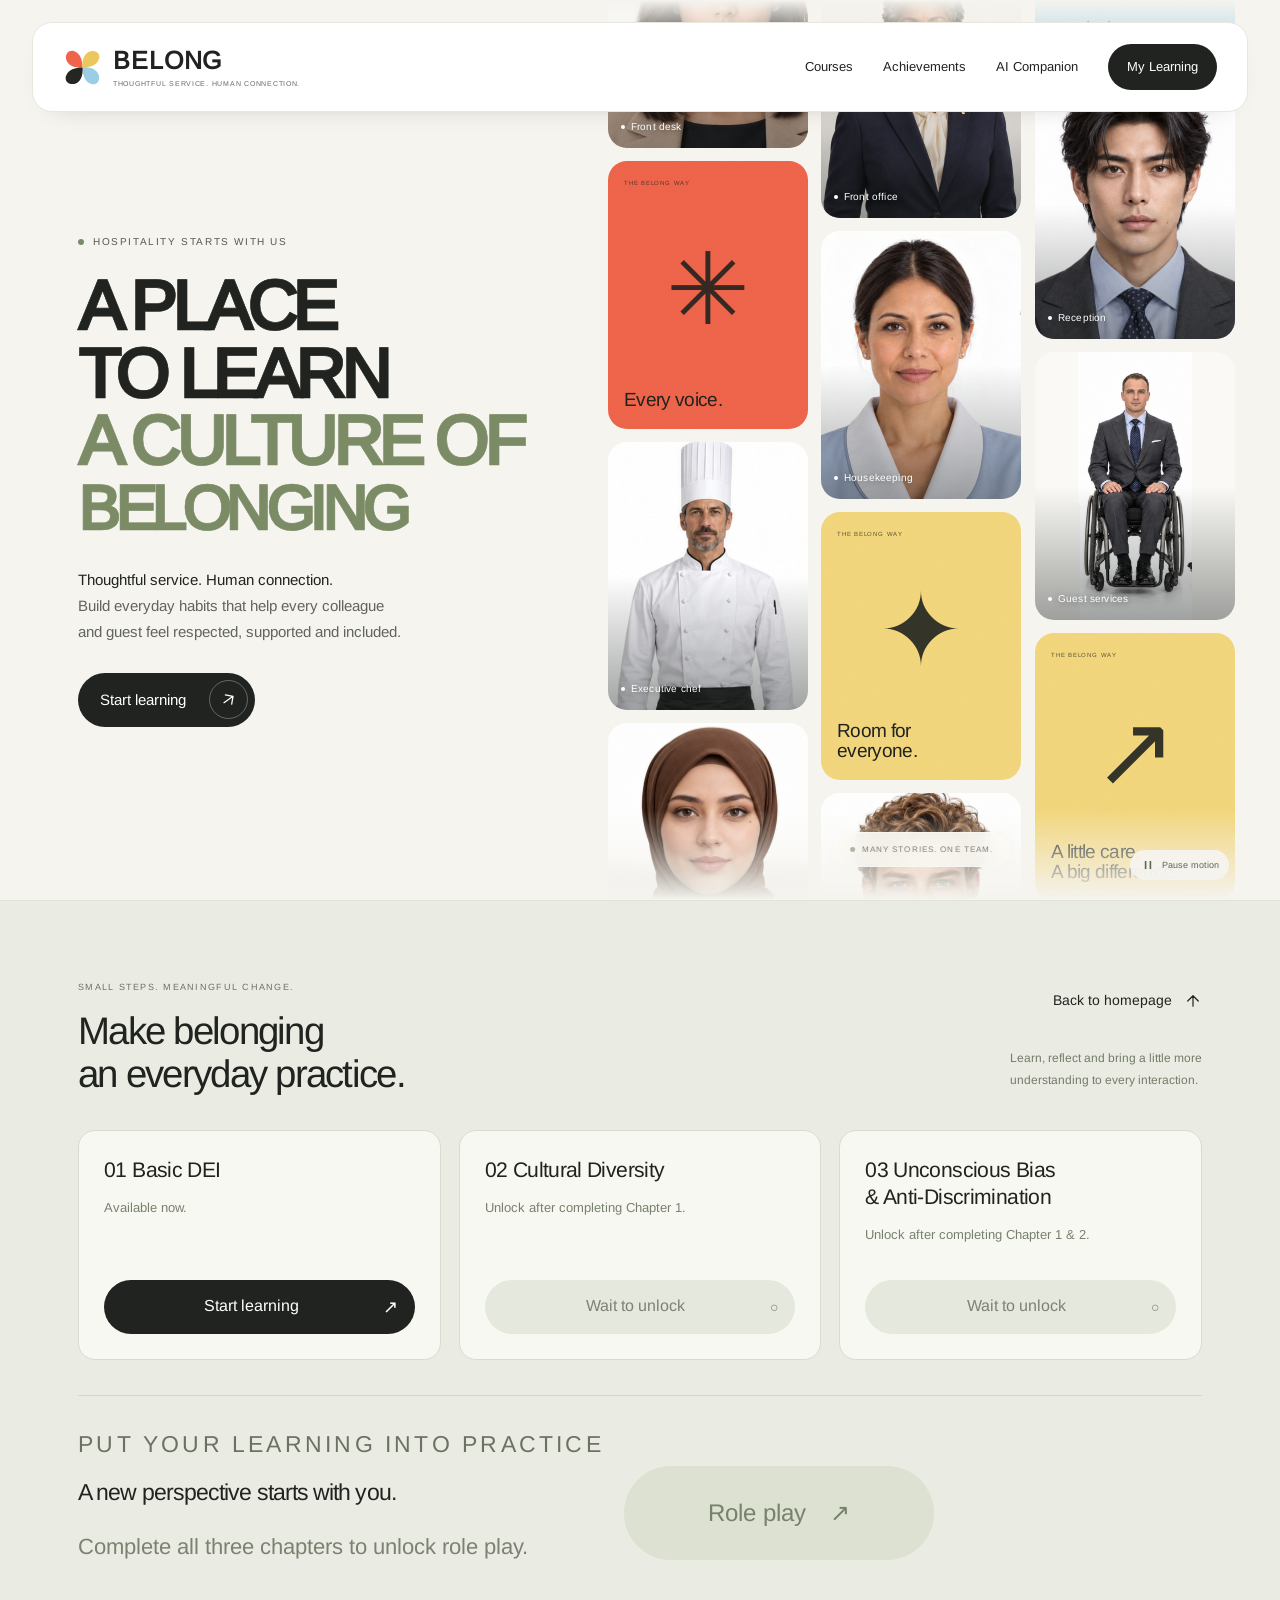
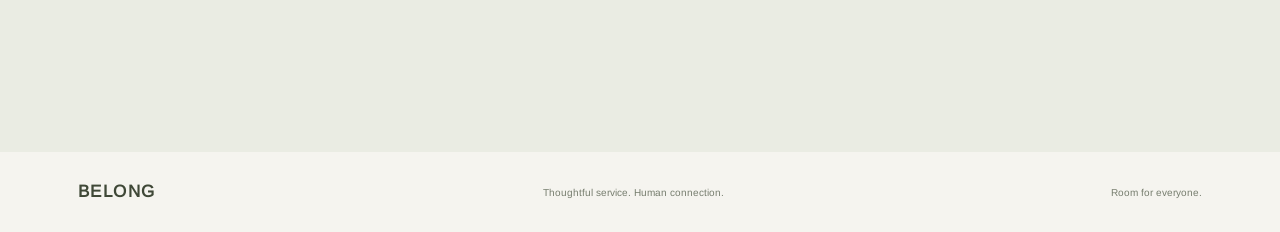
==== commit 99b54b3d: "Add files via upload" ====
--- a/index.html
+++ b/index.html
@@ -1,5 +1,5 @@
 <!doctype html>
-<html lang="en"><head><meta charset="utf-8"><meta name="viewport" content="width=device-width, initial-scale=1, viewport-fit=cover"><meta name="description" content="BELONG — Basic DEI learning. Thoughtful service. Human connection."><title>BELONG — Thoughtful service. Human connection.</title><link rel="stylesheet" href="styles.css"><link rel="stylesheet" href="learning.css?v=random-id-20261105"><link rel="stylesheet" href="chat-companion.css"><script src="config.js?v=reflections-20261104" defer></script><script src="learning-state.js?v=random-id-20261105" defer></script><script src="reflection-submissions.js?v=participant-code-20261105" defer></script><script src="app.js?v=random-id-20261105" defer></script><script src="ai-activity.js?v=20261105" defer></script><script src="chat-companion.js?v=activity-20261105" defer></script><link rel="stylesheet" href="belong-redesign.css"><script src="belong-redesign.js" defer></script><link rel="stylesheet" href="module-intros.css"></head><body><section class="n-13-2 node screen belong-home" data-node-id="13:2" id="screen-13:2" data-screen="13:2" data-title="D01 · Thoughtful service. Human connection.">
+<html lang="en"><head><meta charset="utf-8"><meta name="viewport" content="width=device-width, initial-scale=1, viewport-fit=cover"><meta name="description" content="BELONG — Basic DEI learning. Thoughtful service. Human connection."><title>BELONG — Thoughtful service. Human connection.</title><link rel="stylesheet" href="styles.css"><link rel="stylesheet" href="learning.css?v=random-id-20261105"><link rel="stylesheet" href="chat-companion.css"><script src="config.js?v=reflections-20261104" defer></script><script src="learning-state.js?v=random-id-20261105" defer></script><script src="reflection-submissions.js?v=participant-code-20261105" defer></script><script src="practice-data.js?v=20261112" defer></script><script src="module-practice.js?v=text-20261112" defer></script><script src="app.js?v=practice-text-20261112" defer></script><link rel="stylesheet" href="module-practice.css?v=20261112"><script src="ai-activity.js?v=20261105" defer></script><script src="chat-companion.js?v=activity-20261105" defer></script><link rel="stylesheet" href="belong-redesign.css"><script src="belong-redesign.js" defer></script><link rel="stylesheet" href="module-intros.css"></head><body><section class="n-13-2 node screen belong-home" data-node-id="13:2" id="screen-13:2" data-screen="13:2" data-title="D01 · Thoughtful service. Human connection.">
 <nav class="n-13-3 node navigation home-navigation design-navigation" data-node-id="13:3" aria-label="Main navigation"><p class="n-I13-3-6-12 node" data-node-id="I13:3;6:12"><span class="brand-lockup"><svg class="belong-mark" viewBox="0 0 40 40" fill="none" aria-hidden="true"><path d="M20 20C-2 22 0 0 11 3c7 2 9 10 9 17Z" fill="#ef654b"/><path d="M20 20C18-2 40 0 37 11c-2 7-10 9-17 9Z" fill="#ebc75e"/><path d="M20 20c22-2 20 20 9 17-7-2-9-10-9-17Z" fill="#9bcde6"/><path d="M20 20c2 22-20 20-17 9 2-7 10-9 17-9Z" fill="#242622"/></svg><span class="brand-name">BELONG<small>THOUGHTFUL SERVICE. HUMAN CONNECTION.</small></span></span></p>
 <p class="n-I13-3-6-13 node" data-node-id="I13:3;6:13">Courses</p>
 <a class="n-I13-3-6-14 node" data-node-id="I13:3;6:14" href="#14:31" data-target="14:31" data-reset-scroll="true">Achievements</a>
@@ -9,7 +9,7 @@
 <div class="home-hero">
 <div class="home-copy n-13-13">
 <p class="hero-eyebrow"><span></span> HOSPITALITY STARTS WITH US</p>
-<h1 class="home-headline"><span>A place</span><span>to learn.</span><span>A culture of</span><span class="headline-last">belonging<span class="headline-period">.</span></span></h1>
+<h1 class="home-headline"><span>A place</span><span>to learn</span><span>A culture of</span><span class="headline-last">belonging</span></h1>
 <p class="hero-description">Thoughtful service. Human connection.<br>Build everyday habits that help every colleague<br class="desktop-break"> and guest feel respected, supported and included.</p>
 <div class="hero-actions"><button class="hero-primary" type="button" data-scroll-courses>Start learning <span><svg viewBox="0 0 24 24" fill="none" aria-hidden="true"><path d="M5 12h14M12 5l7 7-7 7" stroke="currentColor" stroke-width="1.6" stroke-linecap="round" stroke-linejoin="round"/></svg></span></button></div>
 
@@ -19,13 +19,13 @@
 
 </div>
 <section class="home-curriculum" id="courses" aria-labelledby="curriculum-title"><div class="curriculum-heading"><div><p class="section-eyebrow">SMALL STEPS. MEANINGFUL CHANGE.</p><h2 id="curriculum-title">Make belonging<br>an everyday practice.</h2></div><div class="curriculum-summary"><button class="curriculum-back" type="button" data-scroll-home>Back to homepage <svg viewBox="0 0 24 24" fill="none" aria-hidden="true"><path d="M12 19V5M5 12l7-7 7 7" stroke="currentColor" stroke-width="1.6" stroke-linecap="round" stroke-linejoin="round"/></svg></button><p>Learn, reflect and bring a little more<br>understanding to every interaction.</p></div></div><div class="n-13-19 node courses" data-node-id="13:19"><article class="n-13-20 node course-card" data-node-id="13:20"><h2 class="n-13-21 node" data-node-id="13:21">01  Basic DEI</h2>
-<p class="n-13-22 node" data-node-id="13:22">Available now</p>
+<p class="n-13-22 node" data-node-id="13:22">Available now.</p>
 <button class="n-13-23 node action" data-node-id="13:23" type="button" data-target="13:35" data-reset-scroll="true"><p class="n-I13-23-6-5 node" data-node-id="I13:23;6:5">Start learning</p></button></article>
 <article class="n-13-25 node course-card" data-node-id="13:25"><h2 class="n-13-26 node" data-node-id="13:26">02  Cultural Diversity</h2>
-<p class="n-13-27 node" data-node-id="13:27">Unlock after completing Chapter 1</p>
+<p class="n-13-27 node" data-node-id="13:27">Unlock after completing Chapter 1.</p>
 <button class="n-13-28 node action" data-node-id="13:28" type="button" data-target="chapter-2" disabled aria-disabled="true" data-reset-scroll="true"><p class="n-I13-28-6-5 node" data-node-id="I13:28;6:5">Wait to unlock</p></button></article>
 <article class="n-13-30 node course-card" data-node-id="13:30"><h2 class="n-13-31 node" data-node-id="13:31">03  Unconscious Bias &amp; Anti-Discrimination</h2>
-<p class="n-13-32 node" data-node-id="13:32">Unlock after completing Chapter 1 &amp; 2</p>
+<p class="n-13-32 node" data-node-id="13:32">Unlock after completing Chapter 1 &amp; 2.</p>
 <button class="n-13-33 node action" data-node-id="13:33" type="button" data-target="chapter-3" disabled aria-disabled="true" data-reset-scroll="true"><p class="n-I13-33-6-5 node" data-node-id="I13:33;6:5">Wait to unlock</p></button></article></div><div class="roleplay-strip"><div class="roleplay-copy"><span class="section-eyebrow">PUT YOUR LEARNING INTO PRACTICE</span><div class="roleplay-heading"><h3>A new perspective starts with you.</h3><button class="home-role-gateway" type="button" data-target="16:509" disabled aria-disabled="true" aria-label="Role play is available after all three chapters"><span class="role-default">Role play <span aria-hidden="true">↗</span></span><span class="role-gateway-label" hidden>Start role play ↗</span></button></div><p>Complete all three chapters to unlock role play.</p></div></div></section>
 </main><footer class="home-footer"><span>BELONG</span><p>Thoughtful service. Human connection.</p><span>Room for everyone.</span></footer>
 </section>
@@ -33,7 +33,7 @@
 <nav class="navigation module-navigation design-navigation" aria-label="Main navigation"><a class="module-brand" href="#13:2" data-nav="13:2" data-target="13:2" aria-label="BELONG home"><span class="brand-lockup"><svg class="belong-mark" viewBox="0 0 40 40" fill="none" aria-hidden="true"><path d="M20 20C-2 22 0 0 11 3c7 2 9 10 9 17Z" fill="#ef654b"/><path d="M20 20C18-2 40 0 37 11c-2 7-10 9-17 9Z" fill="#ebc75e"/><path d="M20 20c22-2 20 20 9 17-7-2-9-10-9-17Z" fill="#9bcde6"/><path d="M20 20c2 22-20 20-17 9 2-7 10-9 17-9Z" fill="#242622"/></svg><span class="brand-name">BELONG<small>THOUGHTFUL SERVICE. HUMAN CONNECTION.</small></span></span></a><a href="#13:2" data-target="13:2" aria-current="page">Courses</a><a href="#14:31" data-target="14:31">Achievements</a><a href="#14:45" data-target="14:45">AI Companion</a><a href="#14:59" data-target="14:59">My Learning</a><button class="home-menu-toggle" type="button" aria-label="Open navigation" aria-expanded="false"><span></span><span></span></button></nav>
 <main class="module-main"><div class="module-layout"><div class="module-copy">
 <p class="module-eyebrow"><span aria-hidden="true"></span>Courses / Module 01</p>
-<h1 class="module-title"><span>Basic</span><span>DEI<span class="module-period">.</span></span></h1>
+<h1 class="module-title"><span>Basic</span><span>DEI</span></h1>
 <h2 class="module-tagline">Small actions. A more inclusive team.</h2>
 <p class="module-description">Understand diversity, equity and inclusion — and what they mean in everyday hospitality.</p>
 <ul class="module-outcomes" aria-label="What you will learn"><li><svg viewBox="0 0 32 32" fill="none" stroke="currentColor" stroke-width="1.4" stroke-linecap="round" stroke-linejoin="round" aria-hidden="true"><circle cx="8" cy="8" r="4"/><circle cx="22" cy="8" r="4"/><path d="M1 28v-6c0-7 14-7 14 0v6M17 28v-6c0-6 14-6 14 0v6"/></svg><span>Recognise what makes each of us different</span></li><li><svg viewBox="0 0 32 32" fill="none" stroke="currentColor" stroke-width="1.4" stroke-linecap="round" stroke-linejoin="round" aria-hidden="true"><path d="M16 2v28M9 30h14M3 9h26M6 9l-5 12h10L6 9ZM26 9l-5 12h10L26 9Z"/></svg><span>Understand fairness and equal opportunity</span></li><li><svg viewBox="0 0 32 32" fill="none" stroke="currentColor" stroke-width="1.4" stroke-linecap="round" stroke-linejoin="round" aria-hidden="true"><path d="m16 29-12-12C-4 7 9-1 16 8 23-1 36 7 28 17Z"/></svg><span>Make inclusion an everyday habit</span></li></ul>
@@ -118,7 +118,7 @@
 <a class="n-I14-112-6-16 node" data-node-id="I14:112;6:16" href="#14:144" data-target="14:144" data-reset-scroll="true">My Learning</a></nav>
 <main class="n-14-118 node content" data-node-id="14:118"><p class="n-14-119 node" data-node-id="14:119">B E L O N G   /   BASIC DEI</p>
 <h1 class="n-14-120 node" data-node-id="14:120">Ready to put it into practice?</h1>
-<h2 class="n-14-121 node" data-node-id="14:121">Video completed. You can now move to Chapter 2.</h2>
+<h2 class="n-14-121 node" data-node-id="14:121">Video completed. You can now move to practice part.</h2>
 <div class="n-14-122 node" data-node-id="14:122"><h2 class="n-14-123 node" data-node-id="14:123">BASIC DEI
 Diversity · Equity · Inclusion</h2>
 </div>
@@ -163,14 +163,14 @@
 <a class="n-I16-510-6-16 node" data-node-id="I16:510;6:16" href="#14:144" data-target="14:144" data-reset-scroll="true">My Learning</a></nav>
 <main class="n-16-516 node content" data-node-id="16:516"><p class="n-16-517 node" data-node-id="16:517">B E L O N G   /   ROLE PLAY</p>
 <h1 class="n-16-518 node" data-node-id="16:518">Role play</h1>
-<h2 class="n-16-519 node" data-node-id="16:519">Watch a video and then write down your thoughts</h2>
+<h2 class="n-16-519 node" data-node-id="16:519">Watch a video and then write down your thoughts.</h2>
 <button class="n-16-521 node action" data-node-id="16:521" type="button" data-target="role-video" data-reset-scroll="true"><p class="n-I16-521-6-3 node" data-node-id="I16:521;6:3">Start practice</p></button>
 </main></section>
 <section class="screen module-screen module-culture" id="screen-chapter-2" data-screen="chapter-2" data-chapter="1" data-view="intro" data-title="Module 02 · Cultural Diversity" hidden>
 <nav class="navigation module-navigation design-navigation" aria-label="Main navigation"><a class="module-brand" href="#13:2" data-nav="13:2" data-target="13:2" aria-label="BELONG home"><span class="brand-lockup"><svg class="belong-mark" viewBox="0 0 40 40" fill="none" aria-hidden="true"><path d="M20 20C-2 22 0 0 11 3c7 2 9 10 9 17Z" fill="#ef654b"/><path d="M20 20C18-2 40 0 37 11c-2 7-10 9-17 9Z" fill="#ebc75e"/><path d="M20 20c22-2 20 20 9 17-7-2-9-10-9-17Z" fill="#9bcde6"/><path d="M20 20c2 22-20 20-17 9 2-7 10-9 17-9Z" fill="#242622"/></svg><span class="brand-name">BELONG<small>THOUGHTFUL SERVICE. HUMAN CONNECTION.</small></span></span></a><a href="#13:2" data-target="13:2" aria-current="page">Courses</a><a href="#14:31" data-target="14:31">Achievements</a><a href="#14:45" data-target="14:45">AI Companion</a><a href="#14:59" data-target="14:59">My Learning</a><button class="home-menu-toggle" type="button" aria-label="Open navigation" aria-expanded="false"><span></span><span></span></button></nav>
 <main class="module-main"><div class="module-layout"><div class="module-copy">
 <p class="module-eyebrow"><span aria-hidden="true"></span>Courses / Module 02</p>
-<h1 class="module-title"><span>Cultural</span><span>Diversity<span class="module-period">.</span></span></h1>
+<h1 class="module-title"><span>Cultural</span><span>Diversity</span></h1>
 <h2 class="module-tagline">Different people. Shared purpose.</h2>
 <p class="module-description">Explore how cultural backgrounds, values and experiences shape the way we work together.</p>
 <ul class="module-outcomes" aria-label="What you will learn"><li><svg viewBox="0 0 32 32" fill="none" stroke="currentColor" stroke-width="1.4" stroke-linecap="round" stroke-linejoin="round" aria-hidden="true"><circle cx="16" cy="16" r="14"/><ellipse cx="16" cy="16" rx="6" ry="14"/><path d="M3 11h26M3 21h26"/></svg><span>Value different cultures and perspectives</span></li><li><svg viewBox="0 0 32 32" fill="none" stroke="currentColor" stroke-width="1.4" stroke-linecap="round" stroke-linejoin="round" aria-hidden="true"><path d="M3 3h26v20H15l-8 7v-7H3Z"/><path d="M8 10h16M8 16h11"/></svg><span>Communicate with curiosity and respect</span></li><li><svg viewBox="0 0 32 32" fill="none" stroke="currentColor" stroke-width="1.4" stroke-linecap="round" stroke-linejoin="round" aria-hidden="true"><path d="m16 29-12-12C-4 7 9-1 16 8 23-1 36 7 28 17Z"/></svg><span>Build a welcoming team for every guest</span></li></ul>
@@ -217,7 +217,7 @@
 <a class="n-I14-112-6-16 node" data-node-id="I14:112;6:16" href="#14:144" data-target="14:144" data-reset-scroll="true">My Learning</a></nav>
 <main class="n-14-118 node content" data-node-id="14:118"><p class="n-14-119 node" data-node-id="14:119">B E L O N G   /   CULTURAL DIVERSITY</p>
 <h1 class="n-14-120 node" data-node-id="14:120">Ready to put it into practice?</h1>
-<h2 class="n-14-121 node" data-node-id="14:121">Video completed. You can now move to Chapter 3.</h2>
+<h2 class="n-14-121 node" data-node-id="14:121">Video completed. You can now move to practice part.</h2>
 <div class="n-14-122 node" data-node-id="14:122"><h2 class="n-14-123 node" data-node-id="14:123">CULTURAL DIVERSITY
 Diversity · Equity · Inclusion</h2>
 </div>
@@ -238,7 +238,7 @@
 <nav class="navigation module-navigation design-navigation" aria-label="Main navigation"><a class="module-brand" href="#13:2" data-nav="13:2" data-target="13:2" aria-label="BELONG home"><span class="brand-lockup"><svg class="belong-mark" viewBox="0 0 40 40" fill="none" aria-hidden="true"><path d="M20 20C-2 22 0 0 11 3c7 2 9 10 9 17Z" fill="#ef654b"/><path d="M20 20C18-2 40 0 37 11c-2 7-10 9-17 9Z" fill="#ebc75e"/><path d="M20 20c22-2 20 20 9 17-7-2-9-10-9-17Z" fill="#9bcde6"/><path d="M20 20c2 22-20 20-17 9 2-7 10-9 17-9Z" fill="#242622"/></svg><span class="brand-name">BELONG<small>THOUGHTFUL SERVICE. HUMAN CONNECTION.</small></span></span></a><a href="#13:2" data-target="13:2" aria-current="page">Courses</a><a href="#14:31" data-target="14:31">Achievements</a><a href="#14:45" data-target="14:45">AI Companion</a><a href="#14:59" data-target="14:59">My Learning</a><button class="home-menu-toggle" type="button" aria-label="Open navigation" aria-expanded="false"><span></span><span></span></button></nav>
 <main class="module-main"><div class="module-layout"><div class="module-copy">
 <p class="module-eyebrow"><span aria-hidden="true"></span>Courses / Module 03</p>
-<h1 class="module-title"><span>Unconscious</span><span>Bias &amp;</span><span class="module-title-detail">Anti-Discrimination<span class="module-period">.</span></span></h1>
+<h1 class="module-title"><span>Unconscious</span><span>Bias &amp;</span><span class="module-title-detail">Anti-Discrimination</span></h1>
 <h2 class="module-tagline">Notice assumptions. Choose fairness.</h2>
 <p class="module-description">Recognise unconscious bias and discrimination, and respond with respect, confidence and care.</p>
 <ul class="module-outcomes" aria-label="What you will learn"><li><svg viewBox="0 0 32 32" fill="none" stroke="currentColor" stroke-width="1.4" stroke-linecap="round" stroke-linejoin="round" aria-hidden="true"><path d="M1 17S7 7 16 7s15 10 15 10-6 10-15 10S1 17 1 17Z"/><circle cx="16" cy="17" r="5"/><path d="M16 0v3M6 2l2 3M26 2l-2 3"/></svg><span>Recognise assumptions and unconscious bias</span></li><li><svg viewBox="0 0 32 32" fill="none" stroke="currentColor" stroke-width="1.4" stroke-linecap="round" stroke-linejoin="round" aria-hidden="true"><circle cx="8" cy="8" r="4"/><circle cx="22" cy="8" r="4"/><path d="M1 28v-6c0-7 14-7 14 0v6M17 28v-6c0-6 14-6 14 0v6"/></svg><span>Notice unfair treatment in everyday situations</span></li><li><svg viewBox="0 0 32 32" fill="none" stroke="currentColor" stroke-width="1.4" stroke-linecap="round" stroke-linejoin="round" aria-hidden="true"><path d="m16 1 13 5v11c0 7-13 14-13 14S3 24 3 17V6Z"/><path d="m10 15 4 4 9-10"/></svg><span>Choose a fair and thoughtful response</span></li></ul>
--- a/module-practice.css
+++ b/module-practice.css
@@ -0,0 +1,34 @@
+.practice-screen { background: #fffdf8 !important; color: #302821; }
+.practice-screen[hidden] { display: none !important; }
+.practice-screen .practice-content {
+  display: block;
+  max-width: 1440px;
+  width: 100%;
+  margin: 0 auto;
+  padding: 64px;
+  box-sizing: border-box;
+}
+.practice-eyebrow { font: 400 14px/20px Arimo, Arial, sans-serif; color: #72665a; margin: 0 0 24px; }
+.practice-content h1 { font: 400 46px/56px Lora, serif; margin: 0 0 24px; }
+.practice-progress { width: 100%; max-width: 1000px; height: 8px; background: #e2d8c9; margin: 0 0 32px; }
+.practice-progress span { display: block; height: 100%; background: #624932; width: 0; }
+.practice-form { width: 100%; max-width: 1000px; }
+.practice-question { border: 0; padding: 0; margin: 0 0 48px; min-width: 0; }
+.practice-question legend { display: block; width: 100%; padding: 24px; margin-bottom: 24px; box-sizing: border-box; background: #f5efe4; white-space: pre-wrap; font: 400 24px/32px Lora, serif; }
+.practice-option { display: flex; align-items: flex-start; gap: 16px; border: 1px solid #8a7966; border-radius: 4px; background: #fffdf8; padding: 24px; margin-bottom: 24px; font: 400 16px/25px Arimo, Arial, sans-serif; cursor: pointer; }
+.practice-option:has(input:checked) { background: #e2d8c9; border-color: #624932; box-shadow: inset 0 0 0 1px #624932; }
+.practice-option input { position: absolute; opacity: 0; width: 1px; height: 1px; }
+.practice-option:has(input:focus-visible) { outline: 3px solid #2876a1; outline-offset: 3px; }
+.practice-letter { flex: 0 0 20px; }
+.practice-option-text { min-width: 0; overflow-wrap: anywhere; }
+.practice-actions { display: flex; gap: 24px; align-items: flex-start; flex-wrap: wrap; }
+.practice-button { display: flex; align-items: center; justify-content: center; width: 240px; max-width: 100%; min-height: 52px; padding: 16px; border: 0; border-radius: 2px; background: #624932; color: #fffdf8; font: 400 14px/20px Arimo, Arial, sans-serif; cursor: pointer; }
+.practice-button:disabled { background: #d9d1c6; color: #80756b; cursor: not-allowed; }
+.practice-success, .practice-status { font: 400 16px/25px Arimo, Arial, sans-serif; margin: 16px 0 0; }
+.practice-success[hidden] { display: none; }
+@media (max-width: 760px) {
+  .practice-screen .practice-content { padding: 32px 24px; }
+  .practice-content h1 { font-size: 36px; line-height: 44px; }
+  .practice-question legend { padding: 20px; font-size: 20px; line-height: 28px; }
+  .practice-option { padding: 20px; gap: 12px; }
+}
--- a/belong-redesign.css
+++ b/belong-redesign.css
@@ -22,7 +22,11 @@
 .hero-eyebrow>span{display:block;width:6px;height:6px;border-radius:50%;background:#7b8b65}
 .home-copy.n-13-13>.home-headline{width:auto!important;min-height:0!important;margin:0;font-family:"Arial Black",Arimo,Arial,sans-serif!important;font-weight:900!important;font-size:clamp(58px,5.4vw,85px)!important;line-height:.97!important;letter-spacing:-.065em;text-transform:uppercase;color:var(--belong-ink);overflow-wrap:normal;-webkit-text-stroke:.65px var(--belong-ink)}
 .home-headline>span{display:block;white-space:nowrap}
-.home-headline>.headline-last{font-size:.9em;line-height:1.08}
+.home-headline>.headline-last{font-size:.9em;line-height:1.08}
+.home-headline > span:nth-child(n+3) {
+  color: #7b8b65;
+  -webkit-text-stroke-color: #7b8b65;
+}
 .headline-period{color:var(--belong-coral);-webkit-text-stroke-color:var(--belong-coral)}
 .hero-description{font:400 15px/1.75 Arimo,Arial,sans-serif;color:#61655c;margin:25px 0 27px;max-width:410px}
 .hero-description::first-line{color:var(--belong-ink)}
